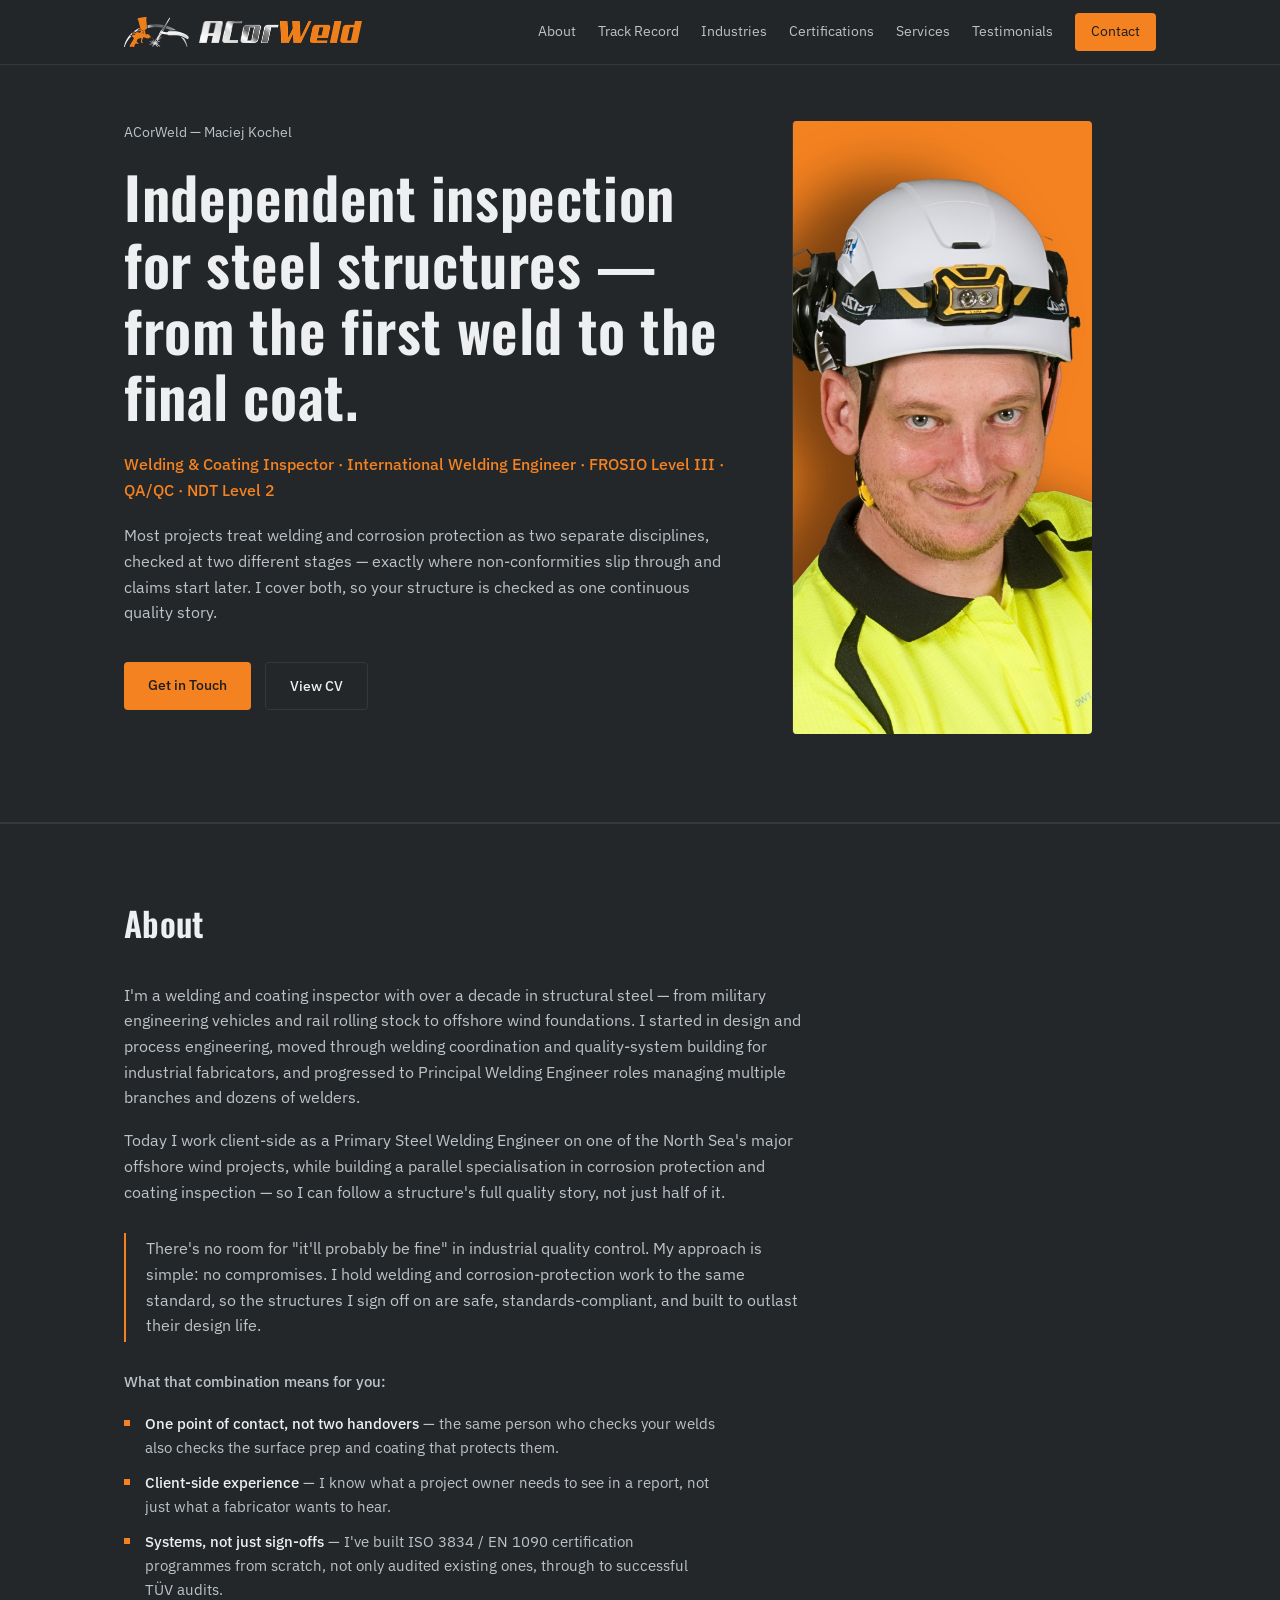
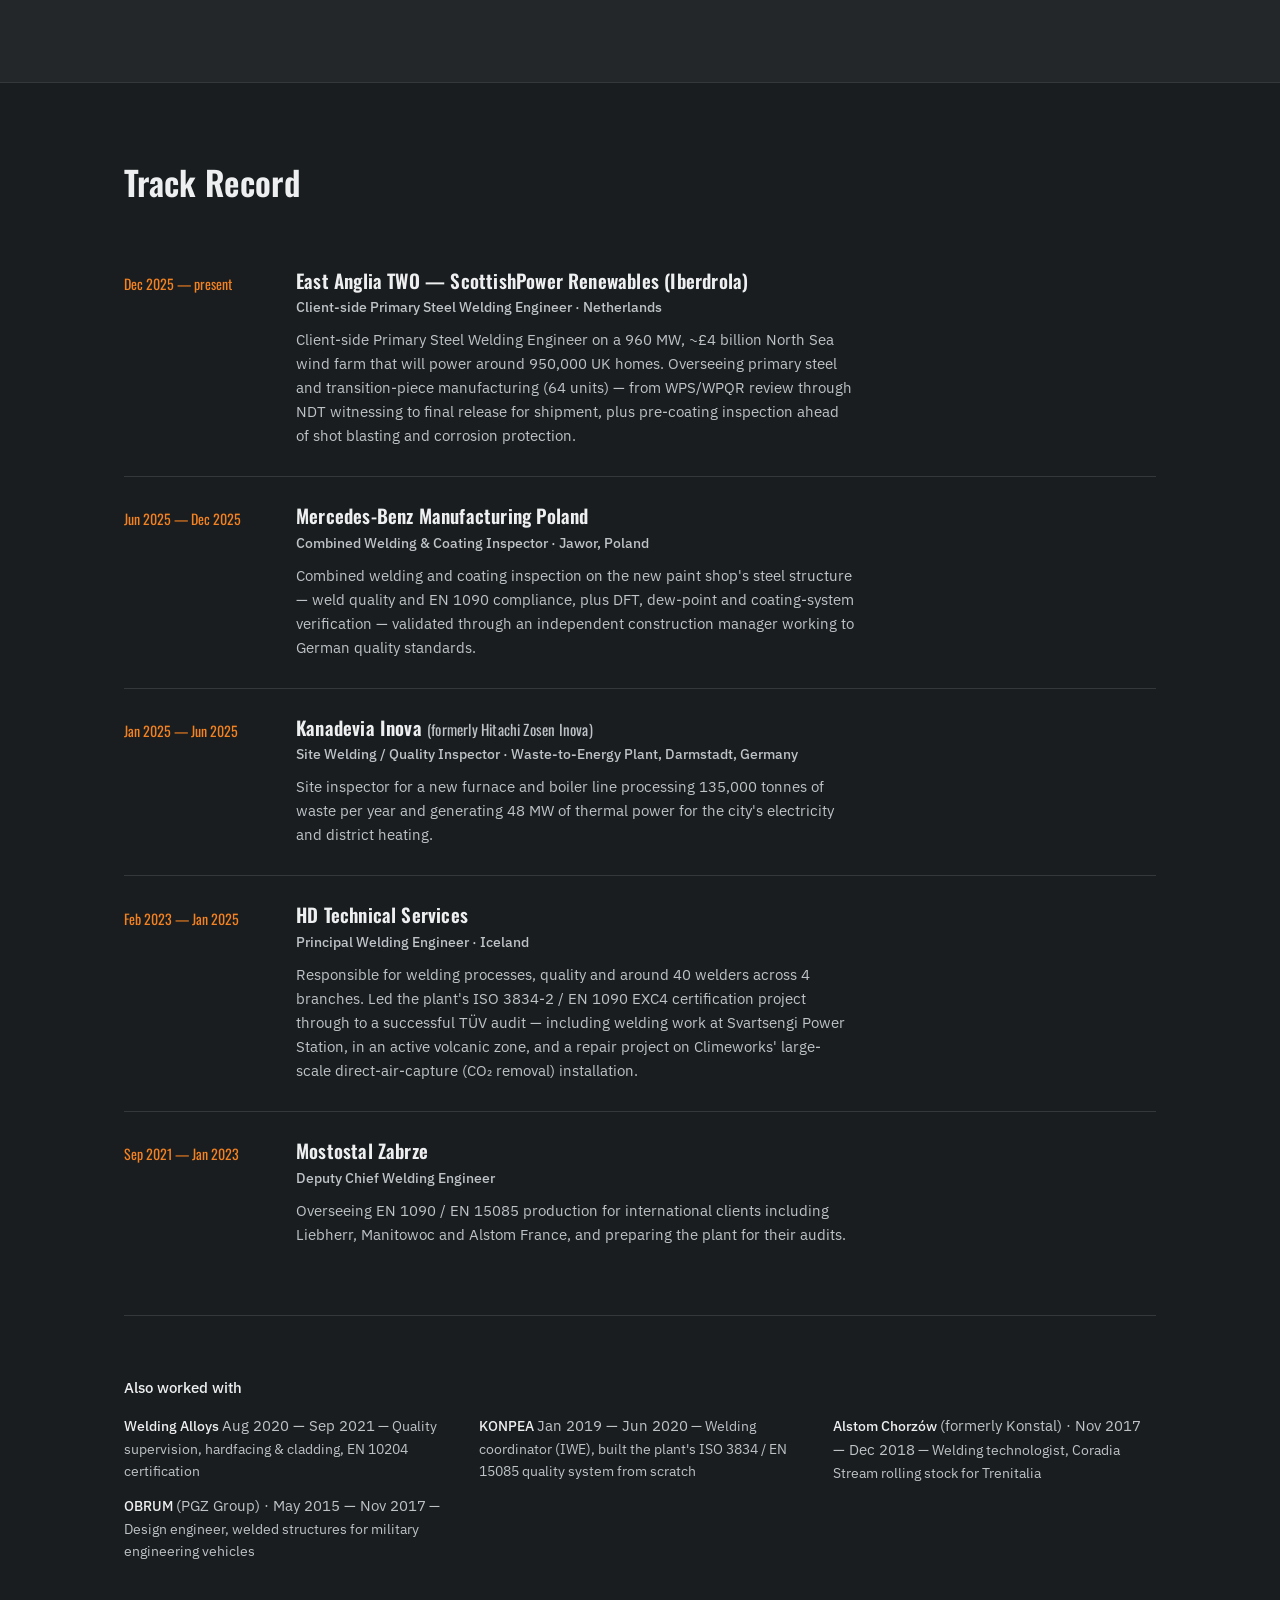
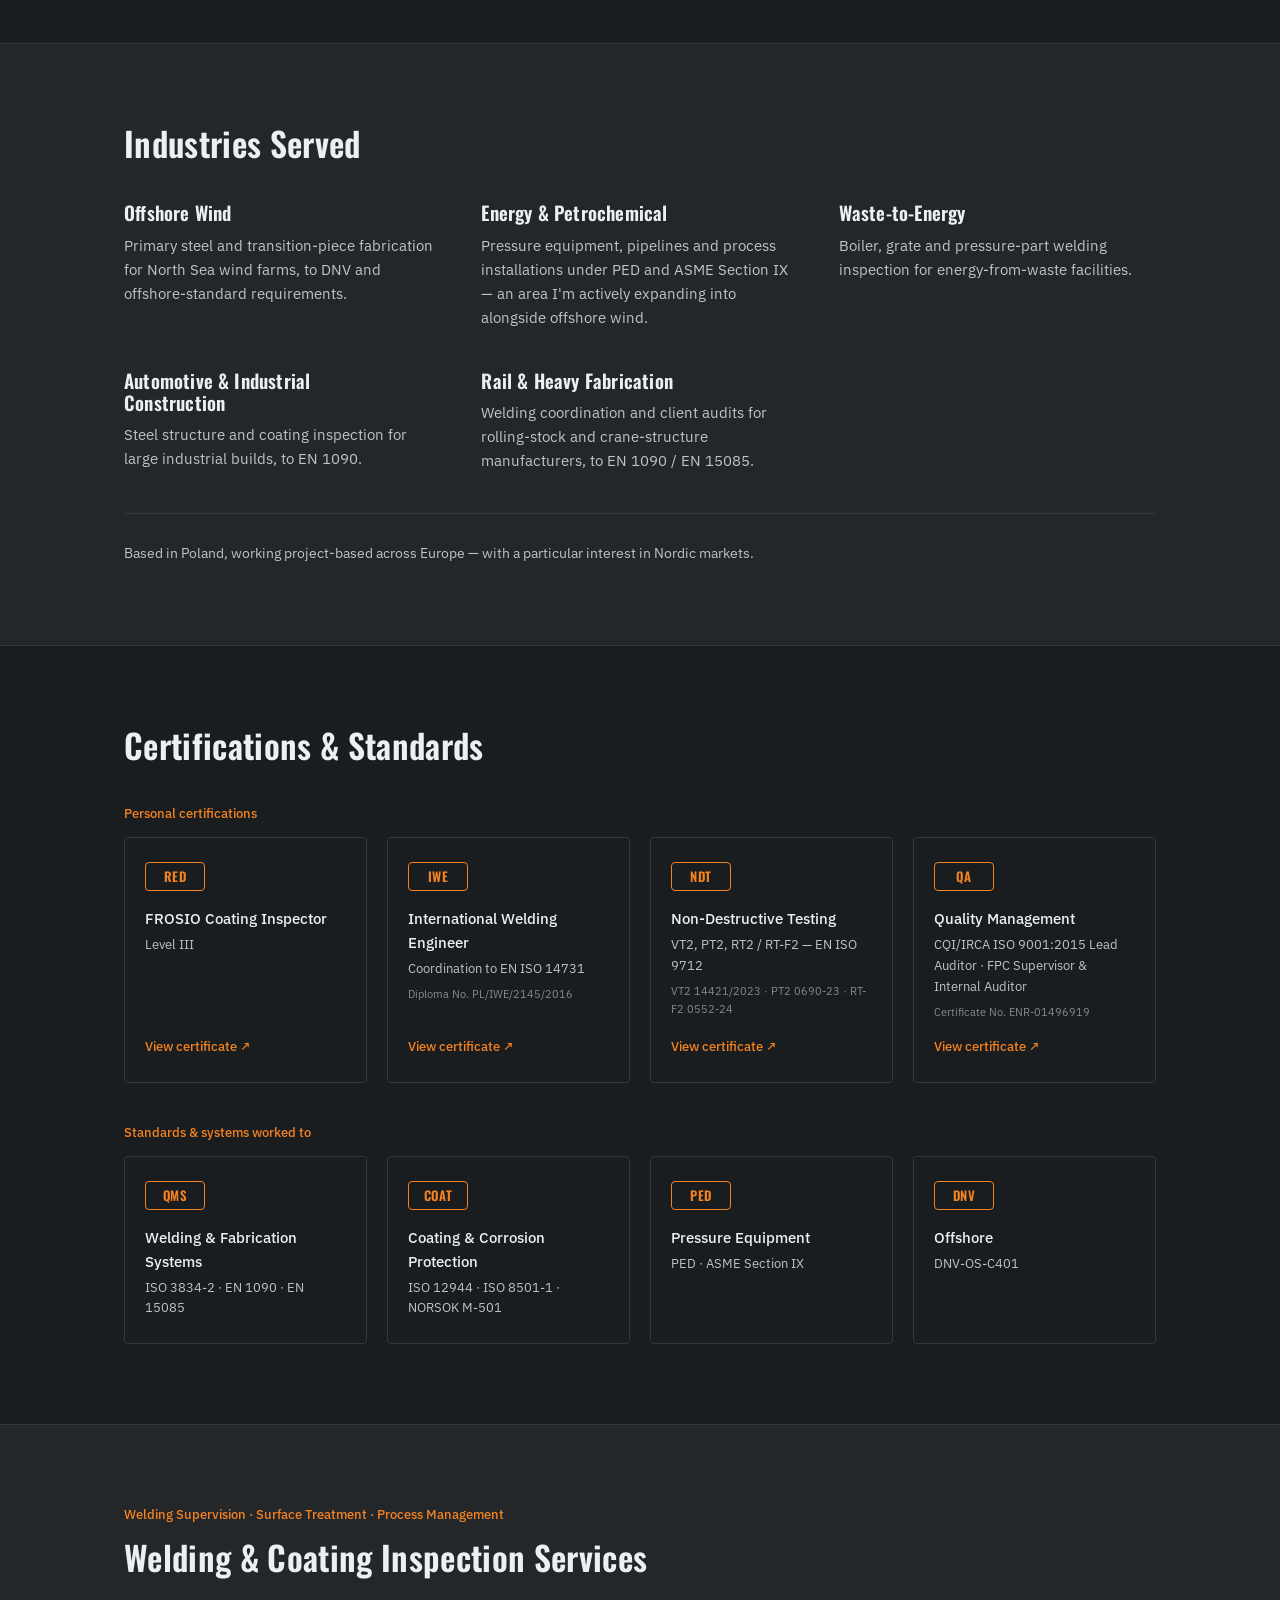
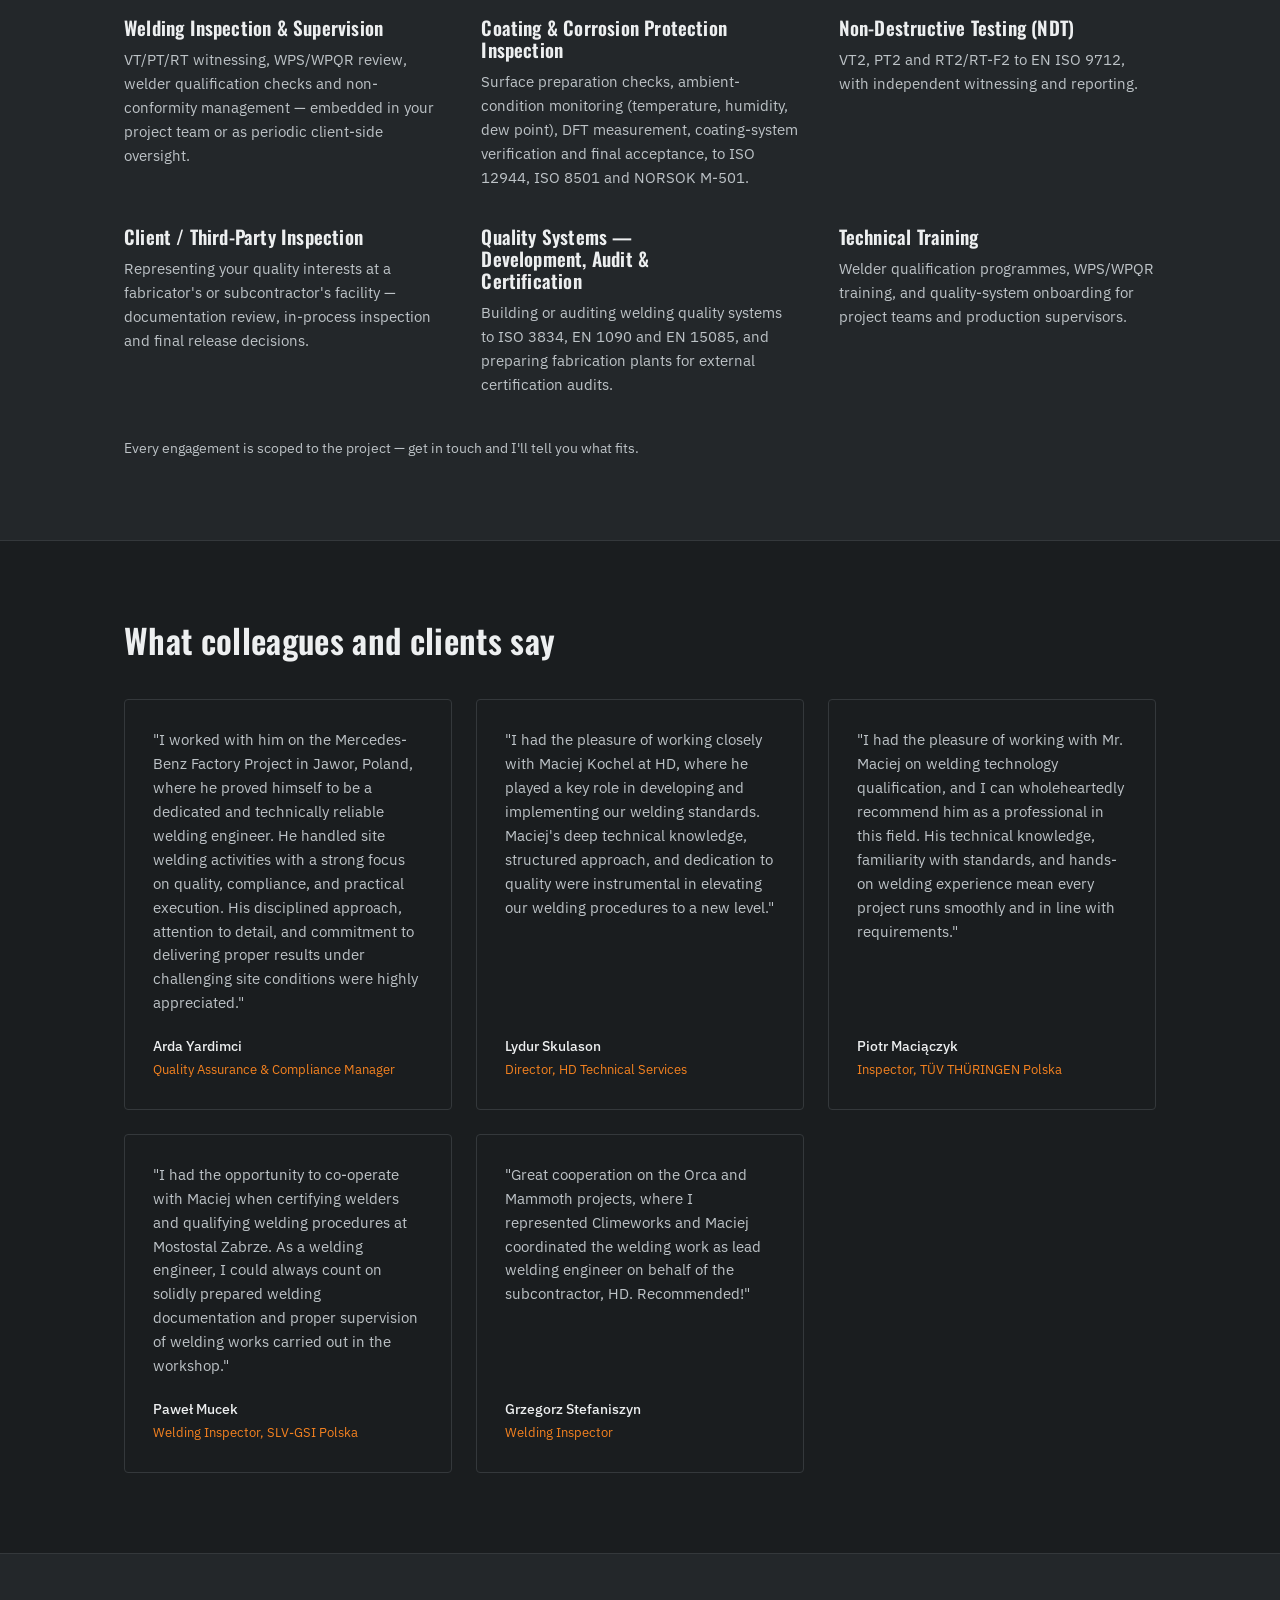
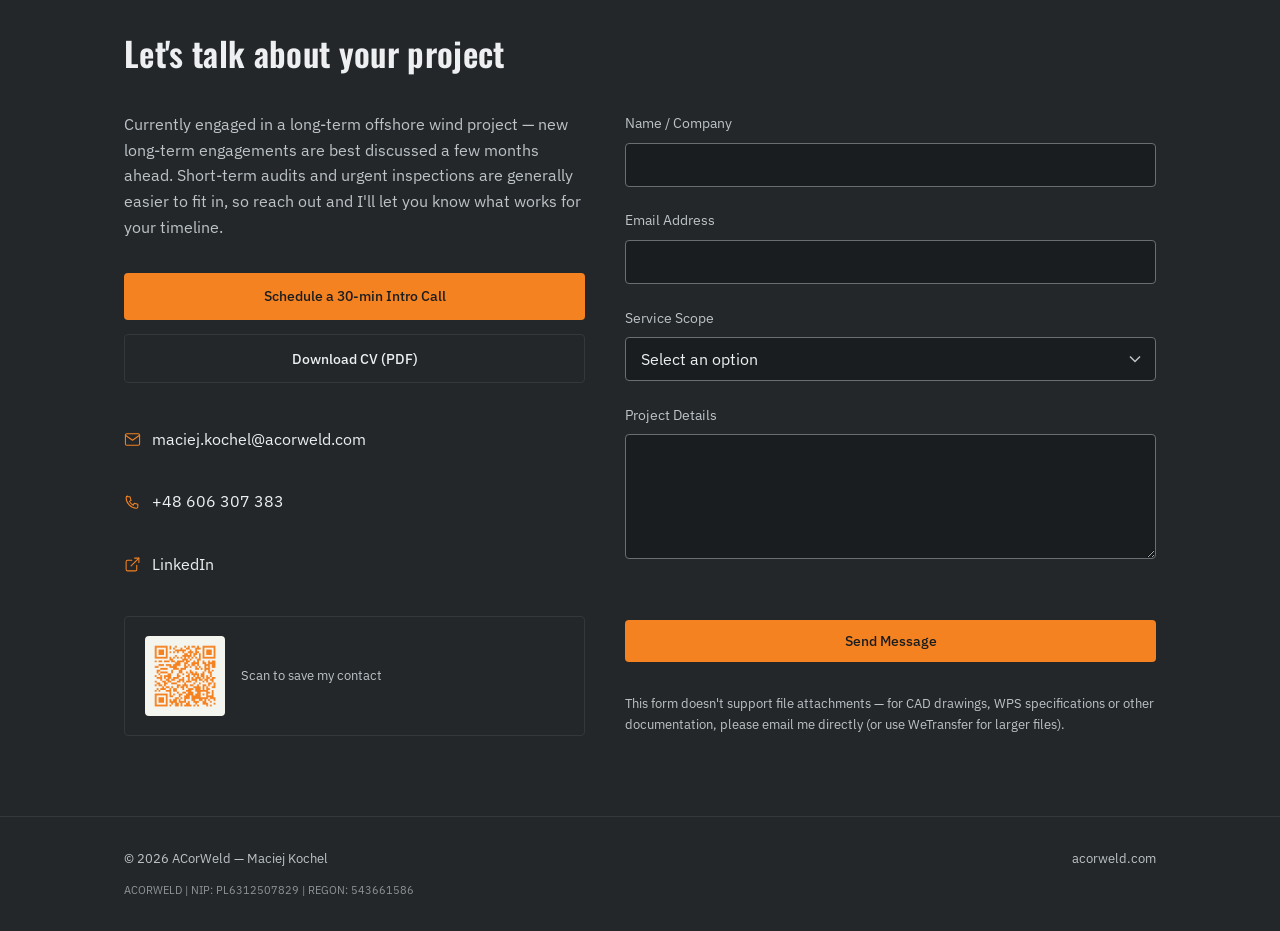
==== index.html @ bf42cb2c "Add files via upload" ====
<!DOCTYPE html>
<html lang="en">
<head>
<meta charset="UTF-8">
<meta name="viewport" content="width=device-width, initial-scale=1.0">
<title>Maciej Kochel | ACorWeld — Welding & Coating Inspector, IWE, FROSIO III</title>
<meta name="description" content="Client-side welding and coating inspector combining IWE and FROSIO Level III qualifications. Third-party inspection, NDT and quality systems for offshore wind, energy and heavy industry projects across Europe.">
<link rel="canonical" href="https://acorweld.com/">

<meta property="og:type" content="website">
<meta property="og:url" content="https://acorweld.com/">
<meta property="og:title" content="Maciej Kochel | ACorWeld — Welding & Coating Inspector">
<meta property="og:description" content="Client-side welding and coating inspector combining IWE and FROSIO Level III qualifications. Third-party inspection, NDT and quality systems for offshore wind, energy and heavy industry projects across Europe.">
<meta property="og:image" content="https://acorweld.com/assets/hero-photo.jpg">
<meta property="og:locale" content="en_US">

<meta name="twitter:card" content="summary_large_image">
<meta name="twitter:title" content="Maciej Kochel | ACorWeld — Welding & Coating Inspector">
<meta name="twitter:description" content="Client-side welding and coating inspector combining IWE and FROSIO Level III qualifications. Third-party inspection for offshore wind, energy and heavy industry.">
<meta name="twitter:image" content="https://acorweld.com/assets/hero-photo.jpg">

<link rel="preconnect" href="https://fonts.googleapis.com">
<link rel="preconnect" href="https://fonts.gstatic.com" crossorigin>
<link href="https://fonts.googleapis.com/css2?family=Oswald:wght@400;600&family=IBM+Plex+Sans:wght@400;500&display=swap" rel="stylesheet">
<link rel="stylesheet" href="style.css">
<link rel="icon" type="image/png" href="assets/favicon.png">

<script type="application/ld+json">
{
  "@context": "https://schema.org",
  "@type": "Person",
  "name": "Maciej Kochel",
  "jobTitle": "Welding & Coating Inspector",
  "url": "https://acorweld.com/",
  "image": "https://acorweld.com/assets/hero-photo.jpg",
  "email": "mailto:maciej.kochel@acorweld.com",
  "telephone": "+48606307383",
  "worksFor": { "@type": "Organization", "name": "ACorWeld", "url": "https://acorweld.com/" },
  "knowsAbout": ["Welding Inspection", "Coating Inspection", "Corrosion Protection", "Quality Assurance", "Non-Destructive Testing", "Third-Party Inspection"],
  "hasCredential": ["FROSIO Coating Inspector Level III", "International Welding Engineer (IWE)", "NDT Level 2"],
  "areaServed": ["Europe", "Nordic countries", "Poland"],
  "sameAs": ["https://www.linkedin.com/in/maciej-kochel/"]
}
</script>

<script data-goatcounter="https://acorweld.goatcounter.com/count" async src="//gc.zgo.at/count.js"></script>
</head>
<body>

<header class="nav" id="nav">
  <div class="nav-inner">
    <a href="#hero" class="nav-logo"><img src="assets/logo-mark.png" alt="" class="nav-logo-icon"><img src="assets/wordmark.png" alt="ACorWeld" class="nav-logo-wordmark"></a>
    <nav class="nav-links" id="nav-links">
      <a href="#about">About</a>
      <a href="#track-record">Track Record</a>
      <a href="#industries">Industries</a>
      <a href="#certifications">Certifications</a>
      <a href="#services">Services</a>
      <a href="#testimonials">Testimonials</a>
      <a href="#contact" class="nav-cta">Contact</a>
    </nav>
    <button class="nav-toggle" id="nav-toggle" aria-label="Open menu" aria-expanded="false" aria-controls="nav-links">
      <span></span><span></span><span></span>
    </button>
  </div>
</header>

<main>

  <section id="hero" class="hero">
    <div class="container hero-flex">
      <div class="hero-inner">
        <p class="eyebrow-plain">ACorWeld — Maciej Kochel</p>
        <h1>Independent inspection for steel structures — from the first weld to the final coat.</h1>
        <p class="hero-role">Welding &amp; Coating Inspector · International Welding Engineer · FROSIO Level III · QA/QC · NDT Level 2</p>
        <p class="hero-sub">Most projects treat welding and corrosion protection as two separate disciplines, checked at two different stages — exactly where non-conformities slip through and claims start later. I cover both, so your structure is checked as one continuous quality story.</p>
        <div class="hero-actions">
          <a href="#contact" class="btn btn-primary">Get in Touch</a>
          <a href="cv-maciej-kochel.pdf" target="_blank" rel="noopener" class="btn btn-ghost">View CV</a>
        </div>
      </div>
      <div class="hero-photo" aria-hidden="true"><img src="assets/hero-photo.jpg" alt="" width="669" height="1050"></div>
    </div>
    <div class="weld-line" aria-hidden="true"></div>
  </section>

  <section id="about" class="section">
    <div class="container">
      <div class="section-grid">
        <h2>About</h2>
        <div class="section-body">
          <p>I'm a welding and coating inspector with over a decade in structural steel — from military engineering vehicles and rail rolling stock to offshore wind foundations. I started in design and process engineering, moved through welding coordination and quality-system building for industrial fabricators, and progressed to Principal Welding Engineer roles managing multiple branches and dozens of welders.</p>
          <p>Today I work client-side as a Primary Steel Welding Engineer on one of the North Sea's major offshore wind projects, while building a parallel specialisation in corrosion protection and coating inspection — so I can follow a structure's full quality story, not just half of it.</p>
          <p class="pull-quote">There's no room for "it'll probably be fine" in industrial quality control. My approach is simple: no compromises. I hold welding and corrosion-protection work to the same standard, so the structures I sign off on are safe, standards-compliant, and built to outlast their design life.</p>
          <p class="section-lead">What that combination means for you:</p>
          <ul class="check-list">
            <li><strong>One point of contact, not two handovers</strong> — the same person who checks your welds also checks the surface prep and coating that protects them.</li>
            <li><strong>Client-side experience</strong> — I know what a project owner needs to see in a report, not just what a fabricator wants to hear.</li>
            <li><strong>Systems, not just sign-offs</strong> — I've built ISO 3834 / EN 1090 certification programmes from scratch, not only audited existing ones, through to successful TÜV audits.</li>
          </ul>
        </div>
      </div>
    </div>
  </section>

  <section id="track-record" class="section section-alt">
    <div class="container">
      <h2>Track Record</h2>

      <ol class="record-list">
        <li class="record-row">
          <div class="record-date">Dec 2025 — present</div>
          <div class="record-body">
            <h3>East Anglia TWO — ScottishPower Renewables (Iberdrola)</h3>
            <p class="record-role">Client-side Primary Steel Welding Engineer · Netherlands</p>
            <p>Client-side Primary Steel Welding Engineer on a 960 MW, ~£4 billion North Sea wind farm that will power around 950,000 UK homes. Overseeing primary steel and transition-piece manufacturing (64 units) — from WPS/WPQR review through NDT witnessing to final release for shipment, plus pre-coating inspection ahead of shot blasting and corrosion protection.</p>
          </div>
        </li>
        <li class="record-row">
          <div class="record-date">Jun 2025 — Dec 2025</div>
          <div class="record-body">
            <h3>Mercedes-Benz Manufacturing Poland</h3>
            <p class="record-role">Combined Welding &amp; Coating Inspector · Jawor, Poland</p>
            <p>Combined welding and coating inspection on the new paint shop's steel structure — weld quality and EN 1090 compliance, plus DFT, dew-point and coating-system verification — validated through an independent construction manager working to German quality standards.</p>
          </div>
        </li>
        <li class="record-row">
          <div class="record-date">Jan 2025 — Jun 2025</div>
          <div class="record-body">
            <h3>Kanadevia Inova <span class="muted-inline">(formerly Hitachi Zosen Inova)</span></h3>
            <p class="record-role">Site Welding / Quality Inspector · Waste-to-Energy Plant, Darmstadt, Germany</p>
            <p>Site inspector for a new furnace and boiler line processing 135,000 tonnes of waste per year and generating 48 MW of thermal power for the city's electricity and district heating.</p>
          </div>
        </li>
        <li class="record-row">
          <div class="record-date">Feb 2023 — Jan 2025</div>
          <div class="record-body">
            <h3>HD Technical Services</h3>
            <p class="record-role">Principal Welding Engineer · Iceland</p>
            <p>Responsible for welding processes, quality and around 40 welders across 4 branches. Led the plant's ISO 3834-2 / EN 1090 EXC4 certification project through to a successful TÜV audit — including welding work at Svartsengi Power Station, in an active volcanic zone, and a repair project on Climeworks' large-scale direct-air-capture (CO₂ removal) installation.</p>
          </div>
        </li>
        <li class="record-row">
          <div class="record-date">Sep 2021 — Jan 2023</div>
          <div class="record-body">
            <h3>Mostostal Zabrze</h3>
            <p class="record-role">Deputy Chief Welding Engineer</p>
            <p>Overseeing EN 1090 / EN 15085 production for international clients including Liebherr, Manitowoc and Alstom France, and preparing the plant for their audits.</p>
          </div>
        </li>
      </ol>

      <div class="also-worked">
        <p class="section-lead">Also worked with</p>
        <ul class="condensed-list">
          <li><strong>Welding Alloys</strong> <span class="muted-inline">Aug 2020 — Sep 2021</span> — Quality supervision, hardfacing &amp; cladding, EN 10204 certification</li>
          <li><strong>KONPEA</strong> <span class="muted-inline">Jan 2019 — Jun 2020</span> — Welding coordinator (IWE), built the plant's ISO 3834 / EN 15085 quality system from scratch</li>
          <li><strong>Alstom Chorzów</strong> <span class="muted-inline">(formerly Konstal) · Nov 2017 — Dec 2018</span> — Welding technologist, Coradia Stream rolling stock for Trenitalia</li>
          <li><strong>OBRUM</strong> <span class="muted-inline">(PGZ Group) · May 2015 — Nov 2017</span> — Design engineer, welded structures for military engineering vehicles</li>
        </ul>
      </div>
    </div>
  </section>

  <section id="industries" class="section">
    <div class="container">
      <h2>Industries Served</h2>
      <div class="services">
        <div class="service">
          <h3>Offshore Wind</h3>
          <p>Primary steel and transition-piece fabrication for North Sea wind farms, to DNV and offshore-standard requirements.</p>
        </div>
        <div class="service">
          <h3>Energy &amp; Petrochemical</h3>
          <p>Pressure equipment, pipelines and process installations under PED and ASME Section IX — an area I'm actively expanding into alongside offshore wind.</p>
        </div>
        <div class="service">
          <h3>Waste-to-Energy</h3>
          <p>Boiler, grate and pressure-part welding inspection for energy-from-waste facilities.</p>
        </div>
        <div class="service">
          <h3>Automotive &amp; Industrial Construction</h3>
          <p>Steel structure and coating inspection for large industrial builds, to EN 1090.</p>
        </div>
        <div class="service">
          <h3>Rail &amp; Heavy Fabrication</h3>
          <p>Welding coordination and client audits for rolling-stock and crane-structure manufacturers, to EN 1090 / EN 15085.</p>
        </div>
      </div>
      <p class="industries-note">Based in Poland, working project-based across Europe — with a particular interest in Nordic markets.</p>
    </div>
  </section>

  <section id="certifications" class="section section-alt">
    <div class="container">
      <h2>Certifications &amp; Standards</h2>

      <p class="section-kicker">Personal certifications</p>
      <div class="stamps">
        <div class="stamp">
          <span class="stamp-mark">RED</span>
          <p class="stamp-title">FROSIO Coating Inspector</p>
          <p class="stamp-sub">Level III</p>
          <a href="assets/frosio-certificate.pdf" target="_blank" rel="noopener" class="stamp-link">View certificate ↗</a>
        </div>
        <div class="stamp">
          <span class="stamp-mark">IWE</span>
          <p class="stamp-title">International Welding Engineer</p>
          <p class="stamp-sub">Coordination to EN ISO 14731</p>
          <p class="stamp-cert-no">Diploma No. PL/IWE/2145/2016</p>
          <a href="assets/iwe-certificate.pdf" target="_blank" rel="noopener" class="stamp-link">View certificate ↗</a>
        </div>
        <div class="stamp">
          <span class="stamp-mark">NDT</span>
          <p class="stamp-title">Non-Destructive Testing</p>
          <p class="stamp-sub">VT2, PT2, RT2 / RT-F2 — EN ISO 9712</p>
          <p class="stamp-cert-no">VT2 14421/2023 · PT2 0690-23 · RT-F2 0552-24</p>
          <a href="assets/ndt-certificate.pdf" target="_blank" rel="noopener" class="stamp-link">View certificate ↗</a>
        </div>
        <div class="stamp">
          <span class="stamp-mark">QA</span>
          <p class="stamp-title">Quality Management</p>
          <p class="stamp-sub">CQI/IRCA ISO 9001:2015 Lead Auditor · FPC Supervisor &amp; Internal Auditor</p>
          <p class="stamp-cert-no">Certificate No. ENR-01496919</p>
          <a href="assets/qa-certificate.pdf" target="_blank" rel="noopener" class="stamp-link">View certificate ↗</a>
        </div>
      </div>

      <p class="section-kicker stamps-group-spacer">Standards &amp; systems worked to</p>
      <div class="stamps">
        <div class="stamp">
          <span class="stamp-mark">QMS</span>
          <p class="stamp-title">Welding &amp; Fabrication Systems</p>
          <p class="stamp-sub">ISO 3834-2 · EN 1090 · EN 15085</p>
        </div>
        <div class="stamp">
          <span class="stamp-mark">COAT</span>
          <p class="stamp-title">Coating &amp; Corrosion Protection</p>
          <p class="stamp-sub">ISO 12944 · ISO 8501-1 · NORSOK M-501</p>
        </div>
        <div class="stamp">
          <span class="stamp-mark">PED</span>
          <p class="stamp-title">Pressure Equipment</p>
          <p class="stamp-sub">PED · ASME Section IX</p>
        </div>
        <div class="stamp">
          <span class="stamp-mark">DNV</span>
          <p class="stamp-title">Offshore</p>
          <p class="stamp-sub">DNV-OS-C401</p>
        </div>
      </div>
    </div>
  </section>

  <section id="services" class="section">
    <div class="container">
      <p class="section-kicker">Welding Supervision · Surface Treatment · Process Management</p>
      <h2>Welding &amp; Coating Inspection Services</h2>
      <div class="services services-6">
        <div class="service">
          <h3>Welding Inspection &amp; Supervision</h3>
          <p>VT/PT/RT witnessing, WPS/WPQR review, welder qualification checks and non-conformity management — embedded in your project team or as periodic client-side oversight.</p>
        </div>
        <div class="service">
          <h3>Coating &amp; Corrosion Protection Inspection</h3>
          <p>Surface preparation checks, ambient-condition monitoring (temperature, humidity, dew point), DFT measurement, coating-system verification and final acceptance, to ISO 12944, ISO 8501 and NORSOK M-501.</p>
        </div>
        <div class="service">
          <h3>Non-Destructive Testing (NDT)</h3>
          <p>VT2, PT2 and RT2/RT-F2 to EN ISO 9712, with independent witnessing and reporting.</p>
        </div>
        <div class="service">
          <h3>Client / Third-Party Inspection</h3>
          <p>Representing your quality interests at a fabricator's or subcontractor's facility — documentation review, in-process inspection and final release decisions.</p>
        </div>
        <div class="service">
          <h3>Quality Systems — Development, Audit &amp; Certification</h3>
          <p>Building or auditing welding quality systems to ISO 3834, EN 1090 and EN 15085, and preparing fabrication plants for external certification audits.</p>
        </div>
        <div class="service">
          <h3>Technical Training</h3>
          <p>Welder qualification programmes, WPS/WPQR training, and quality-system onboarding for project teams and production supervisors.</p>
        </div>
      </div>
      <p class="services-footnote">Every engagement is scoped to the project — get in touch and I'll tell you what fits.</p>
    </div>
  </section>

  <section id="testimonials" class="section section-alt">
    <div class="container">
      <h2>What colleagues and clients say</h2>
      <div class="testimonial-grid">
        <blockquote class="testimonial-card">
          <p>"I worked with him on the Mercedes-Benz Factory Project in Jawor, Poland, where he proved himself to be a dedicated and technically reliable welding engineer. He handled site welding activities with a strong focus on quality, compliance, and practical execution. His disciplined approach, attention to detail, and commitment to delivering proper results under challenging site conditions were highly appreciated."</p>
          <footer><strong>Arda Yardimci</strong><span>Quality Assurance &amp; Compliance Manager</span></footer>
        </blockquote>
        <blockquote class="testimonial-card">
          <p>"I had the pleasure of working closely with Maciej Kochel at HD, where he played a key role in developing and implementing our welding standards. Maciej's deep technical knowledge, structured approach, and dedication to quality were instrumental in elevating our welding procedures to a new level."</p>
          <footer><strong>Lydur Skulason</strong><span>Director, HD Technical Services</span></footer>
        </blockquote>
        <blockquote class="testimonial-card">
          <p>"I had the pleasure of working with Mr. Maciej on welding technology qualification, and I can wholeheartedly recommend him as a professional in this field. His technical knowledge, familiarity with standards, and hands-on welding experience mean every project runs smoothly and in line with requirements."</p>
          <footer><strong>Piotr Maciączyk</strong><span>Inspector, TÜV THÜRINGEN Polska</span></footer>
        </blockquote>
        <blockquote class="testimonial-card">
          <p>"I had the opportunity to co-operate with Maciej when certifying welders and qualifying welding procedures at Mostostal Zabrze. As a welding engineer, I could always count on solidly prepared welding documentation and proper supervision of welding works carried out in the workshop."</p>
          <footer><strong>Paweł Mucek</strong><span>Welding Inspector, SLV-GSI Polska</span></footer>
        </blockquote>
        <blockquote class="testimonial-card">
          <p>"Great cooperation on the Orca and Mammoth projects, where I represented Climeworks and Maciej coordinated the welding work as lead welding engineer on behalf of the subcontractor, HD. Recommended!"</p>
          <footer><strong>Grzegorz Stefaniszyn</strong><span>Welding Inspector</span></footer>
        </blockquote>
      </div>
    </div>
  </section>

  <section id="contact" class="section">
    <div class="container">
      <h2>Let's talk about your project</h2>
      <div class="contact-grid">
        <div class="contact-info">
          <p class="hero-sub">Currently engaged in a long-term offshore wind project — new long-term engagements are best discussed a few months ahead. Short-term audits and urgent inspections are generally easier to fit in, so reach out and I'll let you know what works for your timeline.</p>
          <div class="hero-actions contact-actions">
            <a href="https://calendly.com/acorweld/30min" target="_blank" rel="noopener" class="btn btn-primary">Schedule a 30-min Intro Call</a>
            <a href="cv-maciej-kochel.pdf" target="_blank" rel="noopener" class="btn btn-ghost">Download CV (PDF)</a>
          </div>
          <div class="contact-links">
            <a href="mailto:maciej.kochel@acorweld.com"><svg viewBox="0 0 24 24" fill="none" stroke="currentColor" stroke-width="1.5" stroke-linecap="round" stroke-linejoin="round" aria-hidden="true"><rect x="2" y="4" width="20" height="16" rx="2"/><path d="M2 6l10 7 10-7"/></svg>maciej.kochel@acorweld.com</a>
            <a href="tel:+48606307383"><svg viewBox="0 0 24 24" fill="none" stroke="currentColor" stroke-width="1.5" stroke-linecap="round" stroke-linejoin="round" aria-hidden="true"><path d="M5 4h3.5l1.5 5-2.3 1.4a11.5 11.5 0 0 0 5.4 5.4L14.5 13l5 1.5V18a2 2 0 0 1-2 2A15 15 0 0 1 3 5a2 2 0 0 1 2-2z"/></svg>+48 606 307 383</a>
            <a href="https://www.linkedin.com/in/maciej-kochel/" target="_blank" rel="noopener"><svg viewBox="0 0 24 24" fill="none" stroke="currentColor" stroke-width="1.5" stroke-linecap="round" stroke-linejoin="round" aria-hidden="true"><path d="M18 13v6a2 2 0 0 1-2 2H5a2 2 0 0 1-2-2V8a2 2 0 0 1 2-2h6"/><path d="M15 3h6v6"/><path d="M10 14L21 3"/></svg>LinkedIn</a>
          </div>
        </div>

        <form id="contact-form" action="https://formspree.io/f/mljenazq" method="POST" class="contact-form">
          <input type="text" name="_gotcha" class="hp-field" tabindex="-1" autocomplete="off" aria-hidden="true">

          <div class="form-group">
            <label for="cf-name">Name / Company</label>
            <input type="text" id="cf-name" name="name" required>
          </div>

          <div class="form-group">
            <label for="cf-email">Email Address</label>
            <input type="email" id="cf-email" name="email" required>
          </div>

          <div class="form-group">
            <label for="cf-scope">Service Scope</label>
            <select id="cf-scope" name="service_scope">
              <option value="">Select an option</option>
              <option>Welding Inspection</option>
              <option>Coating Inspection (FROSIO)</option>
              <option>Non-Destructive Testing (NDT)</option>
              <option>Client / Third-Party Inspection</option>
              <option>Quality Systems Audit (ISO 3834 / EN 1090)</option>
              <option>Other</option>
            </select>
          </div>

          <div class="form-group">
            <label for="cf-details">Project Details</label>
            <textarea id="cf-details" name="message" rows="5" required></textarea>
          </div>
        </form>

        <a href="https://s.blinq.me/pIFzY1gbarcE?bs=db&amp;ida_v=treatment" target="_blank" rel="noopener" class="contact-qr">
          <img src="assets/qr-blinq.png" alt="QR code linking to Maciej Kochel's digital business card">
          <span>Scan to save my contact</span>
        </a>

        <div class="contact-form-footer">
          <button type="submit" form="contact-form" class="btn btn-primary form-submit">Send Message</button>
          <p class="contact-note">This form doesn't support file attachments — for CAD drawings, WPS specifications or other documentation, please email me directly (or use WeTransfer for larger files).</p>
        </div>
      </div>
    </div>
  </section>

</main>

<footer class="footer">
  <div class="container">
    <div class="footer-inner">
      <span>© <span id="year"></span> ACorWeld — Maciej Kochel</span>
      <span>acorweld.com</span>
    </div>
    <p class="footer-legal">ACORWELD | NIP: PL6312507829 | REGON: 543661586</p>
  </div>
</footer>

<script src="script.js"></script>
</body>
</html>
---- style.css ----
:root {
  --bg: #23272A;
  --bg-deep: #1A1D1F;
  --accent: #F58220;
  --silver: #BDC3C7;
  --text: #EDEFF0;
  --border: #34383B;
  --font-head: 'Oswald', sans-serif;
  --font-body: 'IBM Plex Sans', sans-serif;
}

* { margin: 0; padding: 0; box-sizing: border-box; }

html { scroll-behavior: smooth; }

body {
  background: var(--bg);
  color: var(--text);
  font-family: var(--font-body);
  font-size: 16px;
  line-height: 1.6;
  -webkit-font-smoothing: antialiased;
}

h1, h2, h3 {
  font-family: var(--font-head);
  font-weight: 600;
  letter-spacing: 0.01em;
  line-height: 1.15;
}

a { color: inherit; text-decoration: none; }

a:focus-visible,
button:focus-visible {
  outline: 2px solid var(--accent);
  outline-offset: 2px;
}

.container {
  max-width: 1080px;
  margin: 0 auto;
  padding: 0 1.5rem;
}

/* Nav */
.nav {
  position: sticky;
  top: 0;
  z-index: 50;
  background: rgba(35, 39, 42, 0.92);
  -webkit-backdrop-filter: blur(6px);
  backdrop-filter: blur(6px);
  border-bottom: 0.5px solid var(--border);
}

.nav-inner {
  max-width: 1080px;
  margin: 0 auto;
  padding: 0 1.5rem;
  height: 64px;
  display: flex;
  align-items: center;
  justify-content: space-between;
}

.nav-logo {
  display: flex;
  align-items: center;
  gap: 10px;
}

.nav-logo-icon {
  height: 30px;
  width: auto;
  object-fit: contain;
  display: block;
}

.nav-logo-wordmark {
  height: 22px;
  width: auto;
  object-fit: contain;
  display: block;
}

.nav-links {
  display: flex;
  align-items: center;
  gap: 22px;
}

.nav-links a {
  font-size: 13.5px;
  color: var(--silver);
  transition: color 0.15s ease;
  white-space: nowrap;
}

.nav-links a:hover { color: var(--text); }

.nav-links a.nav-cta {
  background: var(--accent);
  padding: 8px 16px;
  border-radius: 4px;
  color: #1A1D1F;
}

.nav-links a.nav-cta:hover { opacity: 0.88; color: #1A1D1F; }

.nav-toggle {
  display: none;
  flex-direction: column;
  gap: 5px;
  background: none;
  border: none;
  cursor: pointer;
  padding: 8px;
}

.nav-toggle span {
  width: 22px;
  height: 2px;
  background: var(--text);
}

/* Hero */
.hero {
  position: relative;
  overflow: hidden;
}

.hero-flex {
  display: flex;
  align-items: stretch;
  gap: 3rem;
}

.hero-inner {
  max-width: 620px;
  padding: 3.5rem 0 3rem;
  flex: 1 1 auto;
}

.hero-photo {
  flex: 0 0 300px;
  margin: 3.5rem 0 1.5rem;
  border-left: 0.5px solid var(--border);
  border-radius: 4px;
  overflow: hidden;
}

.hero-photo img {
  width: 100%;
  height: 100%;
  object-fit: cover;
  object-position: center 15%;
  display: block;
}

.eyebrow-plain {
  font-size: 14px;
  color: var(--silver);
  margin-bottom: 1.25rem;
}

.hero h1 {
  font-size: clamp(2.2rem, 5.5vw, 3.6rem);
  margin-bottom: 1.5rem;
}

.hero-role {
  font-size: 16px;
  color: var(--accent);
  font-weight: 500;
  margin-bottom: 1.25rem;
}

.hero-sub {
  font-size: 16px;
  color: var(--silver);
  max-width: 60ch;
  margin-bottom: 2.25rem;
}

.hero-actions {
  display: flex;
  gap: 14px;
  flex-wrap: wrap;
}

.btn {
  display: inline-block;
  padding: 12px 24px;
  border-radius: 4px;
  font-size: 14px;
  font-weight: 500;
  transition: opacity 0.15s ease, border-color 0.15s ease;
}

.btn-primary {
  background: var(--accent);
  color: #1A1D1F;
}

.btn-primary:hover { opacity: 0.88; }

.btn-ghost {
  border: 0.5px solid var(--border);
  color: var(--text);
}

.btn-ghost:hover { border-color: var(--silver); }

.weld-line {
  height: 1px;
  width: 100%;
  background: var(--border);
  position: relative;
  margin-top: 4rem;
  overflow: hidden;
}

.weld-line::after {
  content: '';
  position: absolute;
  left: -30%;
  top: 0;
  height: 100%;
  width: 30%;
  background: var(--accent);
  animation: weld-sweep 1.6s ease-out forwards;
}

@keyframes weld-sweep {
  to { left: 100%; }
}

@media (prefers-reduced-motion: reduce) {
  .weld-line::after { animation: none; display: none; }
}

/* Sections */
.section { padding: 5rem 0; border-top: 0.5px solid var(--border); }
.section-alt { background: var(--bg-deep); }

.section h2 {
  font-size: clamp(1.6rem, 3vw, 2.1rem);
  margin-bottom: 2.5rem;
}

.section-grid { max-width: 780px; }

.section-body p {
  color: var(--silver);
  margin-bottom: 1.1rem;
  max-width: 68ch;
}

.section-body p:last-child { margin-bottom: 0; }

.pull-quote {
  border-left: 2px solid var(--accent);
  padding: 0.2rem 0 0.2rem 1.25rem;
  margin: 1.75rem 0;
  color: var(--text);
  font-size: 16px;
  font-style: normal;
  max-width: 62ch;
}

.section-lead {
  color: var(--text);
  font-weight: 500;
  font-size: 15px;
  margin: 1.75rem 0 0.9rem;
}

.check-list {
  list-style: none;
  display: flex;
  flex-direction: column;
  gap: 0.7rem;
}

.check-list li {
  color: var(--silver);
  font-size: 15px;
  max-width: 66ch;
  padding-left: 1.3rem;
  position: relative;
}

.check-list li::before {
  content: '';
  position: absolute;
  left: 0;
  top: 0.55em;
  width: 6px;
  height: 6px;
  background: var(--accent);
}

.check-list strong { color: var(--text); font-weight: 500; }

.section-kicker {
  color: var(--accent);
  font-size: 13px;
  font-weight: 500;
  margin-bottom: 0.75rem;
}

/* Track Record */
.record-list { list-style: none; }

.record-row {
  display: grid;
  grid-template-columns: 140px 1fr;
  gap: 2rem;
  padding: 1.75rem 0;
  border-top: 0.5px solid var(--border);
}

.record-row:first-child { border-top: none; }

.record-date {
  font-family: var(--font-head);
  font-size: 14px;
  color: var(--accent);
  padding-top: 0.2rem;
}

.record-body h3 {
  font-size: 19px;
  margin-bottom: 0.3rem;
}

.record-body p:not(.record-role) {
  color: var(--silver);
  font-size: 15px;
  max-width: 62ch;
}

.muted-inline {
  color: var(--silver);
  font-weight: 400;
  font-size: 15px;
}

.record-role {
  color: var(--silver);
  font-size: 14px;
  font-weight: 500;
  margin-bottom: 0.6rem;
}

.also-worked {
  margin-top: 2.5rem;
  padding-top: 2rem;
  border-top: 0.5px solid var(--border);
}

.condensed-list {
  list-style: none;
  display: grid;
  grid-template-columns: repeat(auto-fit, minmax(260px, 1fr));
  gap: 0.6rem 2rem;
}

.condensed-list li {
  color: var(--silver);
  font-size: 14px;
}

.condensed-list strong { color: var(--text); font-weight: 500; }

/* Stamps (certifications) */
.stamps {
  display: grid;
  grid-template-columns: repeat(auto-fit, minmax(180px, 1fr));
  align-items: stretch;
  gap: 1.25rem;
}

.stamps-group-spacer { margin-top: 2.5rem; }

.stamp {
  border: 1px solid var(--border);
  border-radius: 4px;
  padding: 1.5rem 1.25rem;
  position: relative;
  display: flex;
  flex-direction: column;
}

.stamp-link {
  display: inline-block;
  color: var(--accent);
  font-size: 13px;
  font-weight: 500;
  margin-top: auto;
  padding-top: 1rem;
}

.stamp-link:hover { color: var(--text); }

.stamp-mark {
  display: inline-block;
  align-self: flex-start;
  width: 60px;
  text-align: center;
  font-family: var(--font-head);
  font-size: 13px;
  font-weight: 600;
  letter-spacing: 0.05em;
  color: var(--accent);
  border: 1.5px solid var(--accent);
  border-radius: 4px;
  padding: 3px 0;
  margin-bottom: 1rem;
}

.stamp-title {
  font-size: 15px;
  font-weight: 500;
  margin-bottom: 0.25rem;
}

.stamp-sub {
  font-size: 13px;
  color: var(--silver);
}

.stamp-cert-no {
  font-size: 11px;
  color: var(--silver);
  opacity: 0.65;
  margin-top: 0.4rem;
}

/* Services */
.services {
  display: grid;
  grid-template-columns: repeat(auto-fit, minmax(240px, 1fr));
  gap: 2.5rem;
}

.services-6 { gap: 2.25rem 2.5rem; }

.service h3 {
  font-size: 19px;
  margin-bottom: 0.6rem;
  max-width: 26ch;
}

.service p {
  color: var(--silver);
  font-size: 15px;
}

.industries-note,
.services-footnote {
  color: var(--silver);
  font-size: 14px;
  margin-top: 2.5rem;
}

.industries-note {
  padding-top: 1.75rem;
  border-top: 0.5px solid var(--border);
}

/* Testimonials */
.testimonial-grid {
  display: grid;
  grid-template-columns: repeat(auto-fit, minmax(300px, 1fr));
  gap: 1.5rem;
}

.testimonial-card {
  border: 1px solid var(--border);
  border-radius: 4px;
  padding: 1.75rem;
  margin: 0;
  display: flex;
  flex-direction: column;
}

.testimonial-card p {
  color: var(--silver);
  font-size: 14.5px;
  line-height: 1.65;
  margin-bottom: 1.25rem;
}

.testimonial-card footer {
  display: flex;
  flex-direction: column;
  gap: 0.15rem;
  margin-top: auto;
}

.testimonial-card footer strong {
  color: var(--text);
  font-size: 14px;
  font-weight: 500;
}

.testimonial-card footer span {
  color: var(--accent);
  font-size: 13px;
}

/* Contact */
.contact-grid {
  display: grid;
  grid-template-columns: 1fr 1.15fr;
  grid-template-areas:
    "info   form"
    "qr     footer";
  column-gap: 2.5rem;
  row-gap: 1.75rem;
  align-items: start;
}

.contact-info {
  grid-area: info;
  min-width: 0;
  display: flex;
  flex-direction: column;
  justify-content: space-between;
  align-self: stretch;
  height: 100%;
}
.contact-form { grid-area: form; }
.contact-form-footer { grid-area: footer; display: flex; flex-direction: column; }

.contact-info .hero-sub { margin-bottom: 0; }

.contact-actions {
  margin: 0;
  flex-direction: column;
  align-items: stretch;
}

.contact-actions .btn { text-align: center; padding-top: 12.5px; padding-bottom: 12.5px; }

.contact-links {
  display: flex;
  flex-direction: column;
  gap: 0.9rem;
}

.contact-links a {
  display: flex;
  align-items: center;
  gap: 0.7rem;
  font-size: 16px;
  padding: 0.7rem 0;
}

.contact-links a:hover { color: var(--accent); }

.contact-links a svg {
  width: 17px;
  height: 17px;
  flex-shrink: 0;
  color: var(--accent);
}

.contact-note {
  color: var(--silver);
  font-size: 13px;
  margin-top: 2rem;
}

.contact-qr {
  grid-area: qr;
  align-self: stretch;
  display: flex;
  align-items: center;
  gap: 1rem;
  padding: 1rem 1.25rem;
  border: 1px solid var(--border);
  border-radius: 4px;
}

.contact-qr img {
  width: 80px;
  height: 80px;
  background: #F5F5F0;
  padding: 6px;
  border-radius: 4px;
  display: block;
  flex-shrink: 0;
}

.contact-qr span {
  color: var(--silver);
  font-size: 13px;
  transition: color 0.15s ease;
}

.contact-qr:hover span { color: var(--accent); }

/* Contact form */
.contact-form { width: 100%; }

.form-group { margin-bottom: 1.4rem; }

.form-group label {
  display: block;
  color: var(--silver);
  font-size: 14px;
  margin-bottom: 0.5rem;
}

.form-group input,
.form-group select,
.form-group textarea {
  width: 100%;
  background: var(--bg-deep);
  border: 1px solid #6A6E72;
  border-radius: 4px;
  padding: 0.7rem 0.9rem;
  color: var(--text);
  font-family: var(--font-body);
  font-size: 16px;
  transition: border-color 0.15s ease, box-shadow 0.15s ease;
}

.form-group textarea { resize: vertical; min-height: 110px; }

.form-group input:hover,
.form-group select:hover,
.form-group textarea:hover {
  border-color: var(--silver);
}

.form-group input:focus,
.form-group select:focus,
.form-group textarea:focus {
  outline: none;
  border-color: var(--accent);
  box-shadow: 0 0 0 3px rgba(245, 130, 32, 0.18);
}

.form-group select {
  color-scheme: dark;
  appearance: none;
  -webkit-appearance: none;
  -moz-appearance: none;
  background-image: url("data:image/svg+xml,%3Csvg xmlns='http://www.w3.org/2000/svg' width='12' height='8' viewBox='0 0 12 8'%3E%3Cpath fill='none' stroke='%23BDC3C7' stroke-width='1.5' d='M1 1.5l5 5 5-5'/%3E%3C/svg%3E");
  background-repeat: no-repeat;
  background-position: right 0.9rem center;
  padding-right: 2.5rem;
}

.hp-field {
  position: absolute;
  left: -9999px;
  width: 1px;
  height: 1px;
  opacity: 0;
}

.form-submit {
  border: none;
  cursor: pointer;
  font-family: var(--font-body);
  margin-top: 0.25rem;
}

/* Footer */
.footer { border-top: 0.5px solid var(--border); padding: 2rem 0; }

.footer-legal {
  color: var(--silver);
  font-size: 11px;
  opacity: 0.7;
  margin-top: 0.75rem;
}

.footer-inner {
  display: flex;
  justify-content: space-between;
  font-size: 13px;
  color: var(--silver);
}

/* Responsive */
@media (max-width: 900px) {
  .hero-photo { display: none; }

  .record-row { grid-template-columns: 1fr; gap: 0.4rem; }

  .nav-links {
    position: fixed;
    top: 64px;
    left: 0;
    right: 0;
    background: var(--bg);
    border-bottom: 0.5px solid var(--border);
    flex-direction: column;
    align-items: flex-start;
    padding: 1.5rem;
    gap: 1.25rem;
    display: none;
  }

  .nav-links.open { display: flex; }

  .nav-toggle { display: flex; }

  .contact-grid {
    grid-template-columns: 1fr;
    grid-template-areas:
      "info"
      "form"
      "qr"
      "footer";
  }

  .contact-info {
    height: auto;
    justify-content: flex-start;
    gap: 1.5rem;
  }

  .section { padding: 3.5rem 0; }

  .hero-inner { padding: 3rem 0 2.5rem; }
}
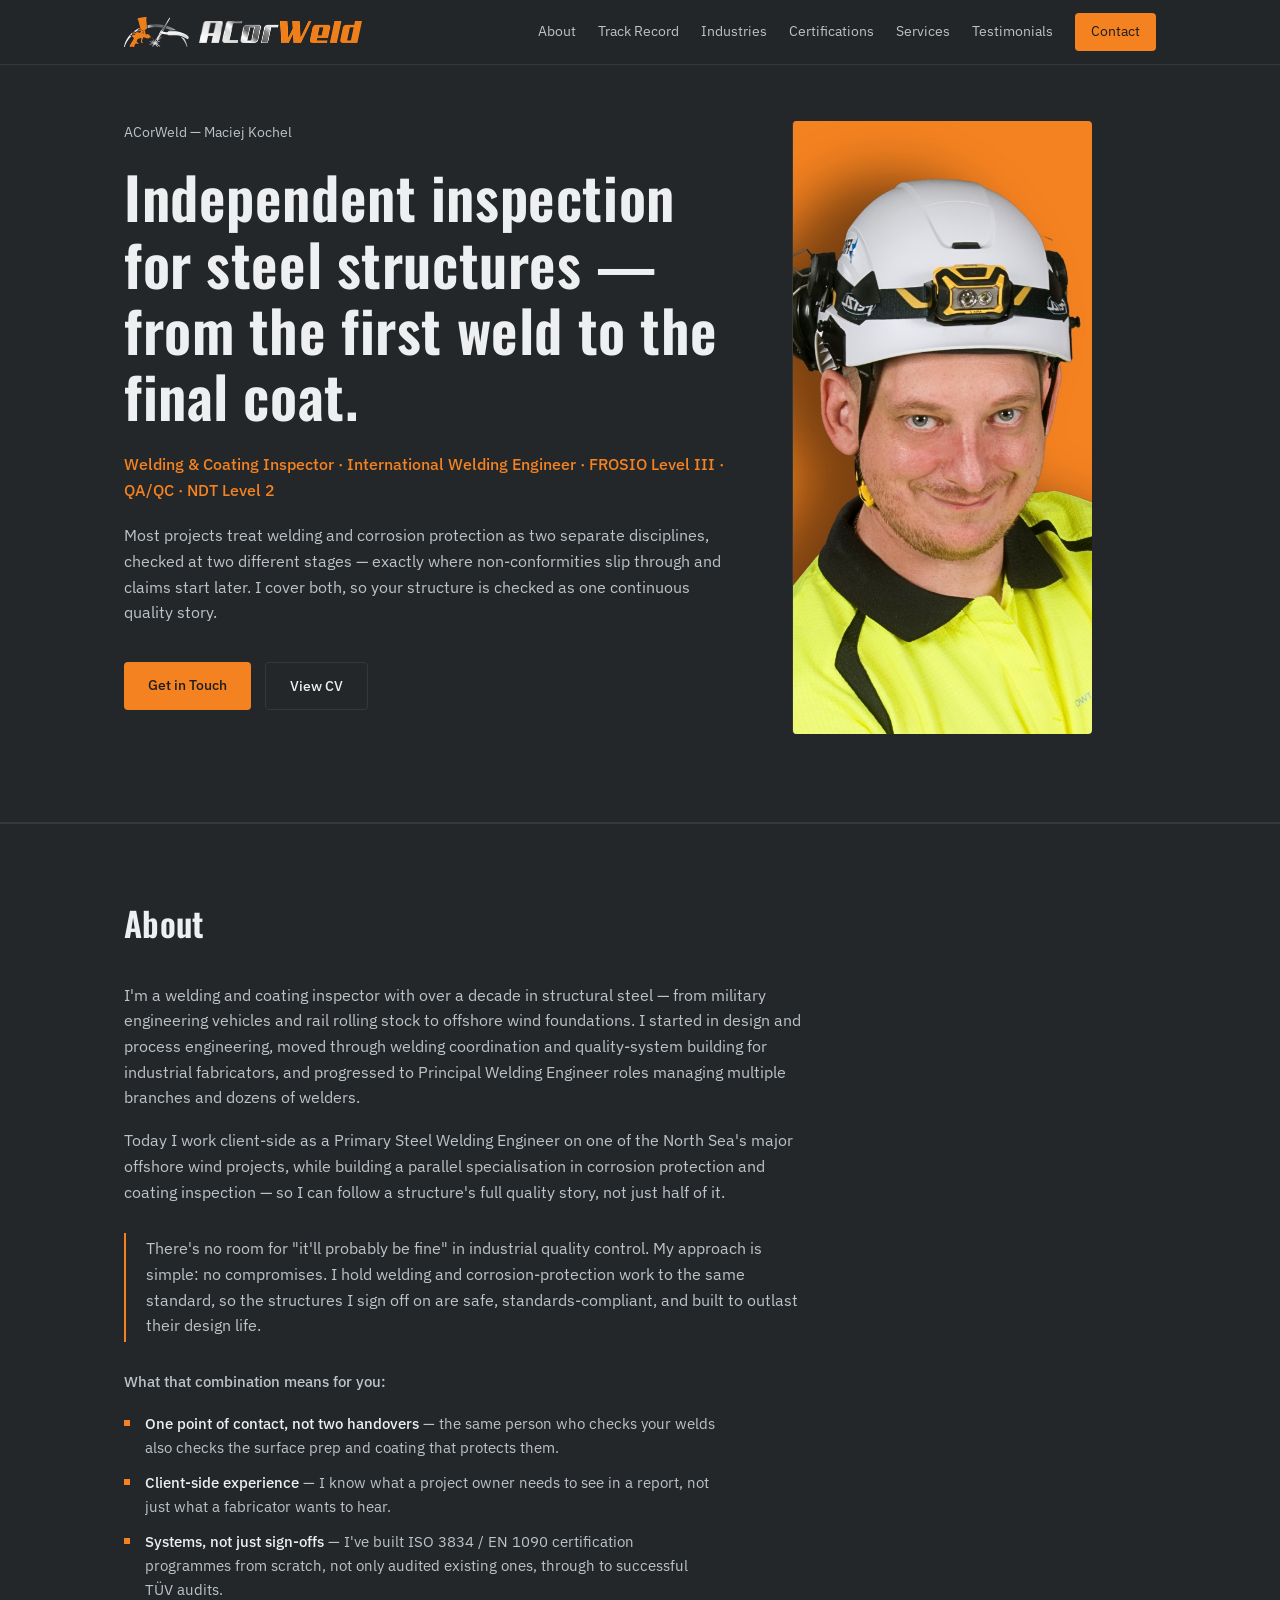
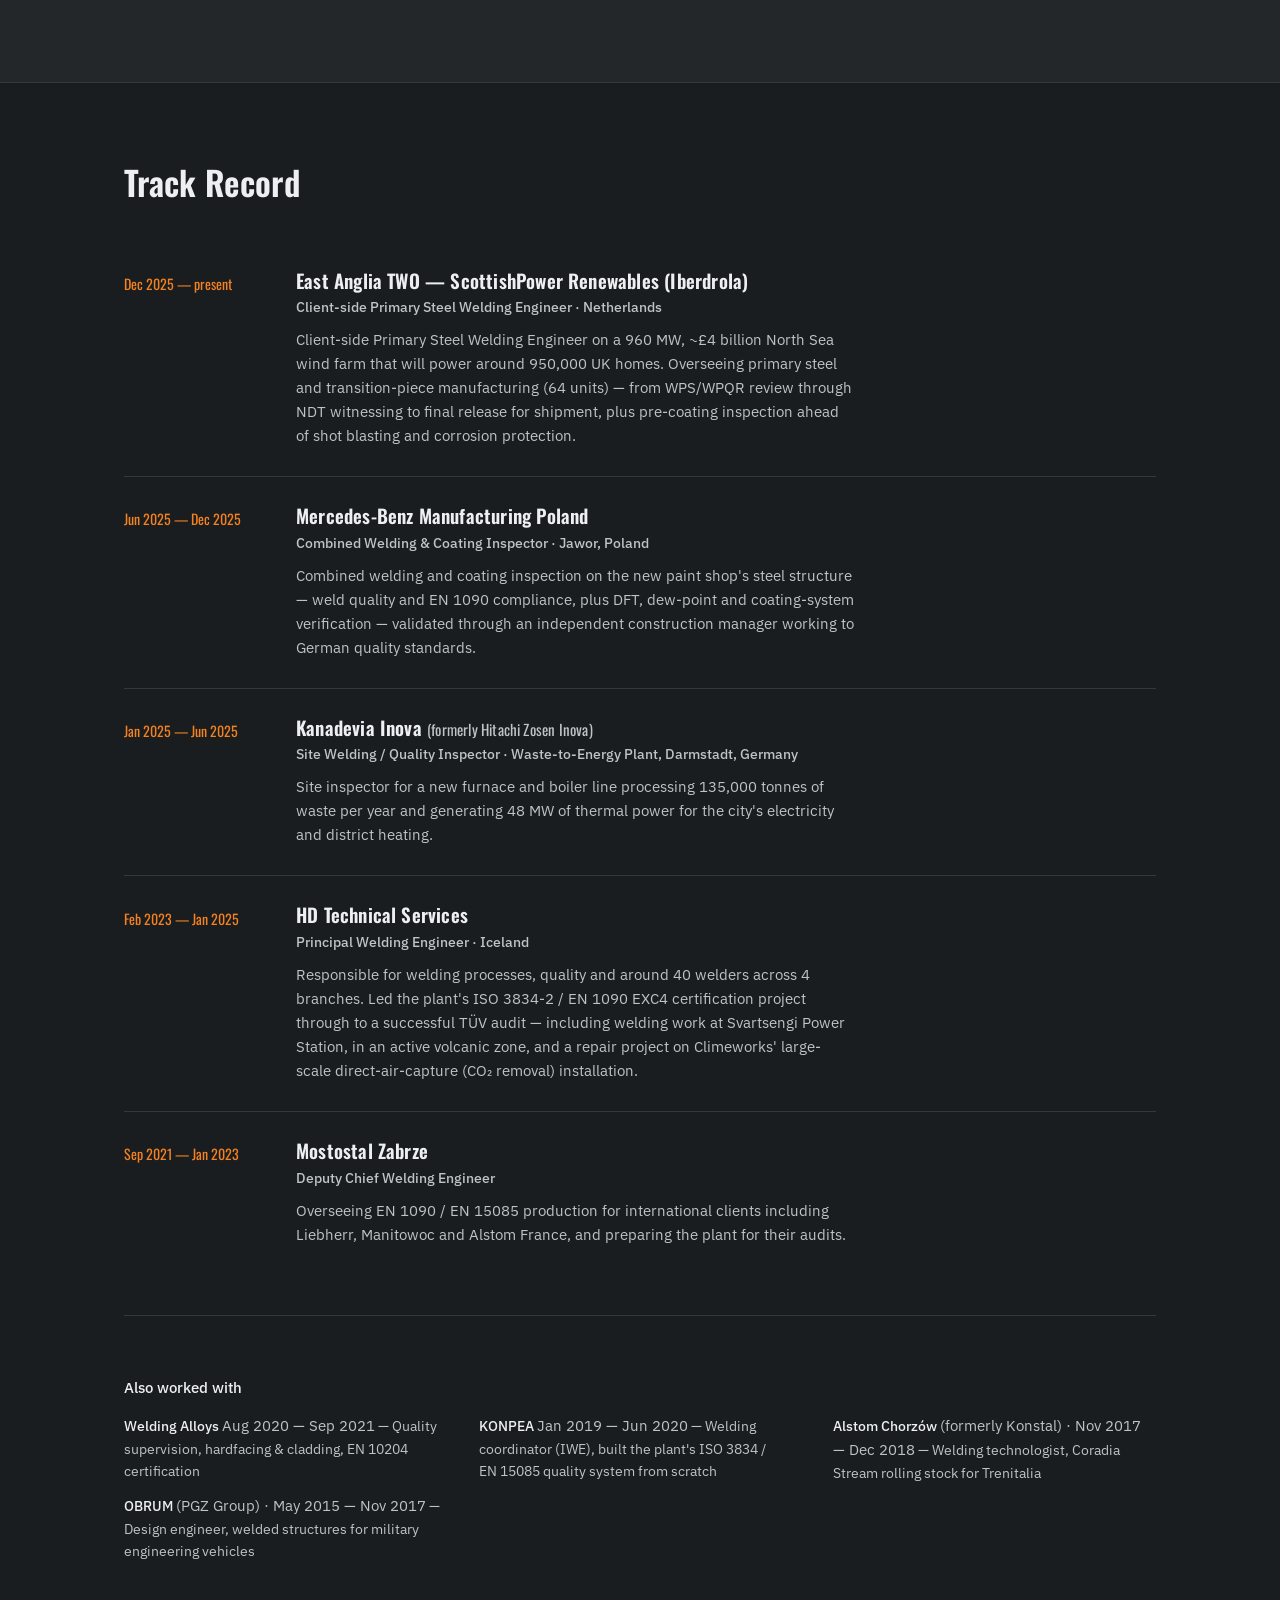
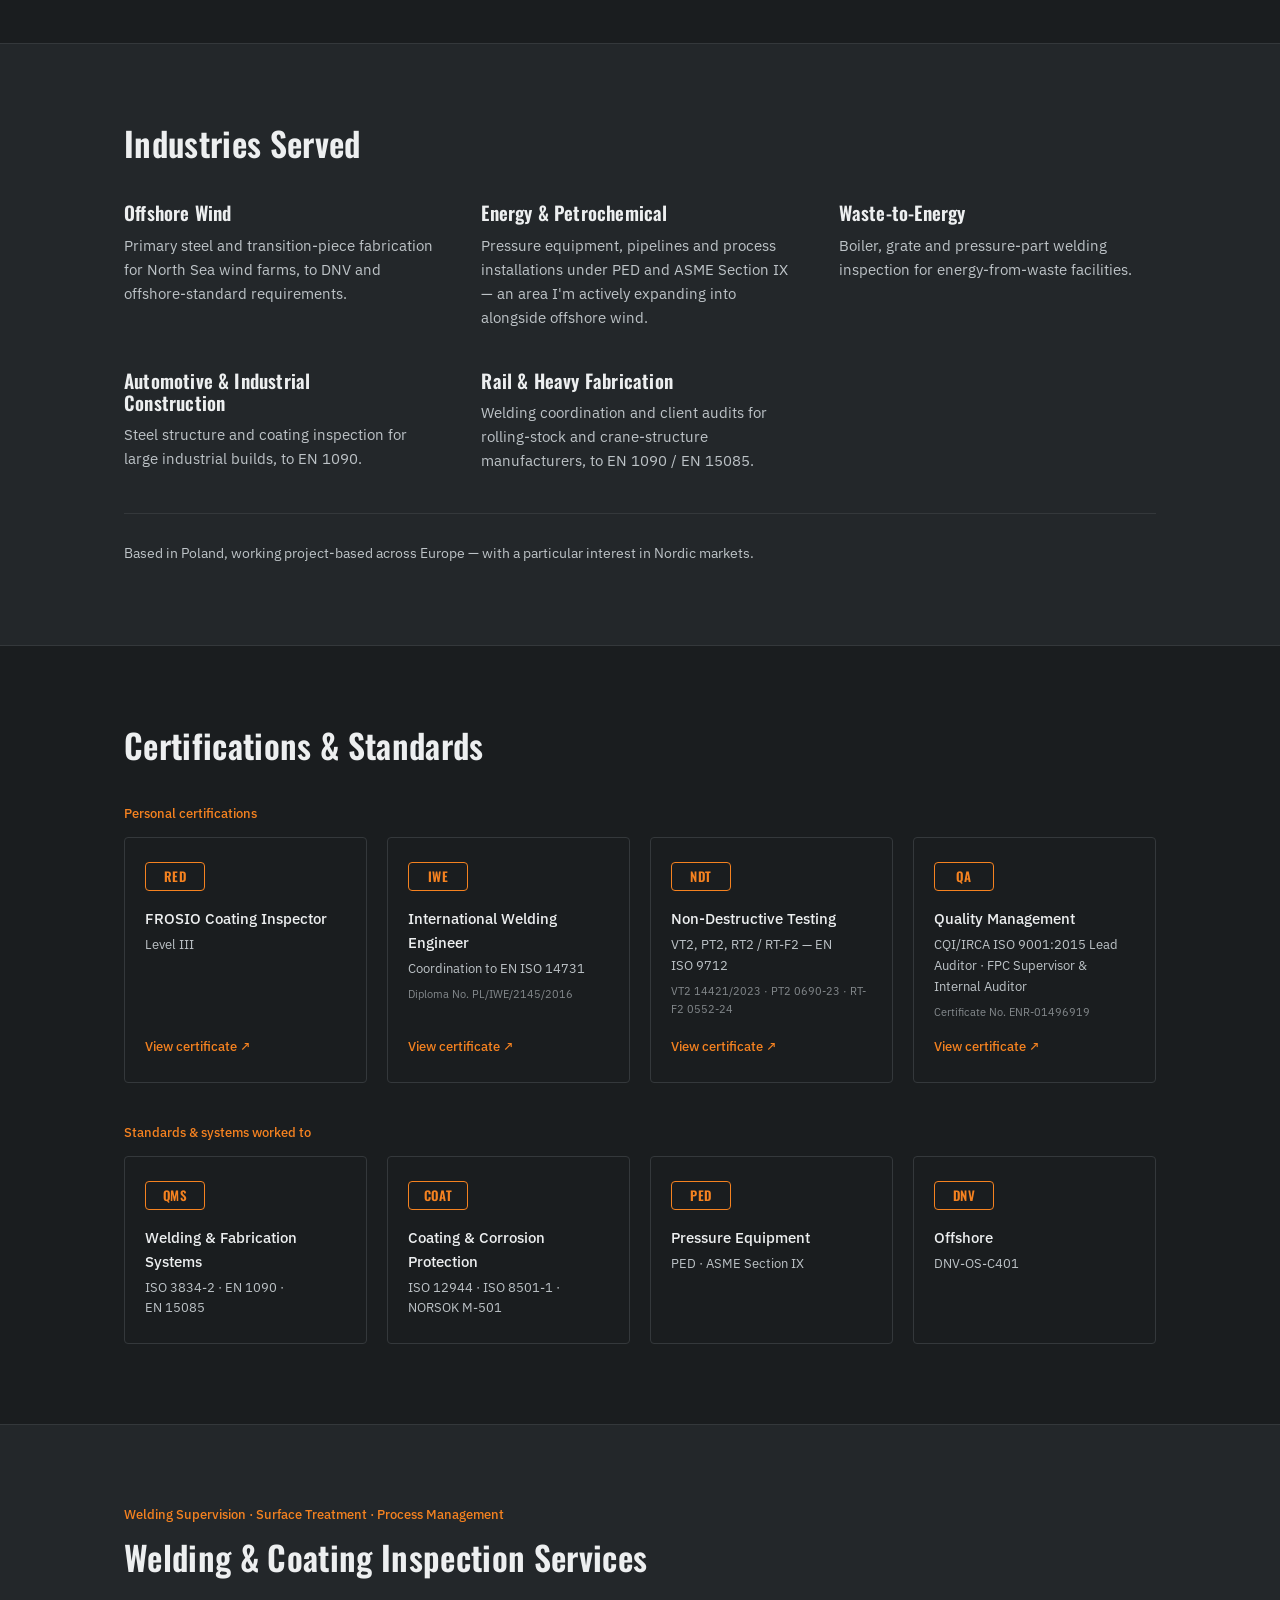
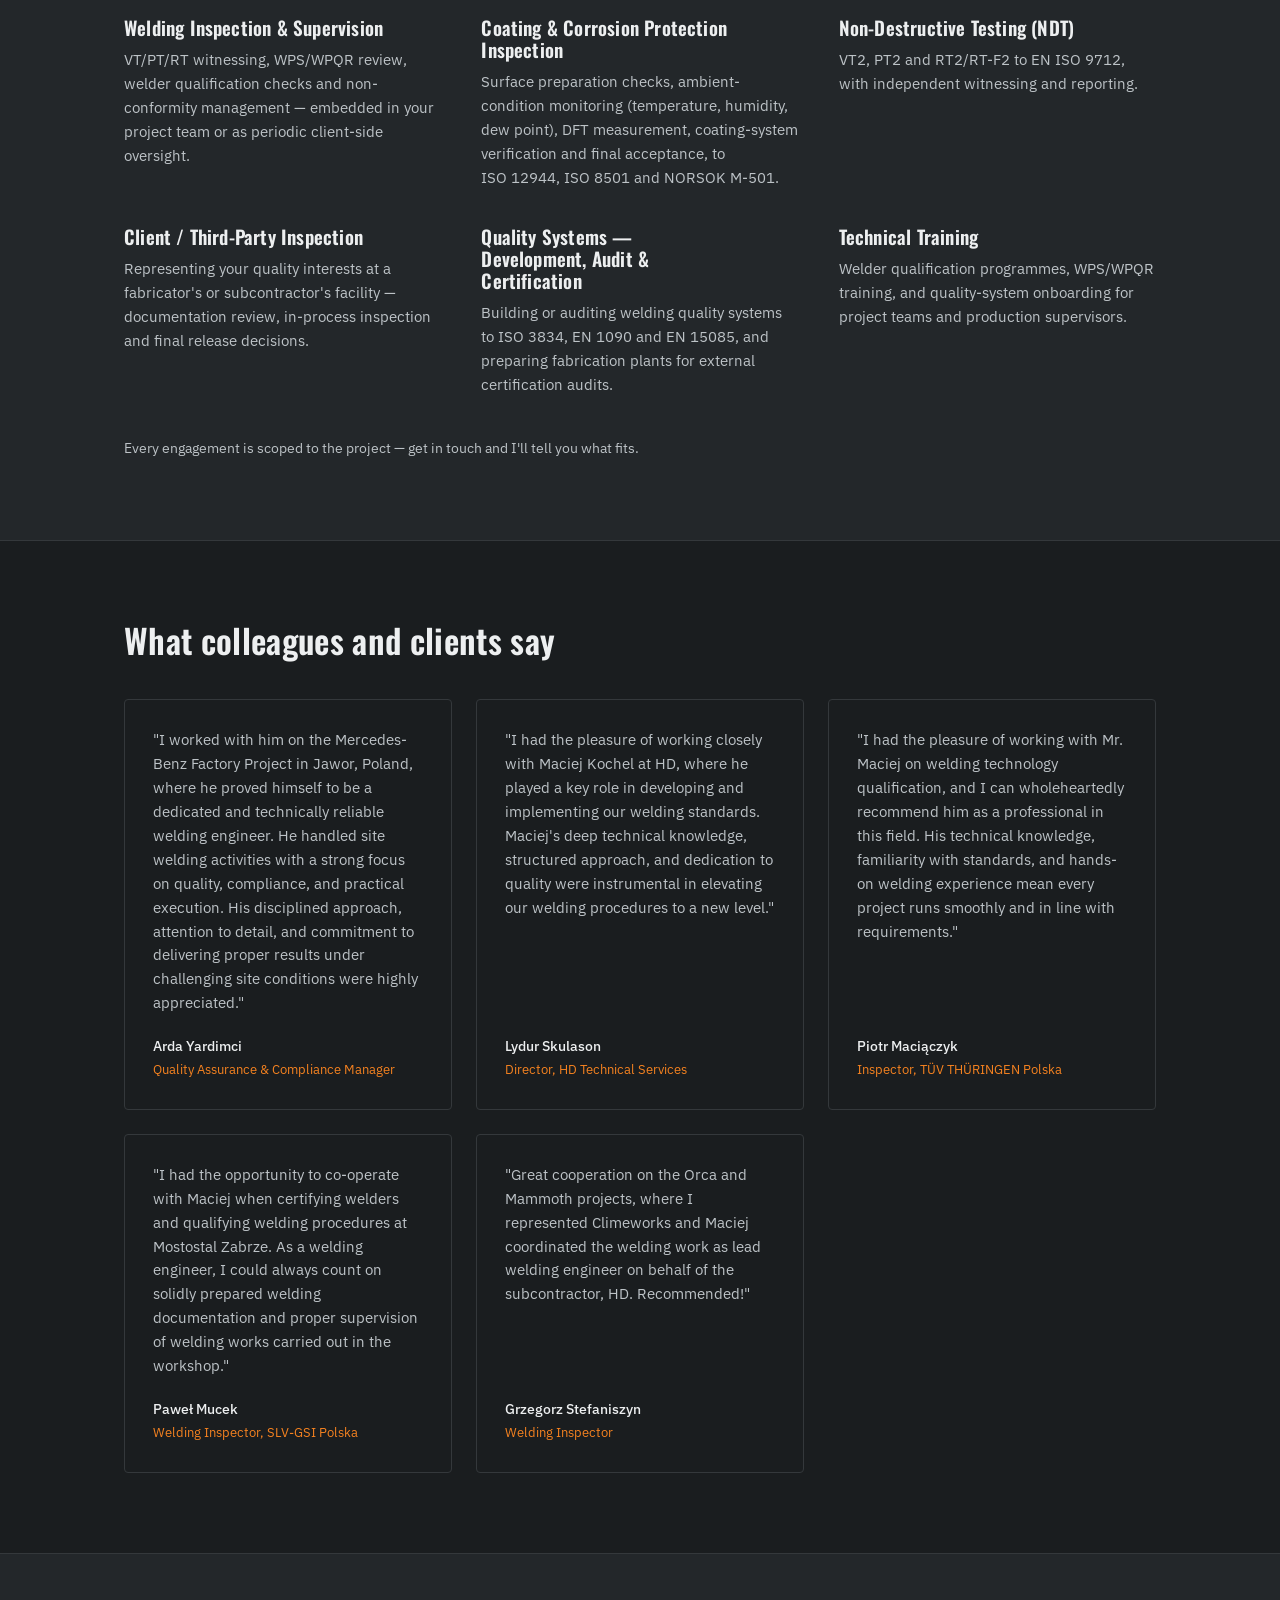
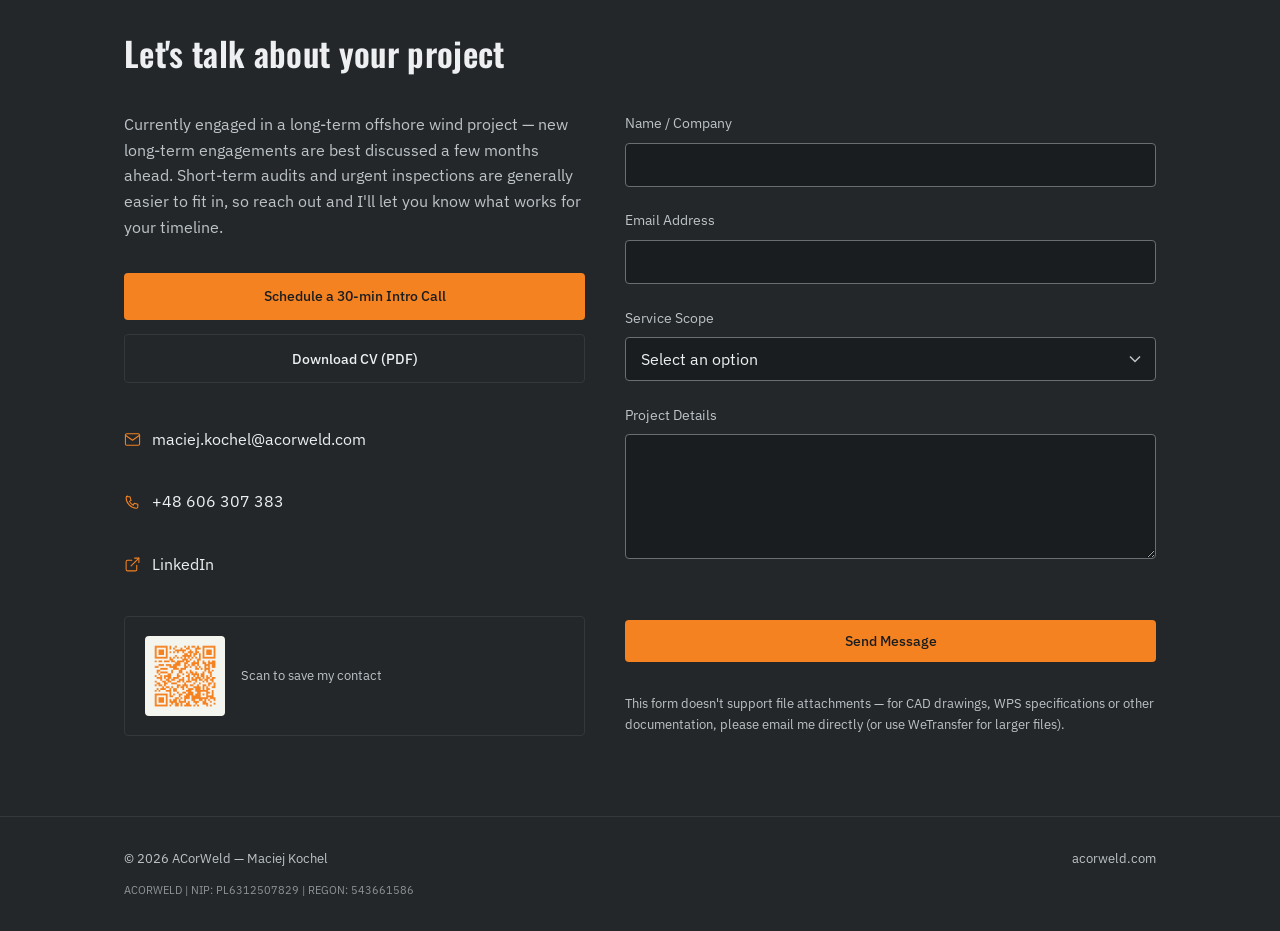
==== commit 415a1a7d: "Add files via upload" ====
--- a/index.html
+++ b/index.html
@@ -96,7 +96,7 @@
           <ul class="check-list">
             <li><strong>One point of contact, not two handovers</strong> — the same person who checks your welds also checks the surface prep and coating that protects them.</li>
             <li><strong>Client-side experience</strong> — I know what a project owner needs to see in a report, not just what a fabricator wants to hear.</li>
-            <li><strong>Systems, not just sign-offs</strong> — I've built ISO 3834 / EN 1090 certification programmes from scratch, not only audited existing ones, through to successful TÜV audits.</li>
+            <li><strong>Systems, not just sign-offs</strong> — I've built ISO&nbsp;3834 / EN&nbsp;1090 certification programmes from scratch, not only audited existing ones, through to successful TÜV audits.</li>
           </ul>
         </div>
       </div>
@@ -121,7 +121,7 @@
           <div class="record-body">
             <h3>Mercedes-Benz Manufacturing Poland</h3>
             <p class="record-role">Combined Welding &amp; Coating Inspector · Jawor, Poland</p>
-            <p>Combined welding and coating inspection on the new paint shop's steel structure — weld quality and EN 1090 compliance, plus DFT, dew-point and coating-system verification — validated through an independent construction manager working to German quality standards.</p>
+            <p>Combined welding and coating inspection on the new paint shop's steel structure — weld quality and EN&nbsp;1090&nbsp;compliance, plus DFT, dew-point and coating-system verification — validated through an independent construction manager working to German quality standards.</p>
           </div>
         </li>
         <li class="record-row">
@@ -137,7 +137,7 @@
           <div class="record-body">
             <h3>HD Technical Services</h3>
             <p class="record-role">Principal Welding Engineer · Iceland</p>
-            <p>Responsible for welding processes, quality and around 40 welders across 4 branches. Led the plant's ISO 3834-2 / EN 1090 EXC4 certification project through to a successful TÜV audit — including welding work at Svartsengi Power Station, in an active volcanic zone, and a repair project on Climeworks' large-scale direct-air-capture (CO₂ removal) installation.</p>
+            <p>Responsible for welding processes, quality and around 40 welders across 4 branches. Led the plant's ISO&nbsp;3834-2 / EN&nbsp;1090&nbsp;EXC4 certification project through to a successful TÜV audit — including welding work at Svartsengi Power Station, in an active volcanic zone, and a repair project on Climeworks' large-scale direct-air-capture (CO₂ removal) installation.</p>
           </div>
         </li>
         <li class="record-row">
@@ -145,7 +145,7 @@
           <div class="record-body">
             <h3>Mostostal Zabrze</h3>
             <p class="record-role">Deputy Chief Welding Engineer</p>
-            <p>Overseeing EN 1090 / EN 15085 production for international clients including Liebherr, Manitowoc and Alstom France, and preparing the plant for their audits.</p>
+            <p>Overseeing EN&nbsp;1090 / EN&nbsp;15085 production for international clients including Liebherr, Manitowoc and Alstom France, and preparing the plant for their audits.</p>
           </div>
         </li>
       </ol>
@@ -153,8 +153,8 @@
       <div class="also-worked">
         <p class="section-lead">Also worked with</p>
         <ul class="condensed-list">
-          <li><strong>Welding Alloys</strong> <span class="muted-inline">Aug 2020 — Sep 2021</span> — Quality supervision, hardfacing &amp; cladding, EN 10204 certification</li>
-          <li><strong>KONPEA</strong> <span class="muted-inline">Jan 2019 — Jun 2020</span> — Welding coordinator (IWE), built the plant's ISO 3834 / EN 15085 quality system from scratch</li>
+          <li><strong>Welding Alloys</strong> <span class="muted-inline">Aug 2020 — Sep 2021</span> — Quality supervision, hardfacing &amp; cladding, EN&nbsp;10204 certification</li>
+          <li><strong>KONPEA</strong> <span class="muted-inline">Jan 2019 — Jun 2020</span> — Welding coordinator (IWE), built the plant's ISO&nbsp;3834 / EN&nbsp;15085 quality system from scratch</li>
           <li><strong>Alstom Chorzów</strong> <span class="muted-inline">(formerly Konstal) · Nov 2017 — Dec 2018</span> — Welding technologist, Coradia Stream rolling stock for Trenitalia</li>
           <li><strong>OBRUM</strong> <span class="muted-inline">(PGZ Group) · May 2015 — Nov 2017</span> — Design engineer, welded structures for military engineering vehicles</li>
         </ul>
@@ -172,7 +172,7 @@
         </div>
         <div class="service">
           <h3>Energy &amp; Petrochemical</h3>
-          <p>Pressure equipment, pipelines and process installations under PED and ASME Section IX — an area I'm actively expanding into alongside offshore wind.</p>
+          <p>Pressure equipment, pipelines and process installations under PED and ASME&nbsp;Section&nbsp;IX — an area I'm actively expanding into alongside offshore wind.</p>
         </div>
         <div class="service">
           <h3>Waste-to-Energy</h3>
@@ -180,11 +180,11 @@
         </div>
         <div class="service">
           <h3>Automotive &amp; Industrial Construction</h3>
-          <p>Steel structure and coating inspection for large industrial builds, to EN 1090.</p>
+          <p>Steel structure and coating inspection for large industrial builds, to EN&nbsp;1090.</p>
         </div>
         <div class="service">
           <h3>Rail &amp; Heavy Fabrication</h3>
-          <p>Welding coordination and client audits for rolling-stock and crane-structure manufacturers, to EN 1090 / EN 15085.</p>
+          <p>Welding coordination and client audits for rolling-stock and crane-structure manufacturers, to EN&nbsp;1090 / EN&nbsp;15085.</p>
         </div>
       </div>
       <p class="industries-note">Based in Poland, working project-based across Europe — with a particular interest in Nordic markets.</p>
@@ -206,21 +206,21 @@
         <div class="stamp">
           <span class="stamp-mark">IWE</span>
           <p class="stamp-title">International Welding Engineer</p>
-          <p class="stamp-sub">Coordination to EN ISO 14731</p>
+          <p class="stamp-sub">Coordination to EN ISO&nbsp;14731</p>
           <p class="stamp-cert-no">Diploma No. PL/IWE/2145/2016</p>
           <a href="assets/iwe-certificate.pdf" target="_blank" rel="noopener" class="stamp-link">View certificate ↗</a>
         </div>
         <div class="stamp">
           <span class="stamp-mark">NDT</span>
           <p class="stamp-title">Non-Destructive Testing</p>
-          <p class="stamp-sub">VT2, PT2, RT2 / RT-F2 — EN ISO 9712</p>
+          <p class="stamp-sub">VT2, PT2, RT2 / RT-F2 — EN ISO&nbsp;9712</p>
           <p class="stamp-cert-no">VT2 14421/2023 · PT2 0690-23 · RT-F2 0552-24</p>
           <a href="assets/ndt-certificate.pdf" target="_blank" rel="noopener" class="stamp-link">View certificate ↗</a>
         </div>
         <div class="stamp">
           <span class="stamp-mark">QA</span>
           <p class="stamp-title">Quality Management</p>
-          <p class="stamp-sub">CQI/IRCA ISO 9001:2015 Lead Auditor · FPC Supervisor &amp; Internal Auditor</p>
+          <p class="stamp-sub">CQI/IRCA ISO&nbsp;9001:2015 Lead Auditor · FPC Supervisor &amp; Internal Auditor</p>
           <p class="stamp-cert-no">Certificate No. ENR-01496919</p>
           <a href="assets/qa-certificate.pdf" target="_blank" rel="noopener" class="stamp-link">View certificate ↗</a>
         </div>
@@ -231,17 +231,17 @@
         <div class="stamp">
           <span class="stamp-mark">QMS</span>
           <p class="stamp-title">Welding &amp; Fabrication Systems</p>
-          <p class="stamp-sub">ISO 3834-2 · EN 1090 · EN 15085</p>
+          <p class="stamp-sub">ISO&nbsp;3834-2 · EN&nbsp;1090 · EN&nbsp;15085</p>
         </div>
         <div class="stamp">
           <span class="stamp-mark">COAT</span>
           <p class="stamp-title">Coating &amp; Corrosion Protection</p>
-          <p class="stamp-sub">ISO 12944 · ISO 8501-1 · NORSOK M-501</p>
+          <p class="stamp-sub">ISO&nbsp;12944 · ISO&nbsp;8501-1 · NORSOK&nbsp;M-501</p>
         </div>
         <div class="stamp">
           <span class="stamp-mark">PED</span>
           <p class="stamp-title">Pressure Equipment</p>
-          <p class="stamp-sub">PED · ASME Section IX</p>
+          <p class="stamp-sub">PED · ASME&nbsp;Section&nbsp;IX</p>
         </div>
         <div class="stamp">
           <span class="stamp-mark">DNV</span>
@@ -263,11 +263,11 @@
         </div>
         <div class="service">
           <h3>Coating &amp; Corrosion Protection Inspection</h3>
-          <p>Surface preparation checks, ambient-condition monitoring (temperature, humidity, dew point), DFT measurement, coating-system verification and final acceptance, to ISO 12944, ISO 8501 and NORSOK M-501.</p>
+          <p>Surface preparation checks, ambient-condition monitoring (temperature, humidity, dew point), DFT measurement, coating-system verification and final acceptance, to ISO&nbsp;12944, ISO&nbsp;8501 and NORSOK&nbsp;M-501.</p>
         </div>
         <div class="service">
           <h3>Non-Destructive Testing (NDT)</h3>
-          <p>VT2, PT2 and RT2/RT-F2 to EN ISO 9712, with independent witnessing and reporting.</p>
+          <p>VT2, PT2 and RT2/RT-F2 to EN ISO&nbsp;9712, with independent witnessing and reporting.</p>
         </div>
         <div class="service">
           <h3>Client / Third-Party Inspection</h3>
@@ -275,7 +275,7 @@
         </div>
         <div class="service">
           <h3>Quality Systems — Development, Audit &amp; Certification</h3>
-          <p>Building or auditing welding quality systems to ISO 3834, EN 1090 and EN 15085, and preparing fabrication plants for external certification audits.</p>
+          <p>Building or auditing welding quality systems to ISO&nbsp;3834, EN&nbsp;1090 and EN&nbsp;15085, and preparing fabrication plants for external certification audits.</p>
         </div>
         <div class="service">
           <h3>Technical Training</h3>
@@ -332,6 +332,7 @@
         </div>
 
         <form id="contact-form" action="https://formspree.io/f/mljenazq" method="POST" class="contact-form">
+          <input type="hidden" name="_next" value="https://acorweld.com/thanks.html">
           <input type="text" name="_gotcha" class="hp-field" tabindex="-1" autocomplete="off" aria-hidden="true">
 
           <div class="form-group">
@@ -352,7 +353,7 @@
               <option>Coating Inspection (FROSIO)</option>
               <option>Non-Destructive Testing (NDT)</option>
               <option>Client / Third-Party Inspection</option>
-              <option>Quality Systems Audit (ISO 3834 / EN 1090)</option>
+              <option>Quality Systems Audit (ISO&nbsp;3834 / EN&nbsp;1090)</option>
               <option>Other</option>
             </select>
           </div>
--- a/style.css
+++ b/style.css
@@ -686,6 +686,33 @@
   justify-content: space-between;
   font-size: 13px;
   color: var(--silver);
+}
+
+/* 404 Page */
+.error-section {
+  min-height: 70vh;
+  display: flex;
+  align-items: center;
+  padding: 4rem 0;
+}
+
+.error-code {
+  font-family: var(--font-head);
+  font-size: clamp(4rem, 12vw, 7rem);
+  font-weight: 600;
+  color: var(--accent);
+  line-height: 1;
+  margin-bottom: 1rem;
+}
+
+.error-section h1 {
+  font-size: clamp(1.8rem, 3.5vw, 2.4rem);
+  margin-bottom: 1.25rem;
+}
+
+.error-section .hero-sub {
+  max-width: 56ch;
+  margin-bottom: 2rem;
 }
 
 /* Responsive */
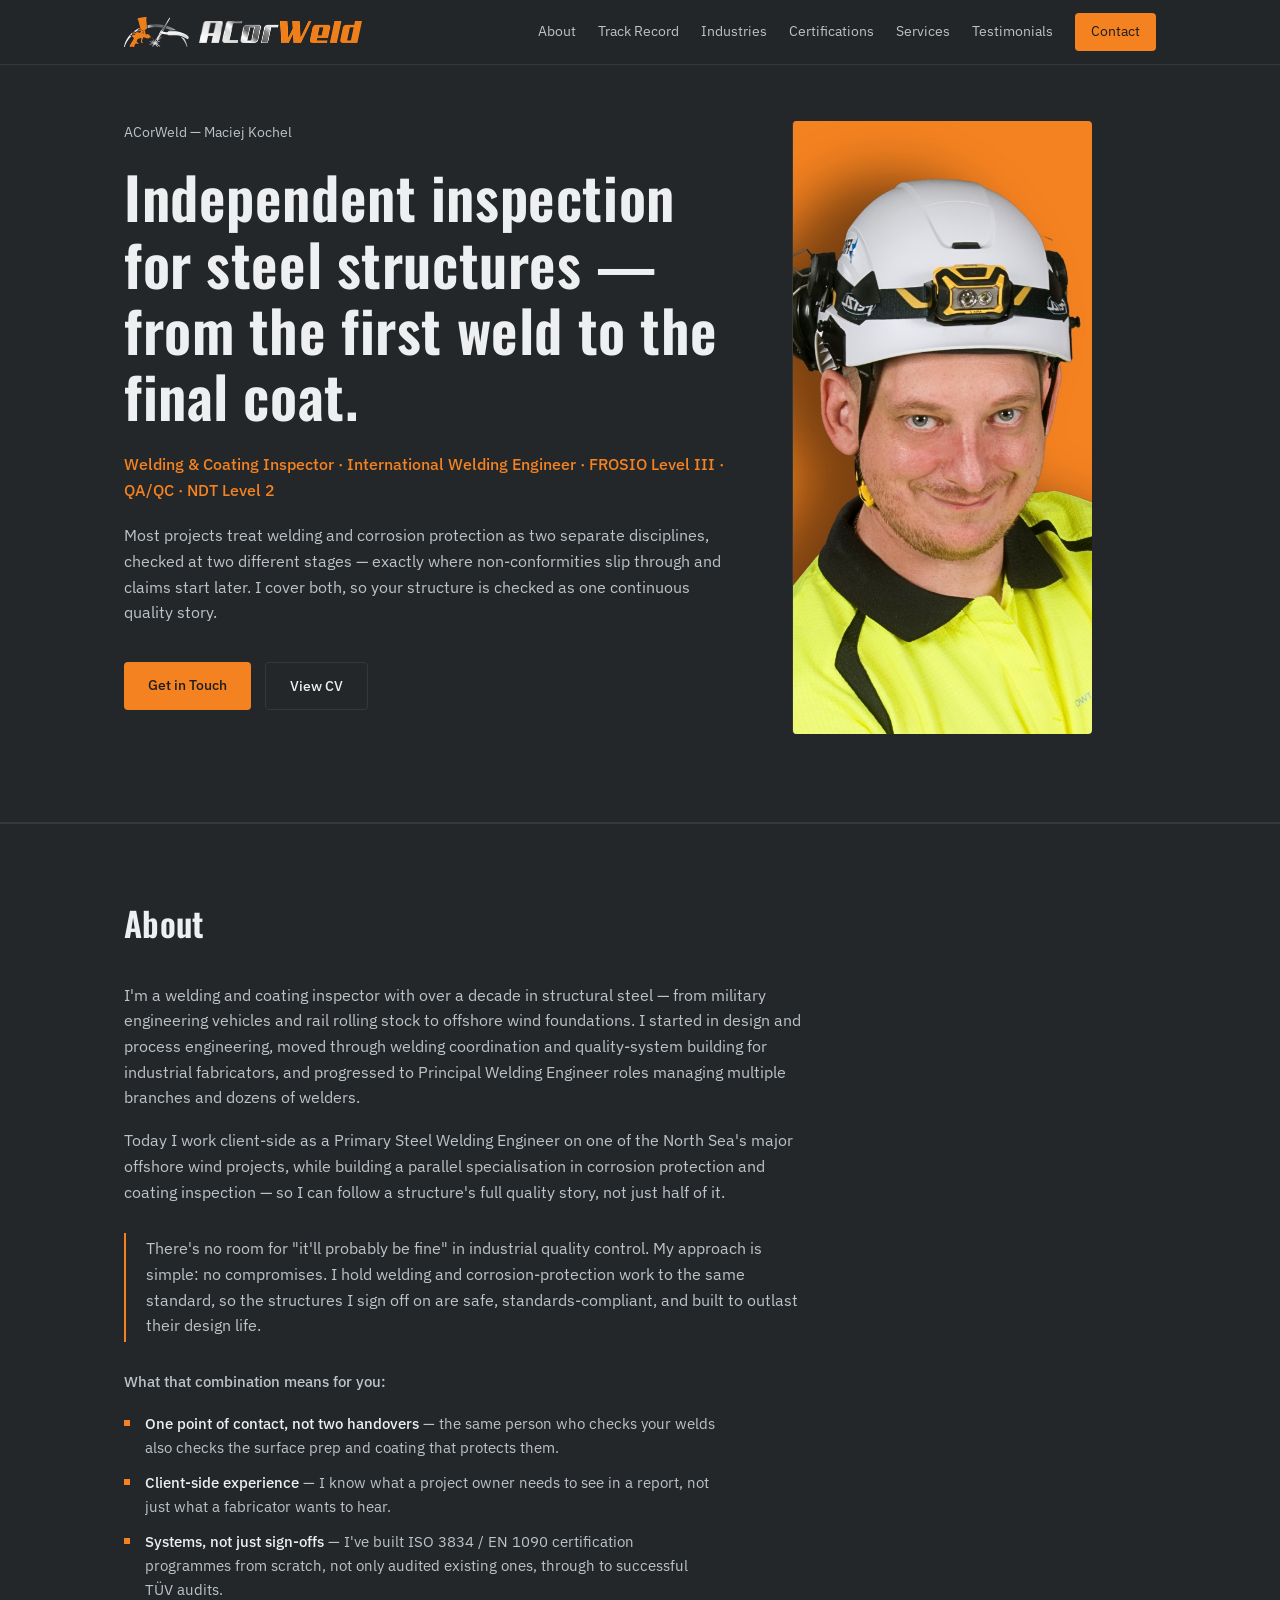
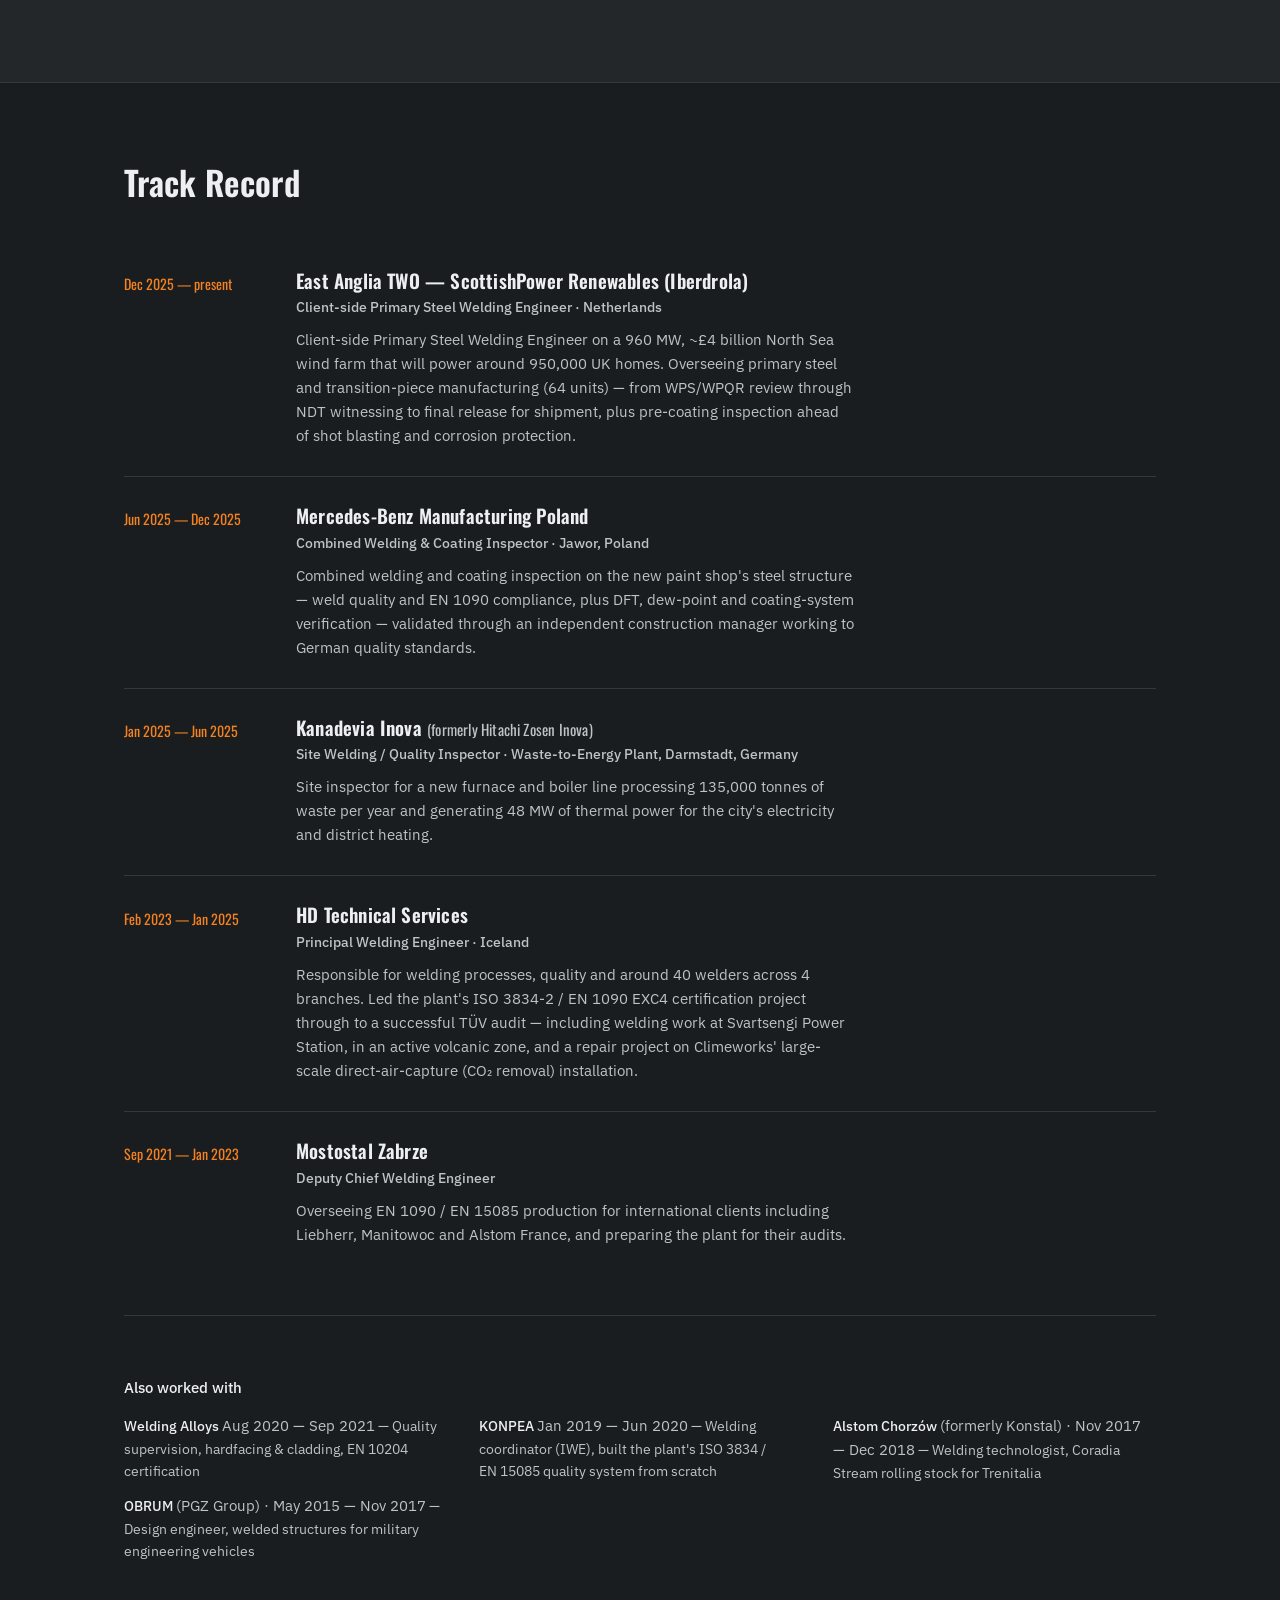
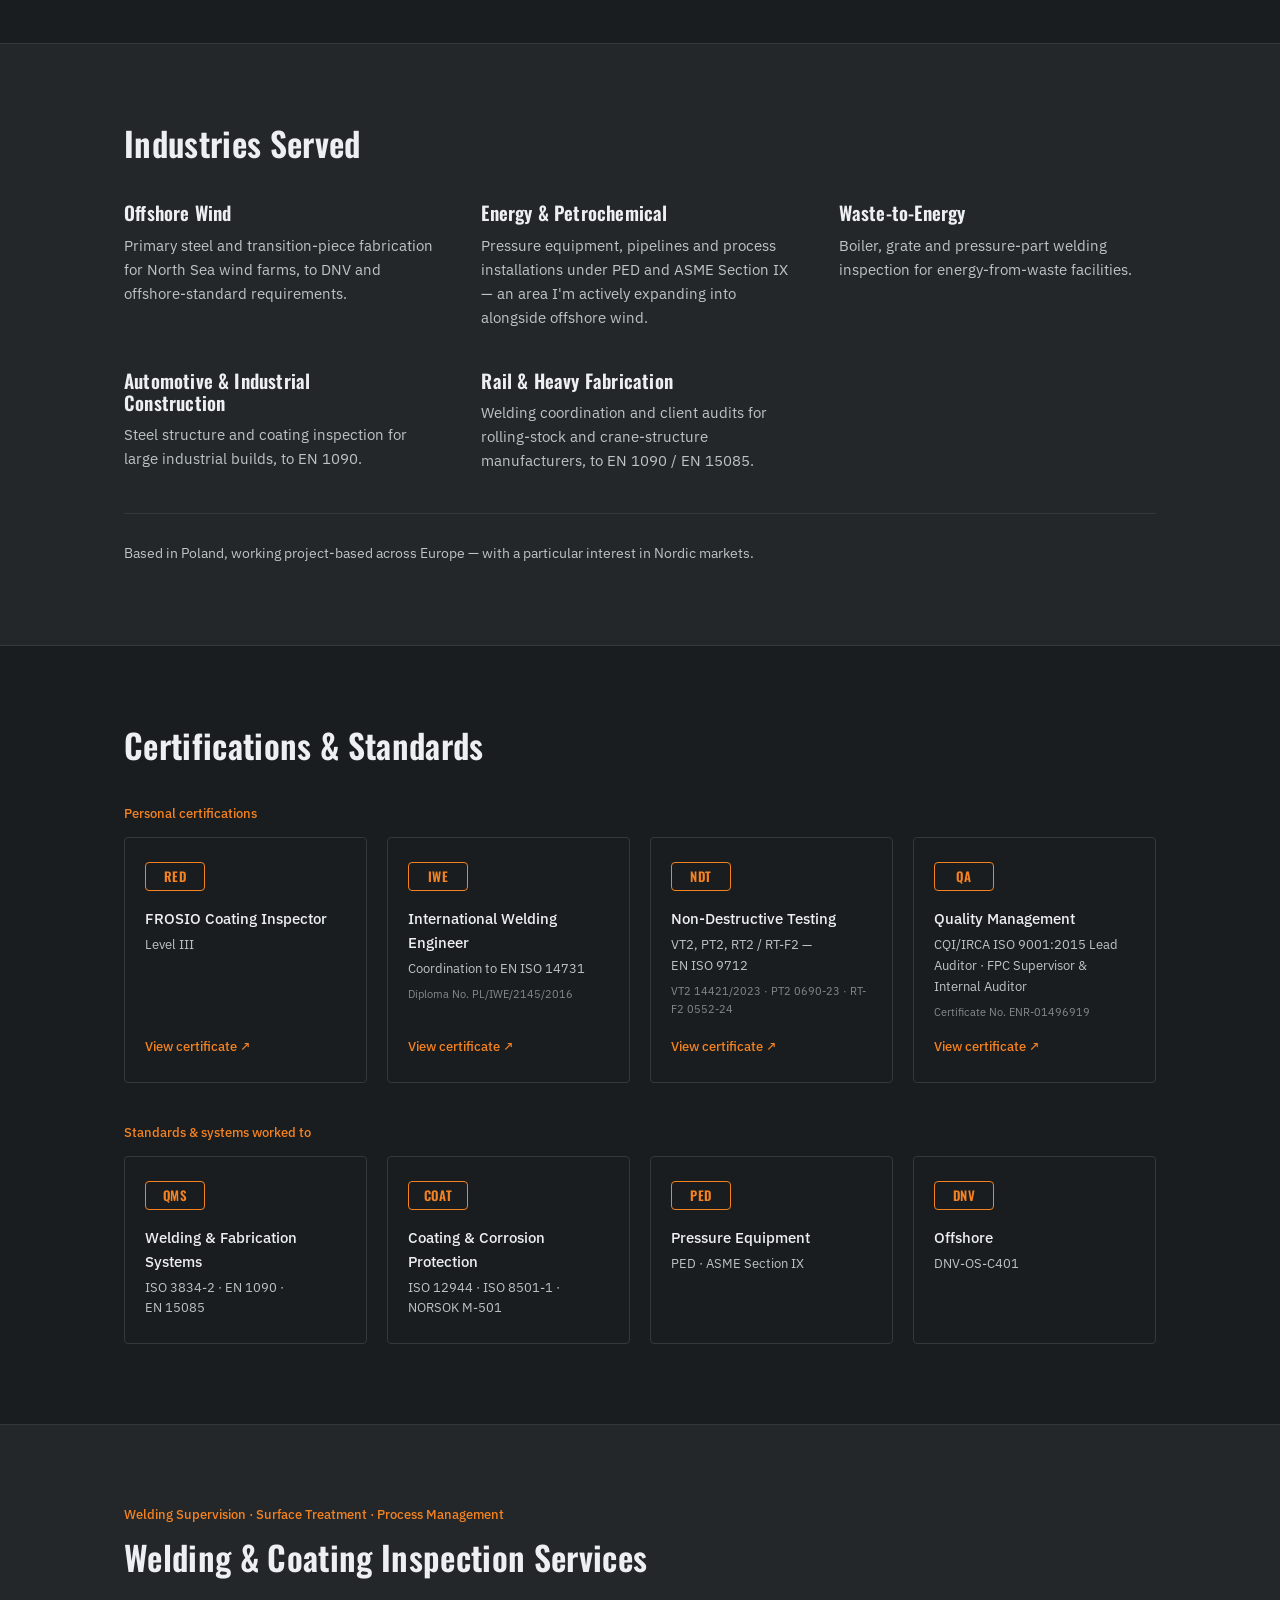
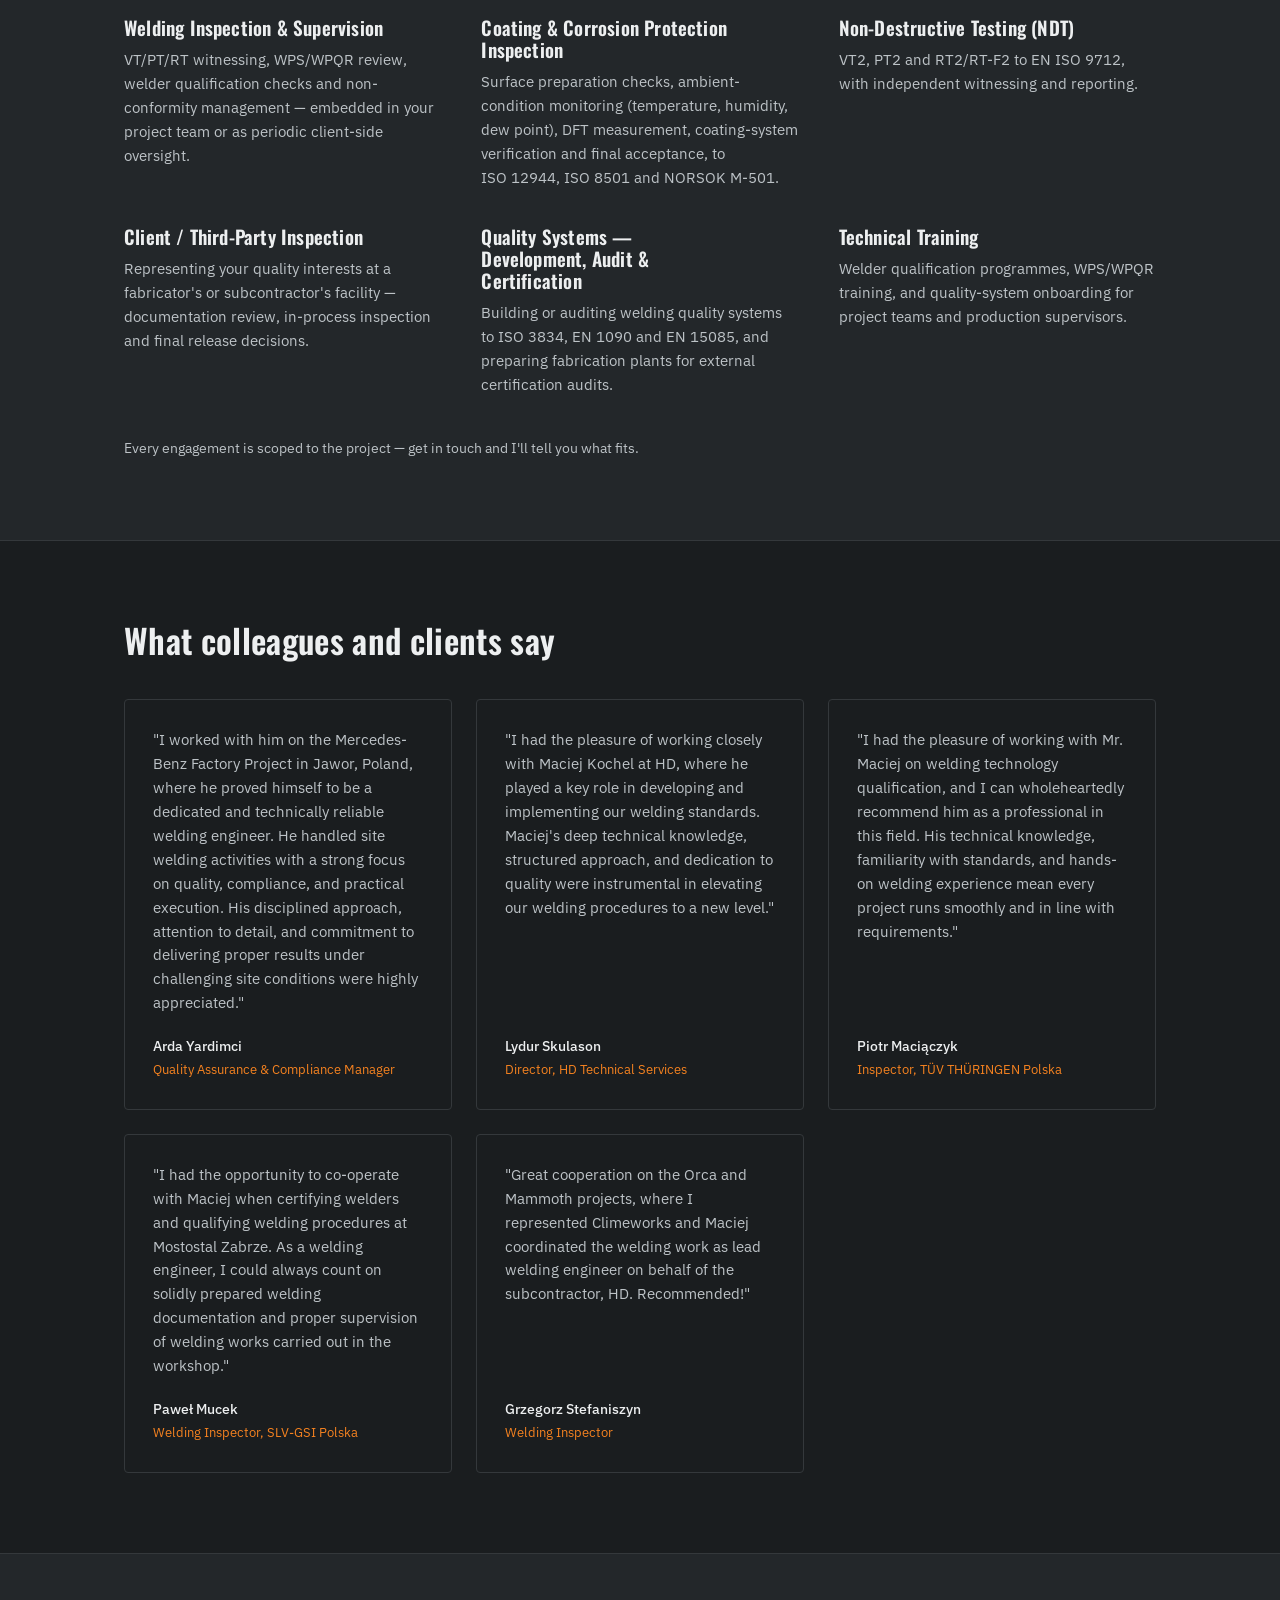
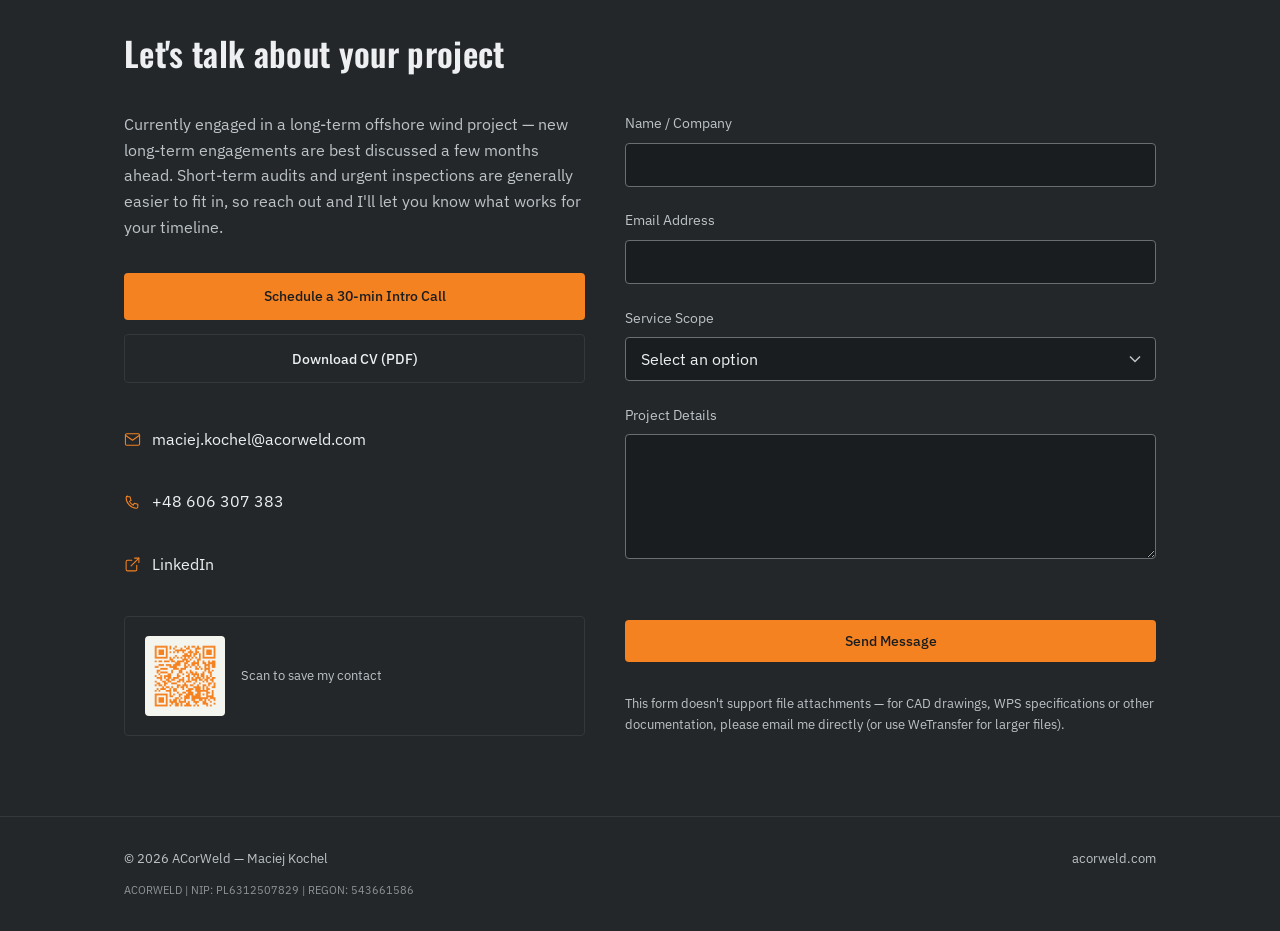
==== commit f0b1f5ef: "Add files via upload" ====
--- a/index.html
+++ b/index.html
@@ -206,14 +206,14 @@
         <div class="stamp">
           <span class="stamp-mark">IWE</span>
           <p class="stamp-title">International Welding Engineer</p>
-          <p class="stamp-sub">Coordination to EN ISO&nbsp;14731</p>
+          <p class="stamp-sub">Coordination to EN&nbsp;ISO&nbsp;14731</p>
           <p class="stamp-cert-no">Diploma No. PL/IWE/2145/2016</p>
           <a href="assets/iwe-certificate.pdf" target="_blank" rel="noopener" class="stamp-link">View certificate ↗</a>
         </div>
         <div class="stamp">
           <span class="stamp-mark">NDT</span>
           <p class="stamp-title">Non-Destructive Testing</p>
-          <p class="stamp-sub">VT2, PT2, RT2 / RT-F2 — EN ISO&nbsp;9712</p>
+          <p class="stamp-sub">VT2, PT2, RT2 / RT-F2 — EN&nbsp;ISO&nbsp;9712</p>
           <p class="stamp-cert-no">VT2 14421/2023 · PT2 0690-23 · RT-F2 0552-24</p>
           <a href="assets/ndt-certificate.pdf" target="_blank" rel="noopener" class="stamp-link">View certificate ↗</a>
         </div>
@@ -267,7 +267,7 @@
         </div>
         <div class="service">
           <h3>Non-Destructive Testing (NDT)</h3>
-          <p>VT2, PT2 and RT2/RT-F2 to EN ISO&nbsp;9712, with independent witnessing and reporting.</p>
+          <p>VT2, PT2 and RT2/RT-F2 to EN&nbsp;ISO&nbsp;9712, with independent witnessing and reporting.</p>
         </div>
         <div class="service">
           <h3>Client / Third-Party Inspection</h3>
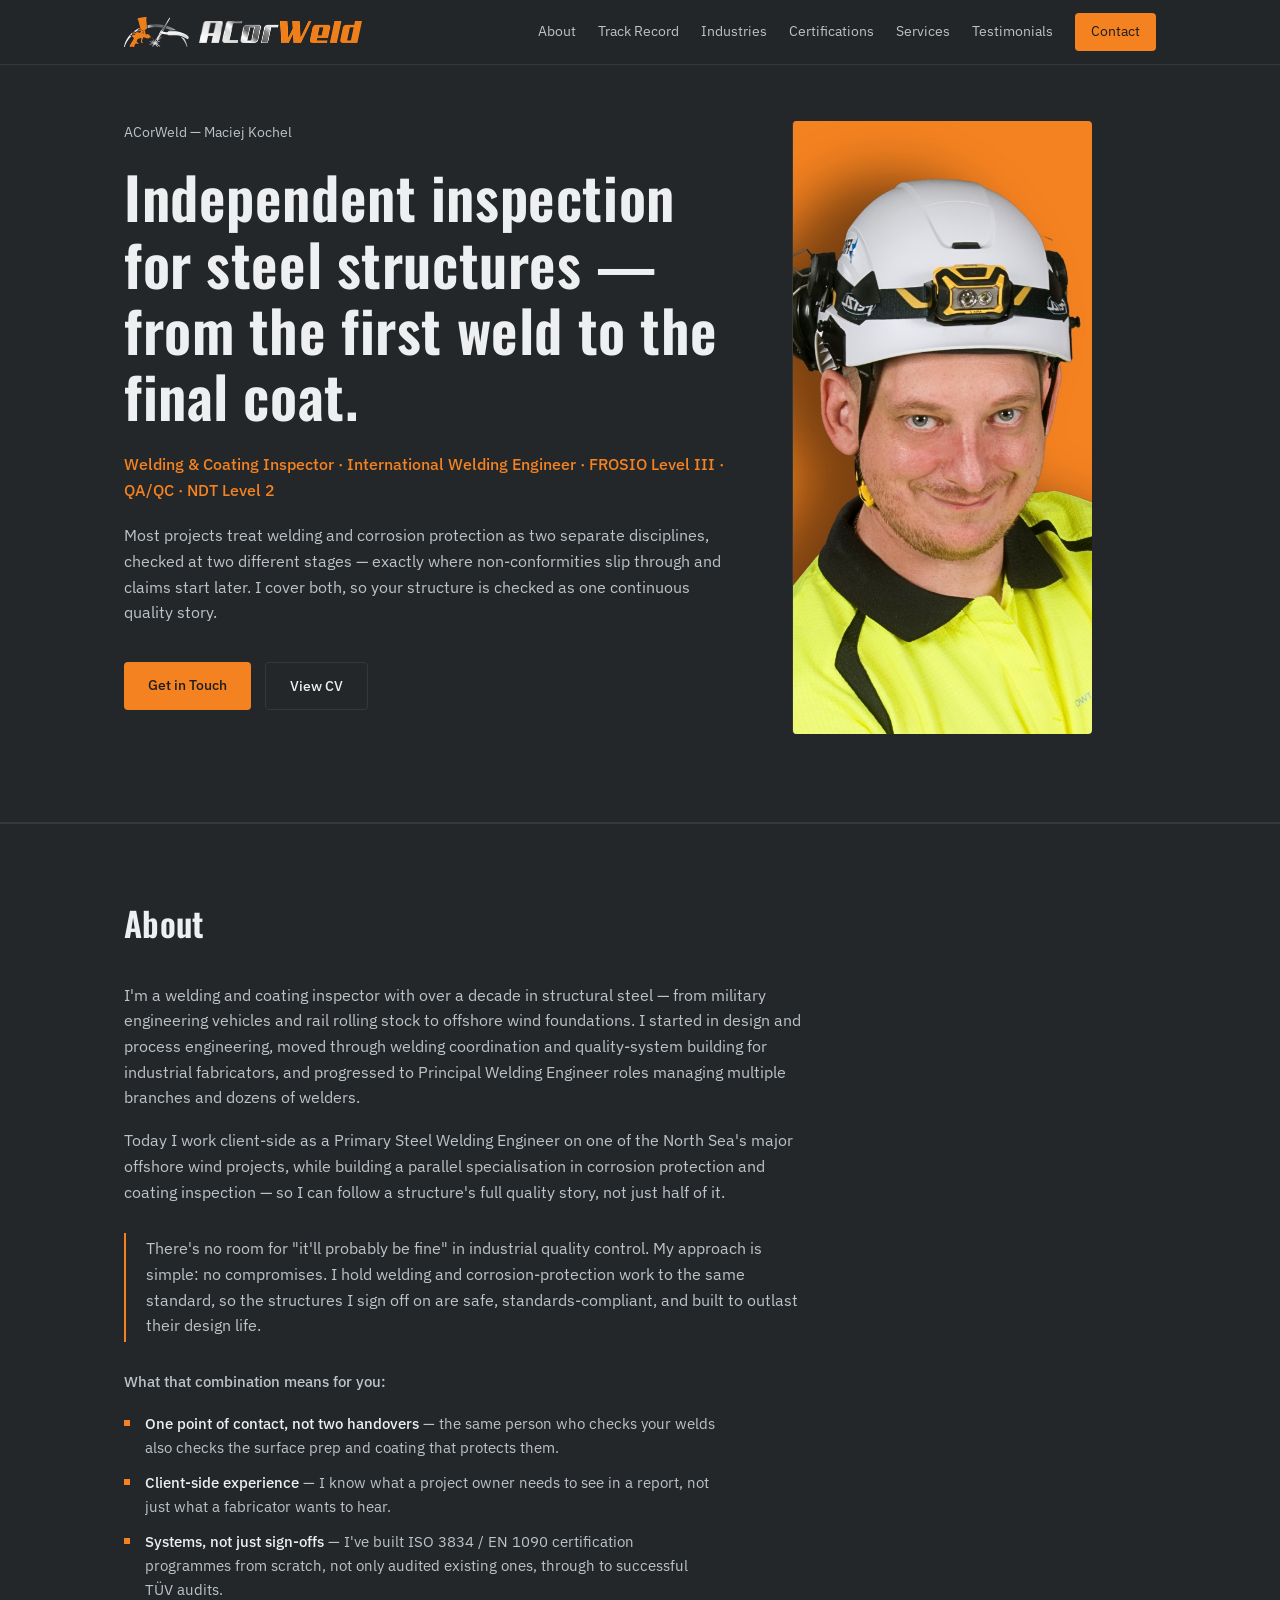
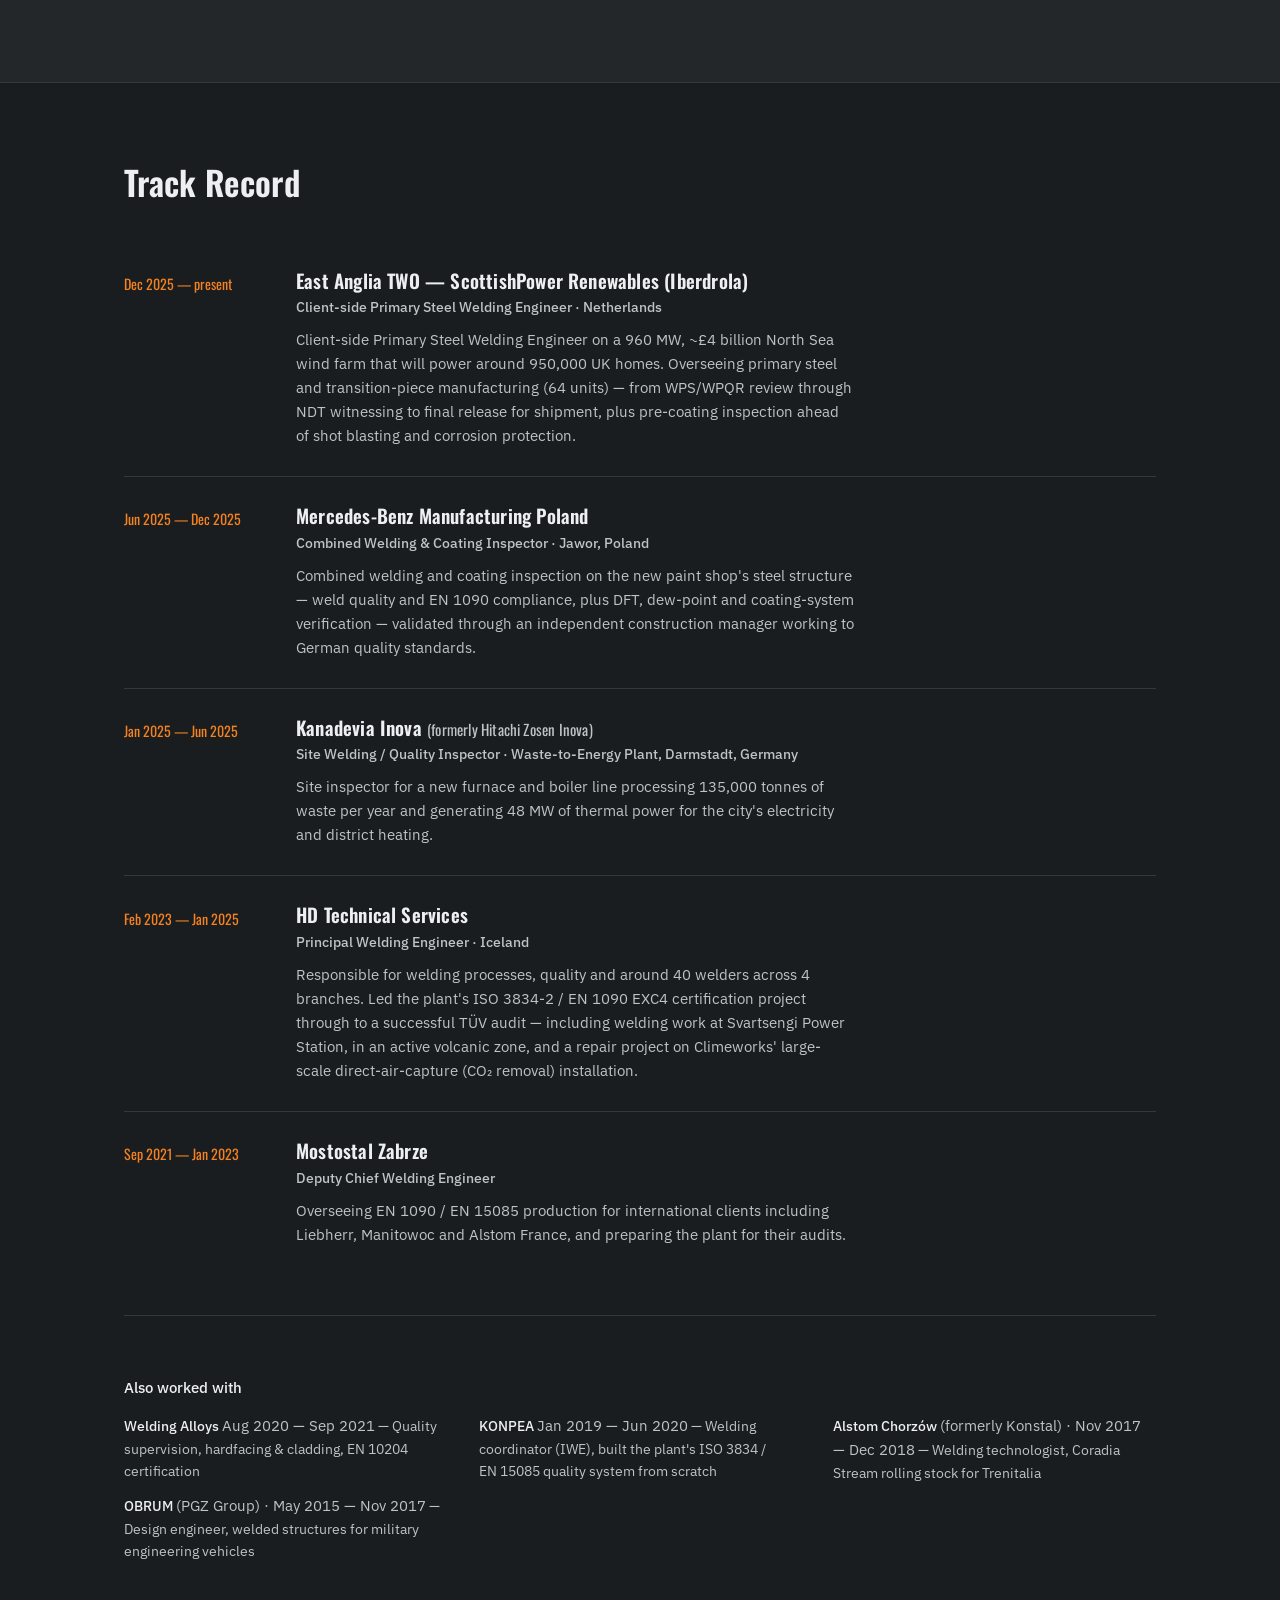
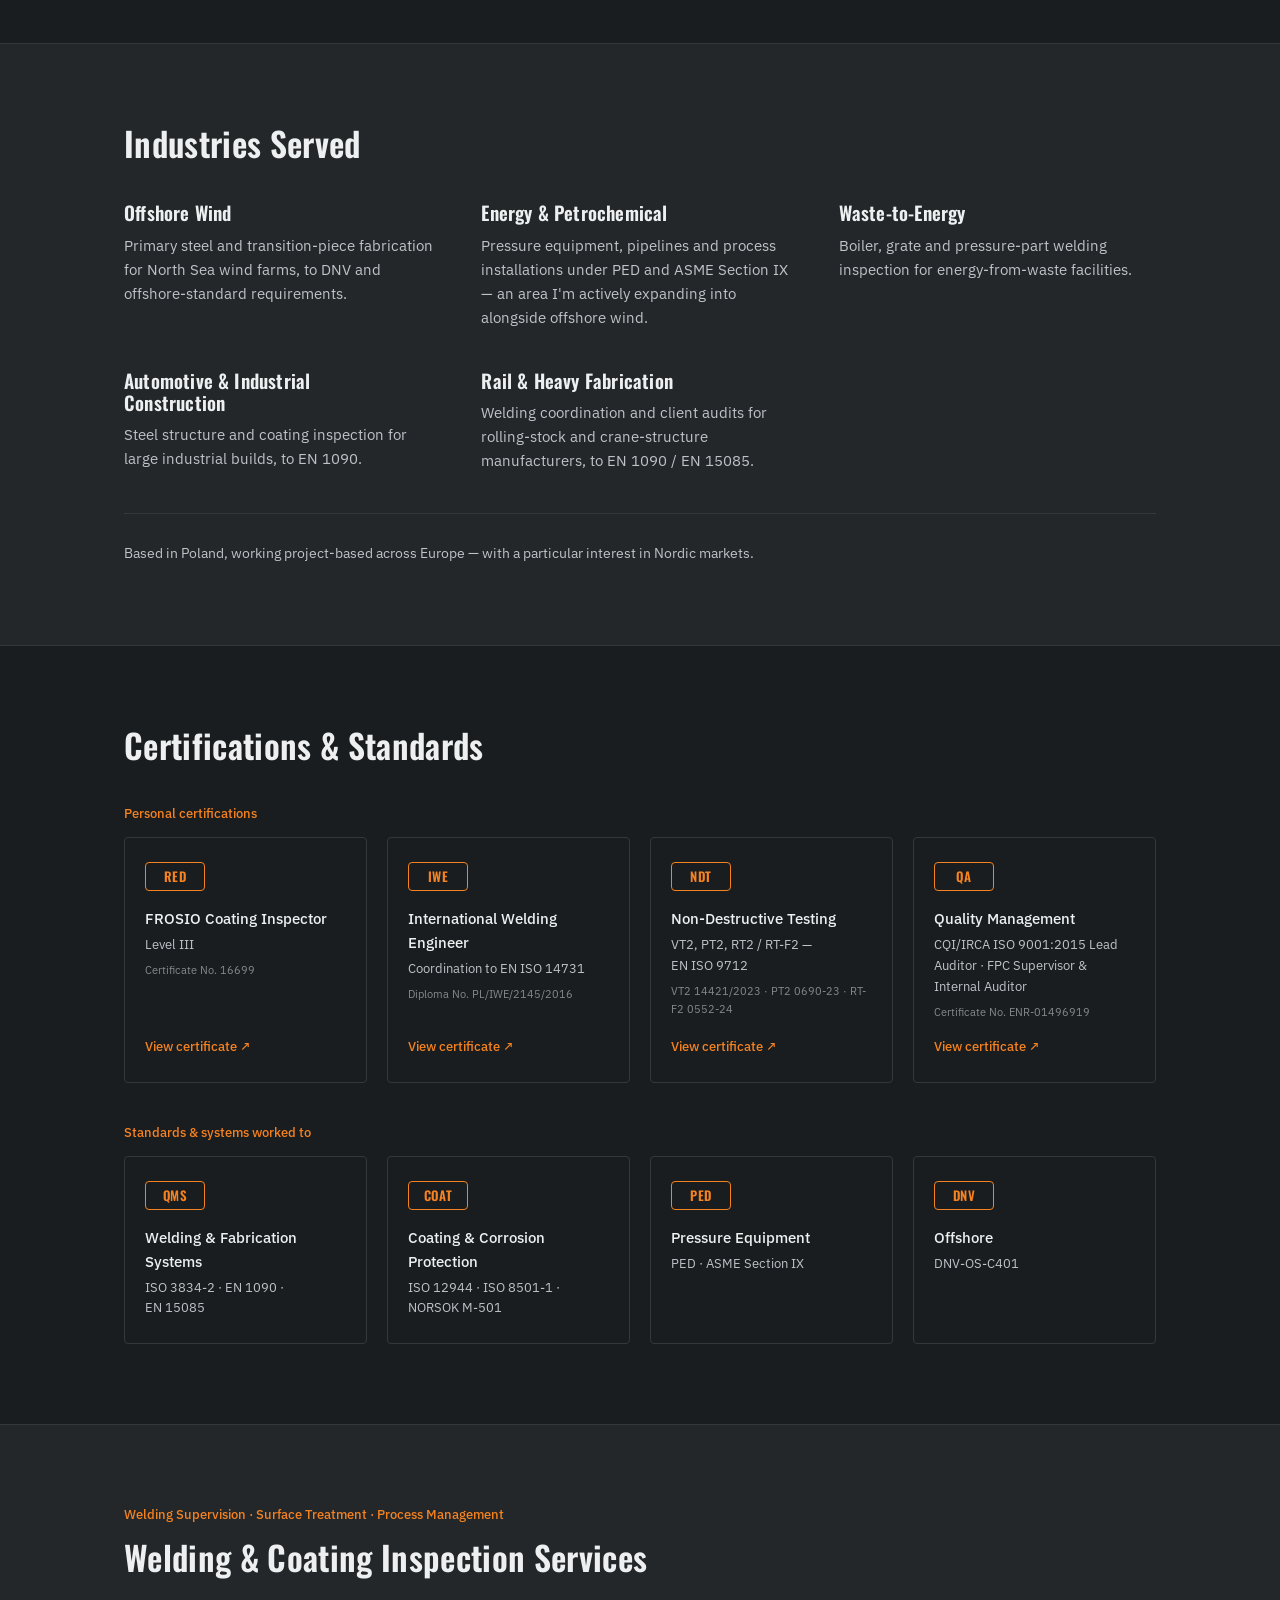
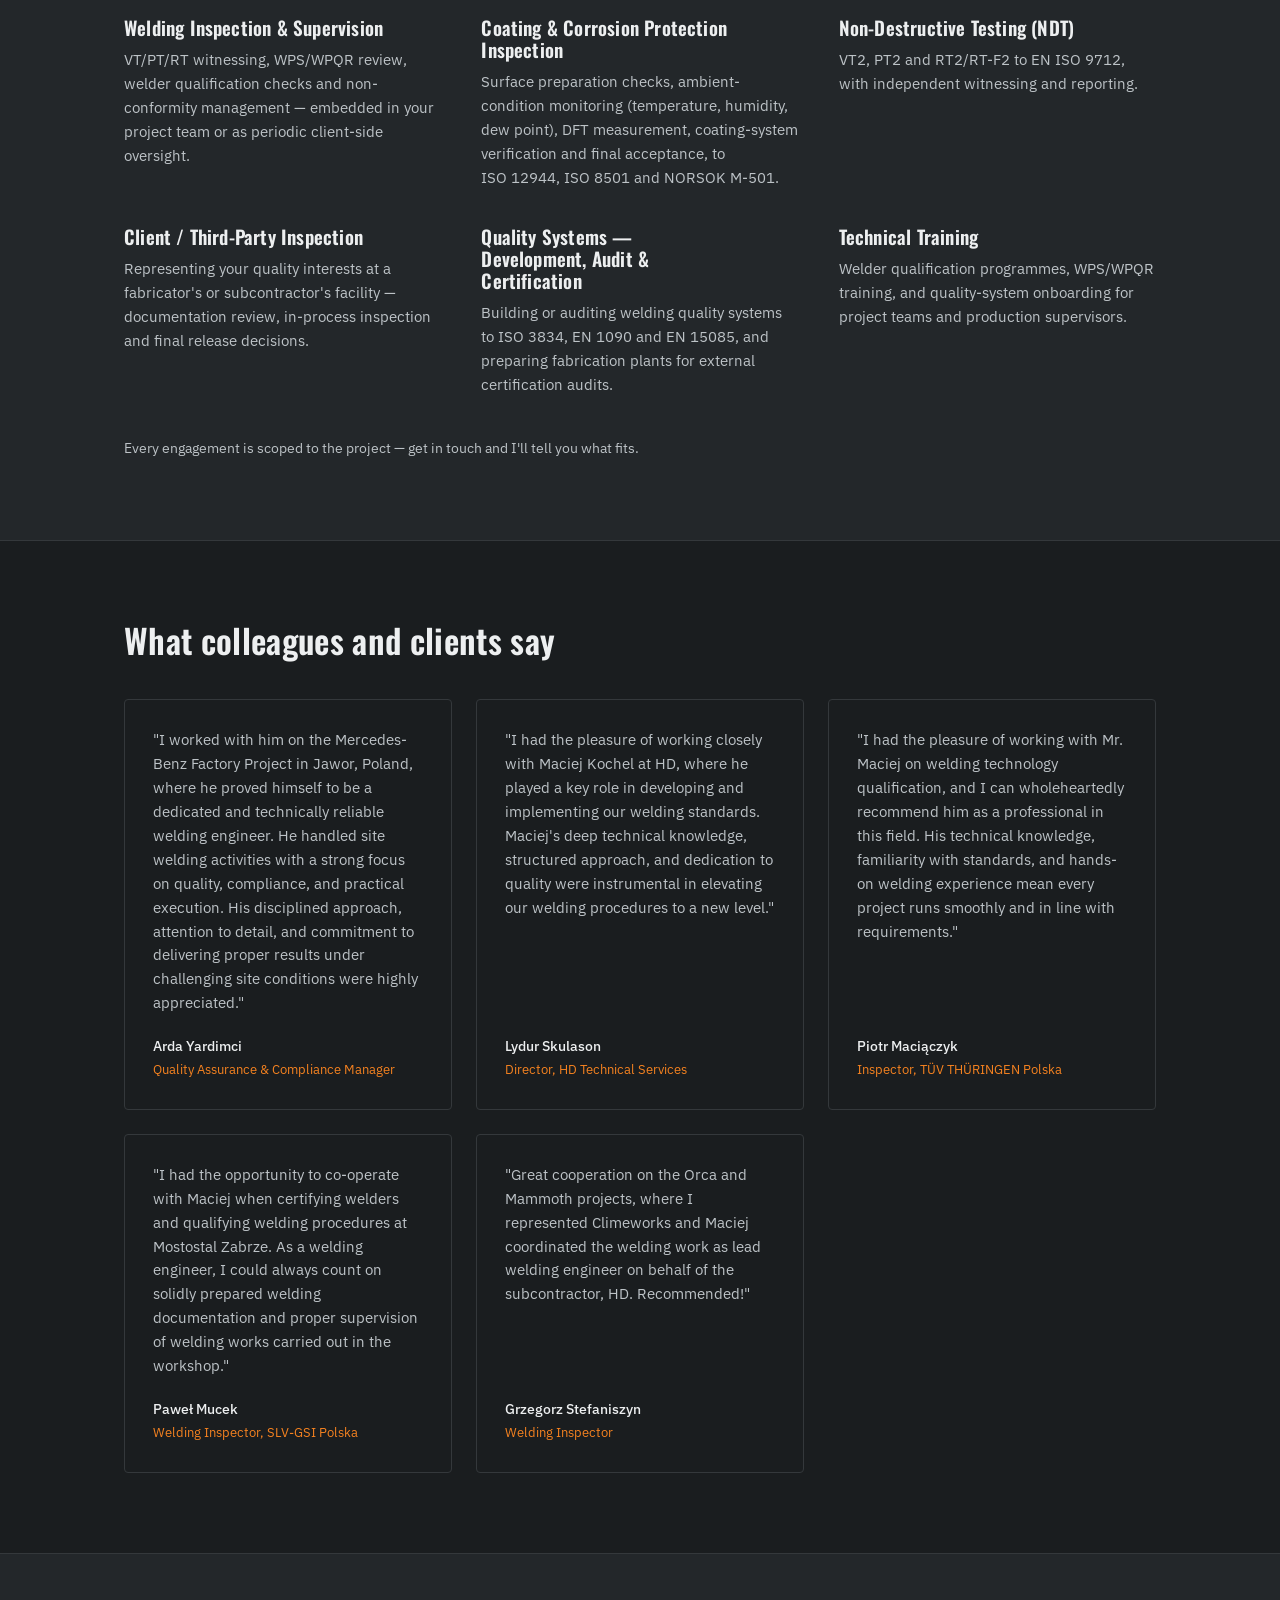
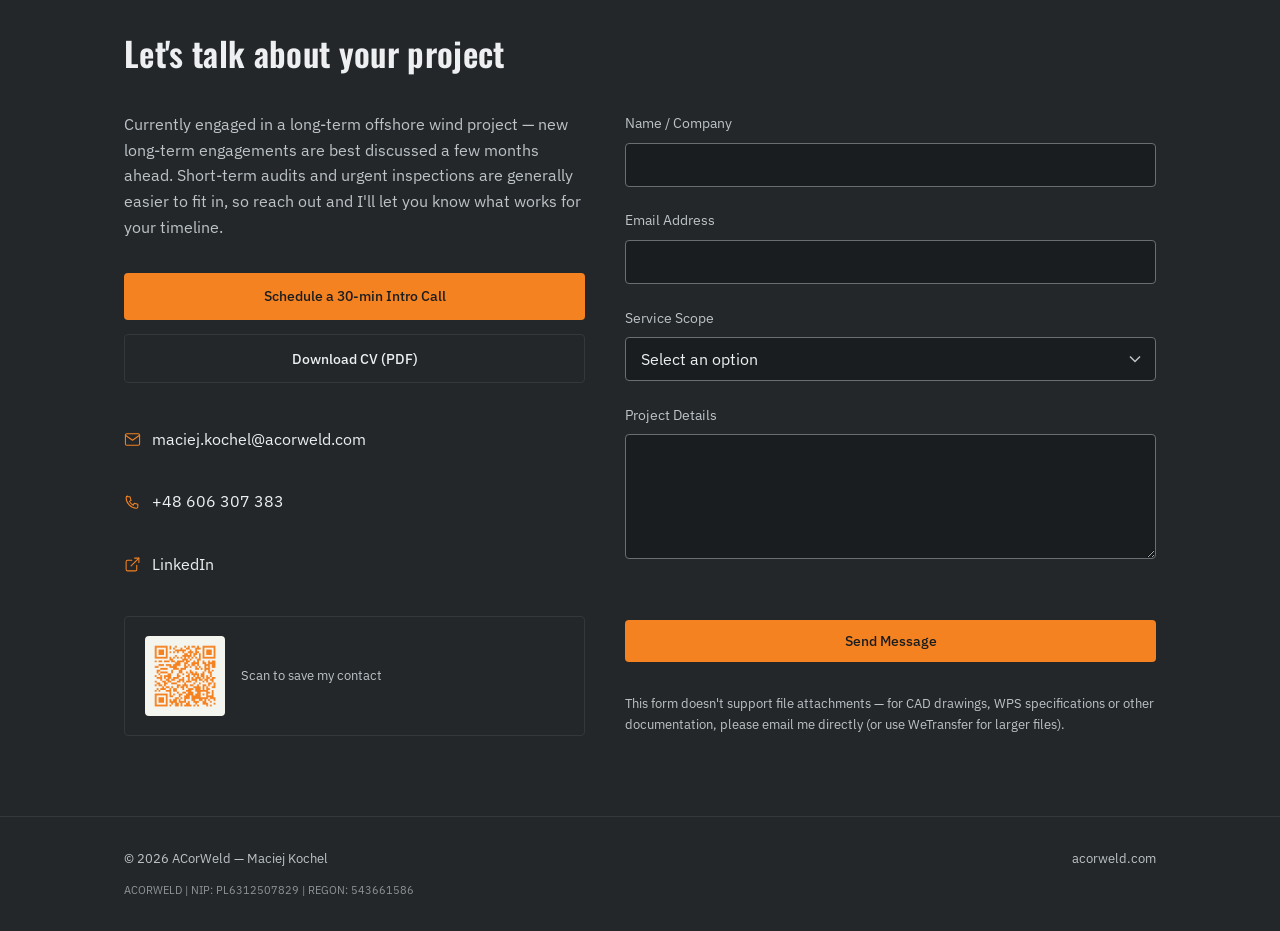
==== commit dbcfebfa: "Add files via upload" ====
--- a/index.html
+++ b/index.html
@@ -79,7 +79,7 @@
           <a href="cv-maciej-kochel.pdf" target="_blank" rel="noopener" class="btn btn-ghost">View CV</a>
         </div>
       </div>
-      <div class="hero-photo" aria-hidden="true"><img src="assets/hero-photo.jpg" alt="" width="669" height="1050"></div>
+      <div class="hero-photo" aria-hidden="true"><img src="assets/hero-photo.jpg" alt="" width="712" height="1050"></div>
     </div>
     <div class="weld-line" aria-hidden="true"></div>
   </section>
@@ -201,6 +201,7 @@
           <span class="stamp-mark">RED</span>
           <p class="stamp-title">FROSIO Coating Inspector</p>
           <p class="stamp-sub">Level III</p>
+          <p class="stamp-cert-no">Certificate No. 16699</p>
           <a href="assets/frosio-certificate.pdf" target="_blank" rel="noopener" class="stamp-link">View certificate ↗</a>
         </div>
         <div class="stamp">
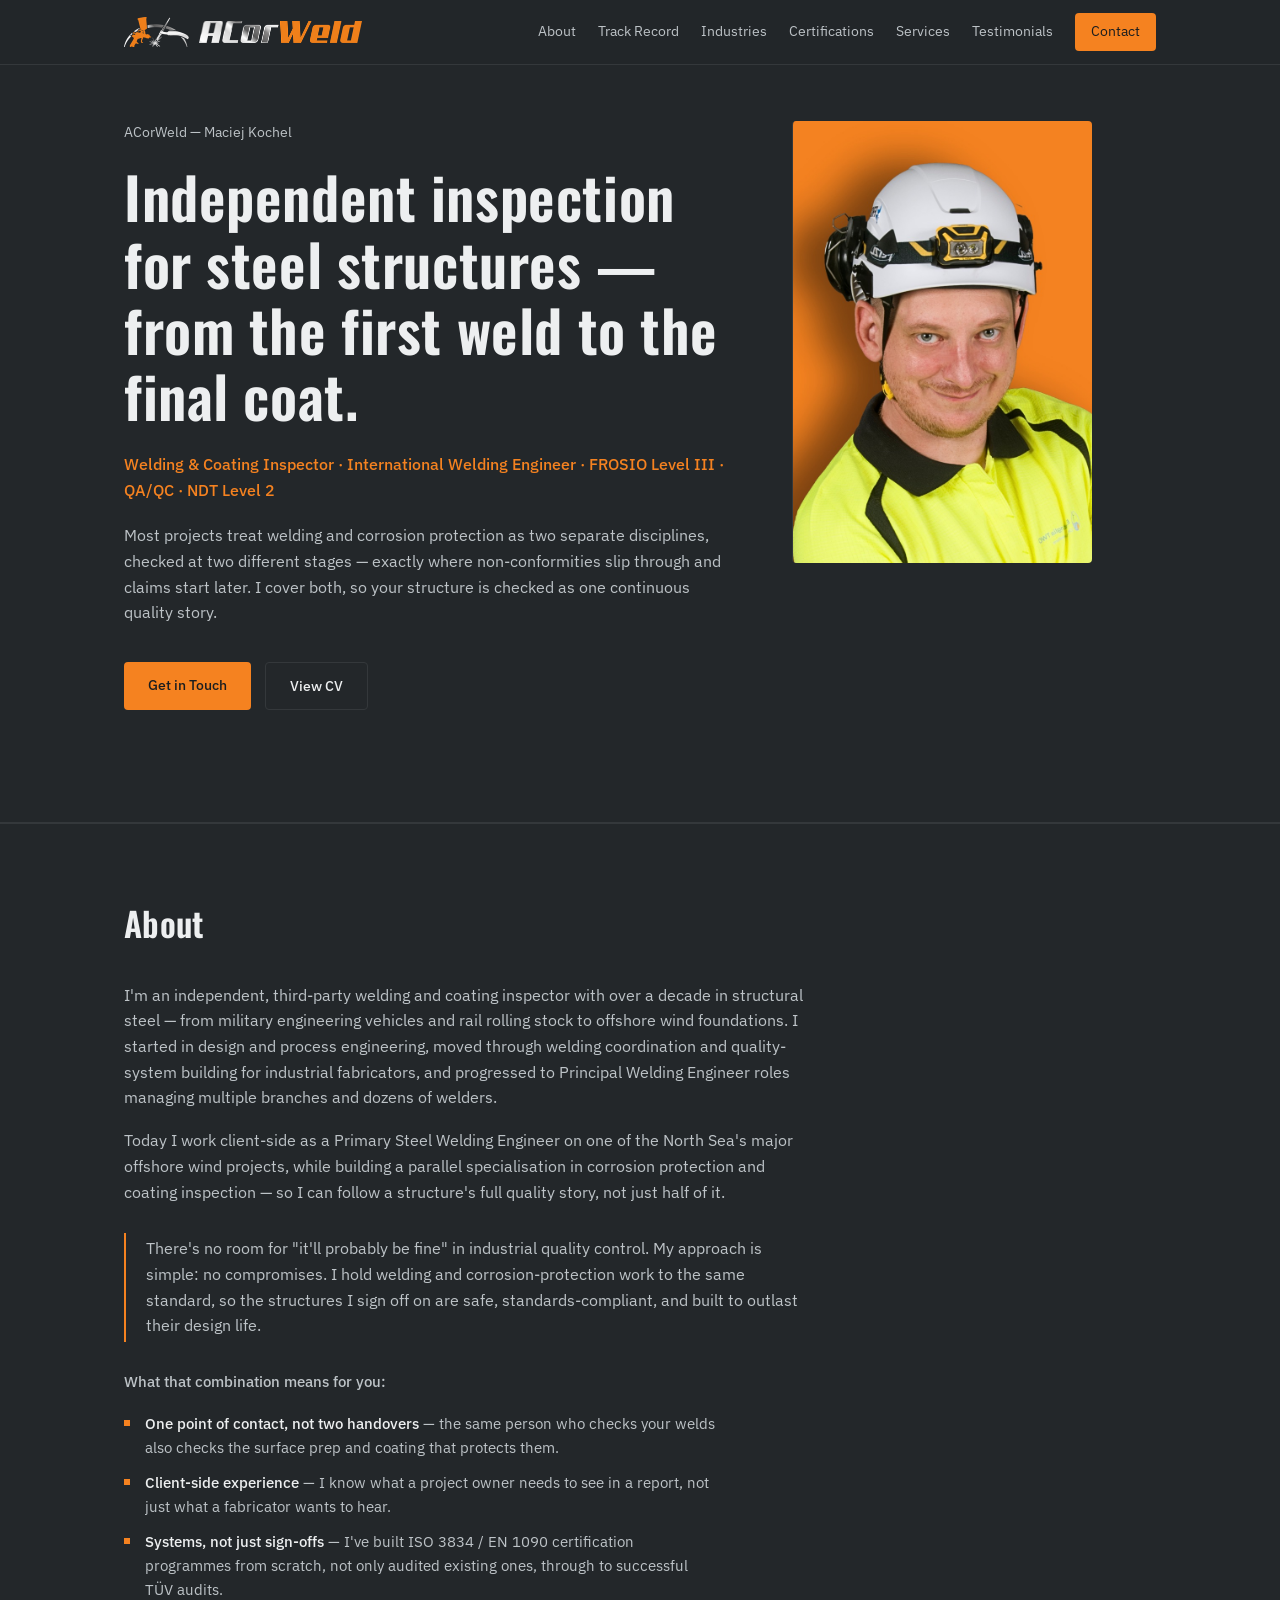
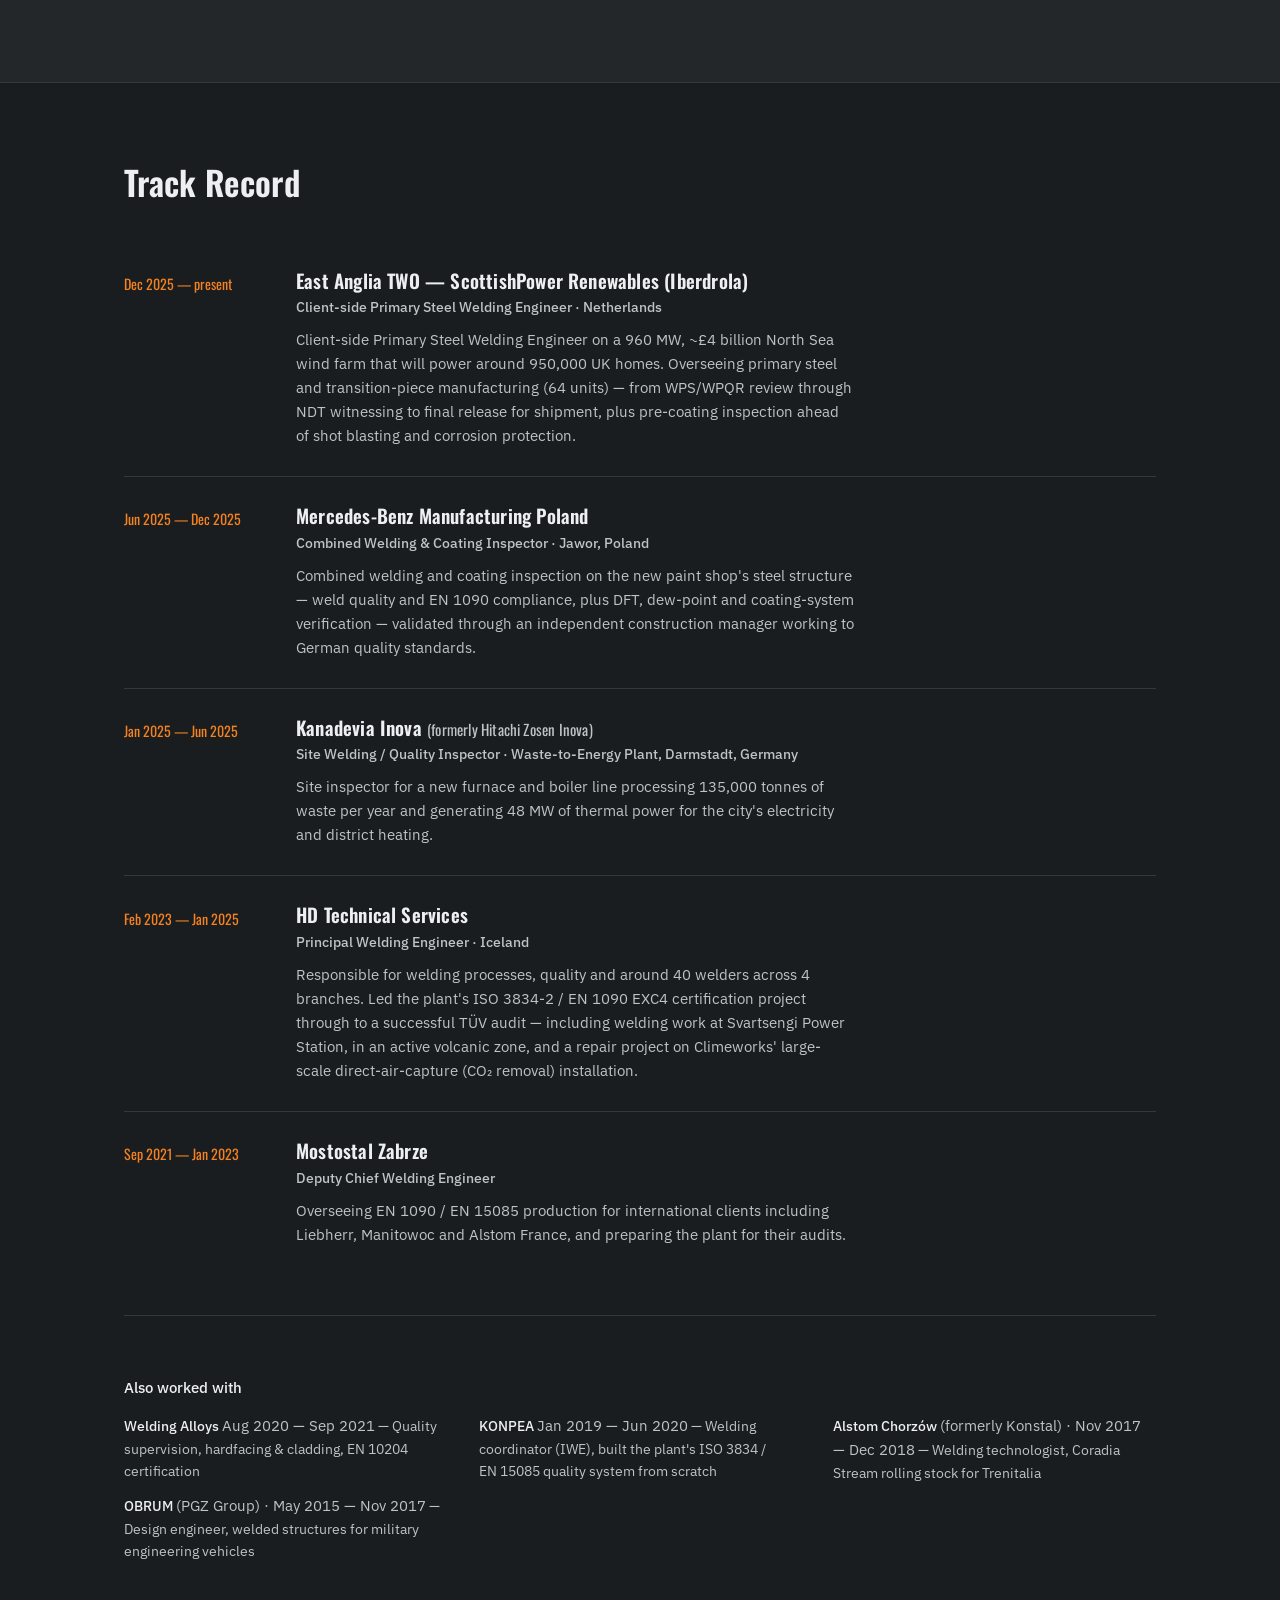
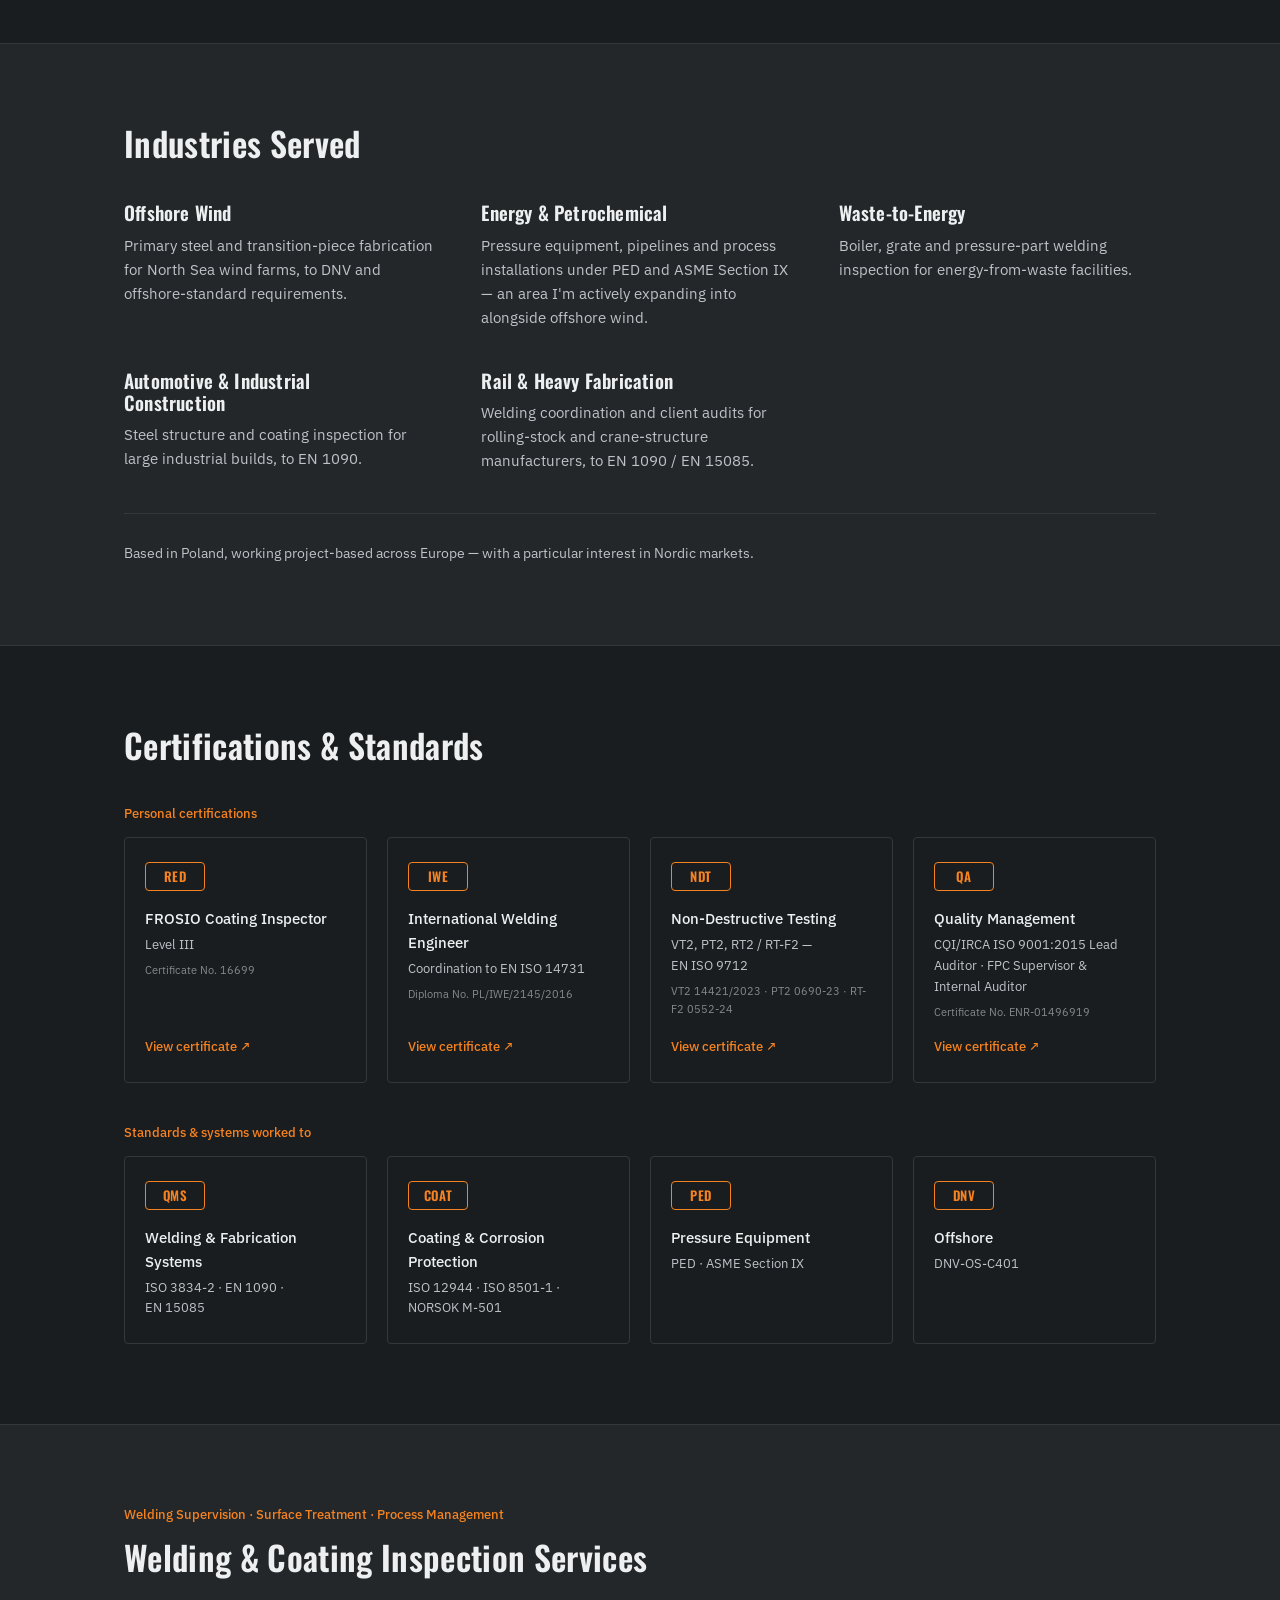
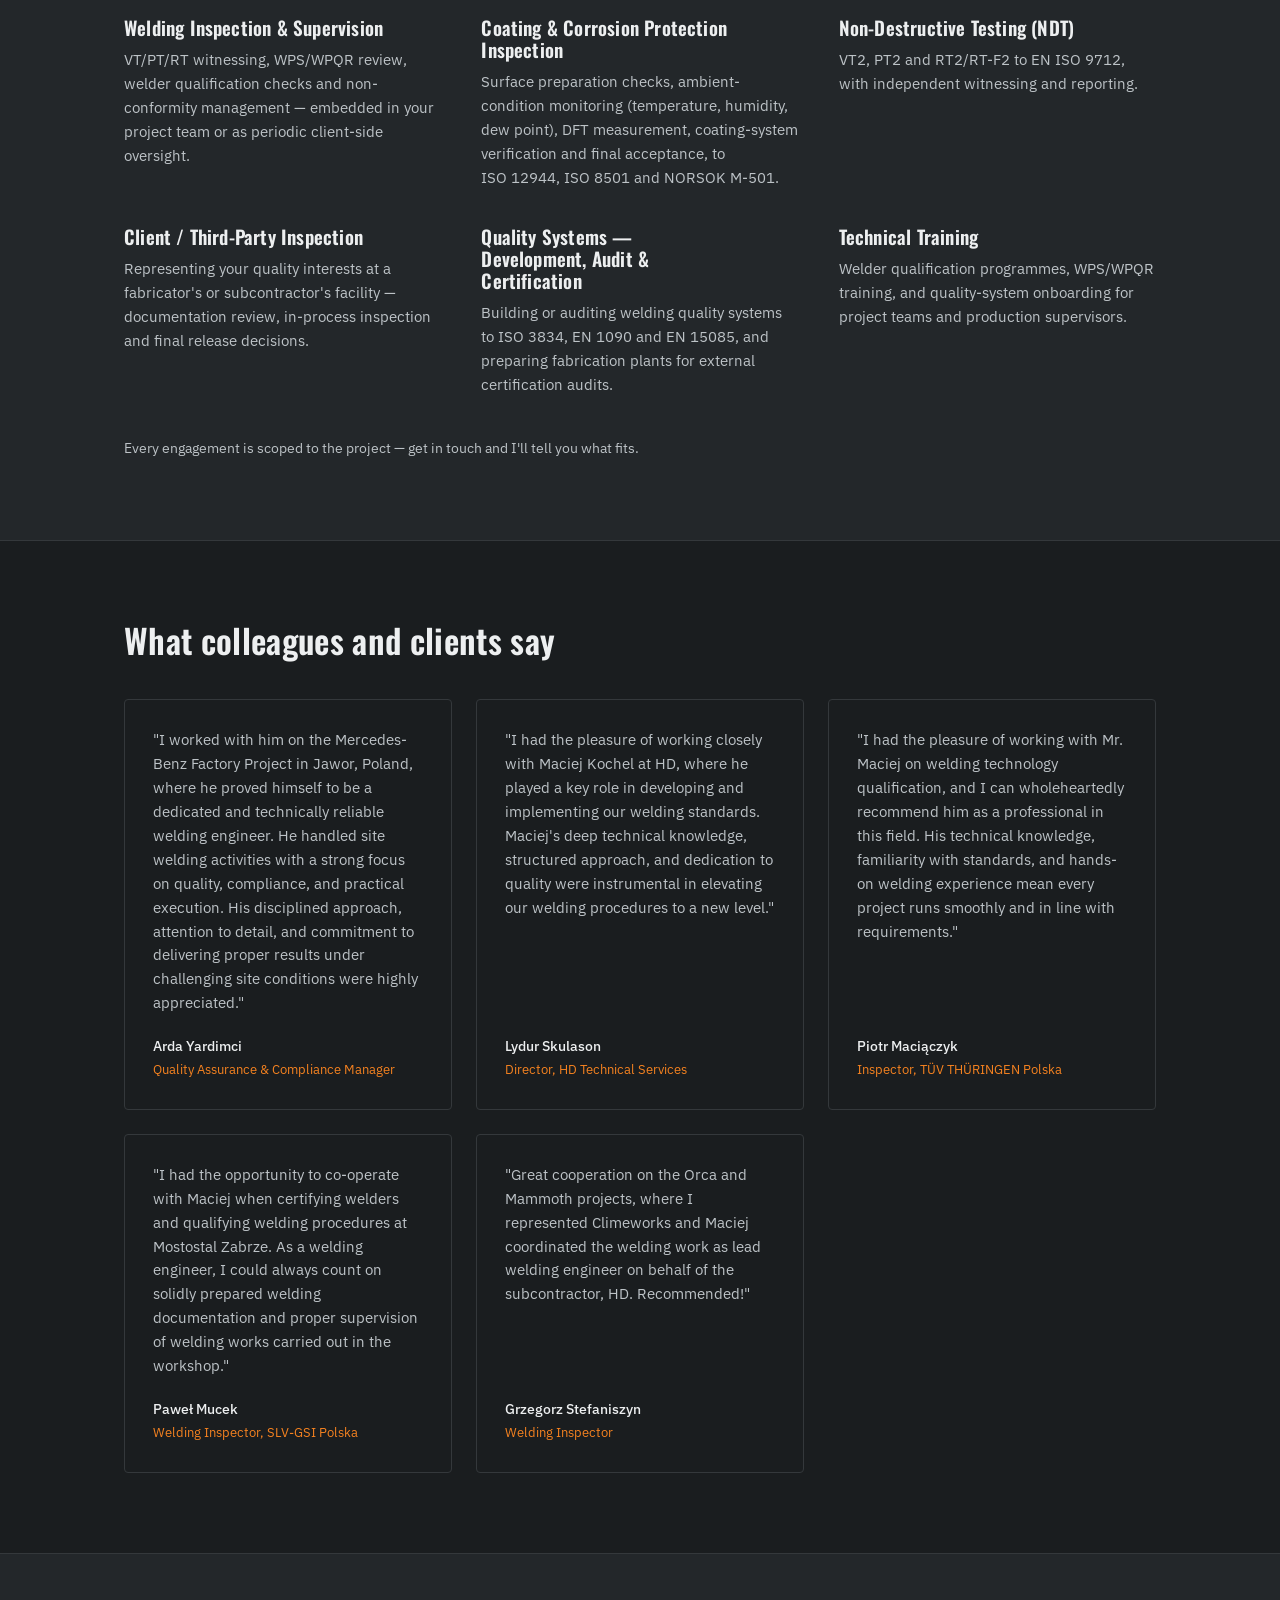
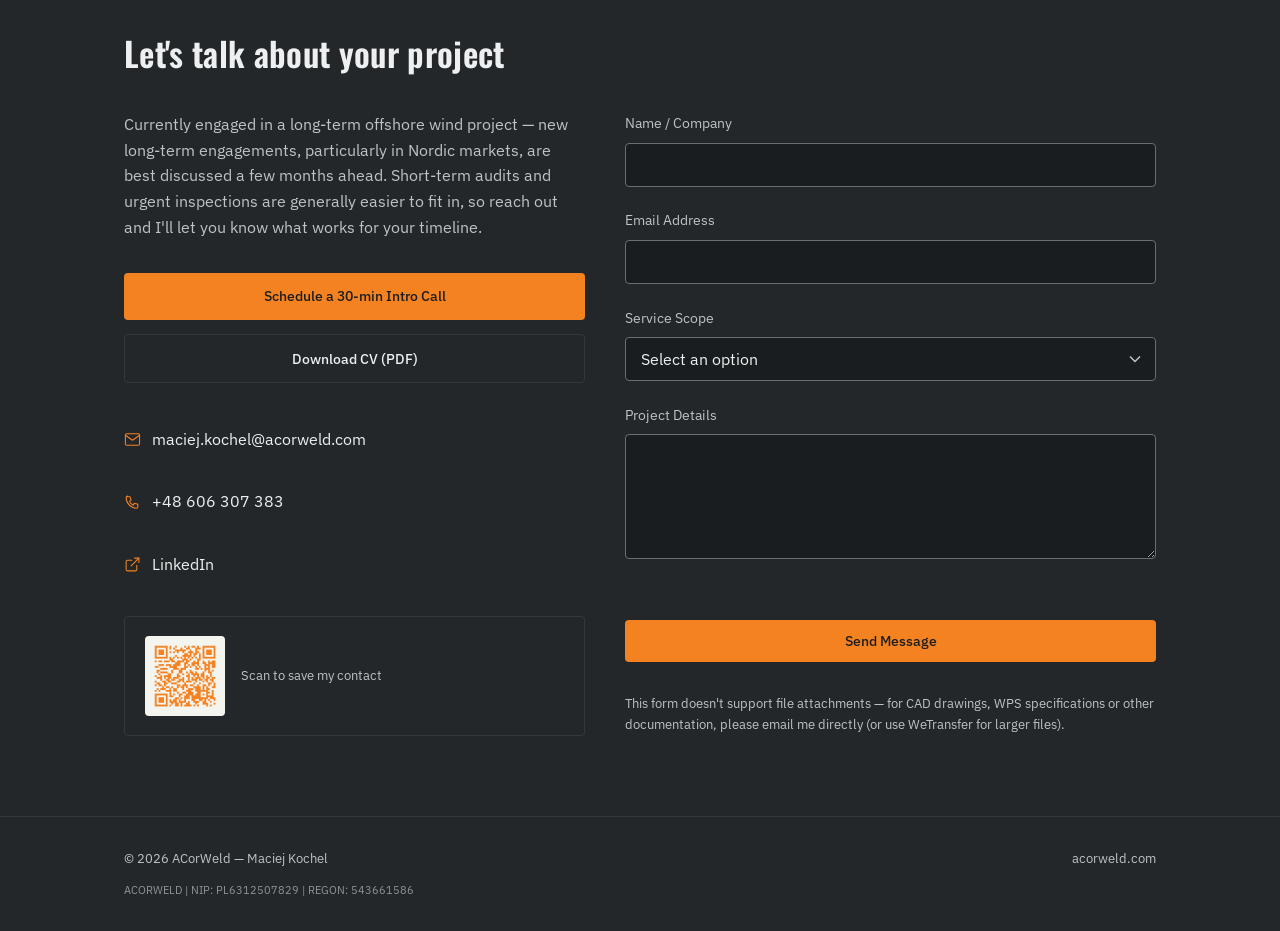
==== commit 42ddfb01: "Add files via upload" ====
--- a/index.html
+++ b/index.html
@@ -79,7 +79,7 @@
           <a href="cv-maciej-kochel.pdf" target="_blank" rel="noopener" class="btn btn-ghost">View CV</a>
         </div>
       </div>
-      <div class="hero-photo" aria-hidden="true"><img src="assets/hero-photo.jpg" alt="" width="712" height="1050"></div>
+      <div class="hero-photo" aria-hidden="true"><img src="assets/hero-photo.jpg" alt="Maciej Kochel, independent welding and coating inspector, FROSIO and IWE certified" width="712" height="1050"></div>
     </div>
     <div class="weld-line" aria-hidden="true"></div>
   </section>
@@ -89,7 +89,7 @@
       <div class="section-grid">
         <h2>About</h2>
         <div class="section-body">
-          <p>I'm a welding and coating inspector with over a decade in structural steel — from military engineering vehicles and rail rolling stock to offshore wind foundations. I started in design and process engineering, moved through welding coordination and quality-system building for industrial fabricators, and progressed to Principal Welding Engineer roles managing multiple branches and dozens of welders.</p>
+          <p>I'm an independent, third-party welding and coating inspector with over a decade in structural steel — from military engineering vehicles and rail rolling stock to offshore wind foundations. I started in design and process engineering, moved through welding coordination and quality-system building for industrial fabricators, and progressed to Principal Welding Engineer roles managing multiple branches and dozens of welders.</p>
           <p>Today I work client-side as a Primary Steel Welding Engineer on one of the North Sea's major offshore wind projects, while building a parallel specialisation in corrosion protection and coating inspection — so I can follow a structure's full quality story, not just half of it.</p>
           <p class="pull-quote">There's no room for "it'll probably be fine" in industrial quality control. My approach is simple: no compromises. I hold welding and corrosion-protection work to the same standard, so the structures I sign off on are safe, standards-compliant, and built to outlast their design life.</p>
           <p class="section-lead">What that combination means for you:</p>
@@ -320,7 +320,7 @@
       <h2>Let's talk about your project</h2>
       <div class="contact-grid">
         <div class="contact-info">
-          <p class="hero-sub">Currently engaged in a long-term offshore wind project — new long-term engagements are best discussed a few months ahead. Short-term audits and urgent inspections are generally easier to fit in, so reach out and I'll let you know what works for your timeline.</p>
+          <p class="hero-sub">Currently engaged in a long-term offshore wind project — new long-term engagements, particularly in Nordic markets, are best discussed a few months ahead. Short-term audits and urgent inspections are generally easier to fit in, so reach out and I'll let you know what works for your timeline.</p>
           <div class="hero-actions contact-actions">
             <a href="https://calendly.com/acorweld/30min" target="_blank" rel="noopener" class="btn btn-primary">Schedule a 30-min Intro Call</a>
             <a href="cv-maciej-kochel.pdf" target="_blank" rel="noopener" class="btn btn-ghost">Download CV (PDF)</a>
--- a/style.css
+++ b/style.css
@@ -144,6 +144,8 @@
 
 .hero-photo {
   flex: 0 0 300px;
+  aspect-ratio: 712 / 1050;
+  align-self: flex-start;
   margin: 3.5rem 0 1.5rem;
   border-left: 0.5px solid var(--border);
   border-radius: 4px;
@@ -154,7 +156,7 @@
   width: 100%;
   height: 100%;
   object-fit: cover;
-  object-position: center 15%;
+  object-position: center;
   display: block;
 }
 
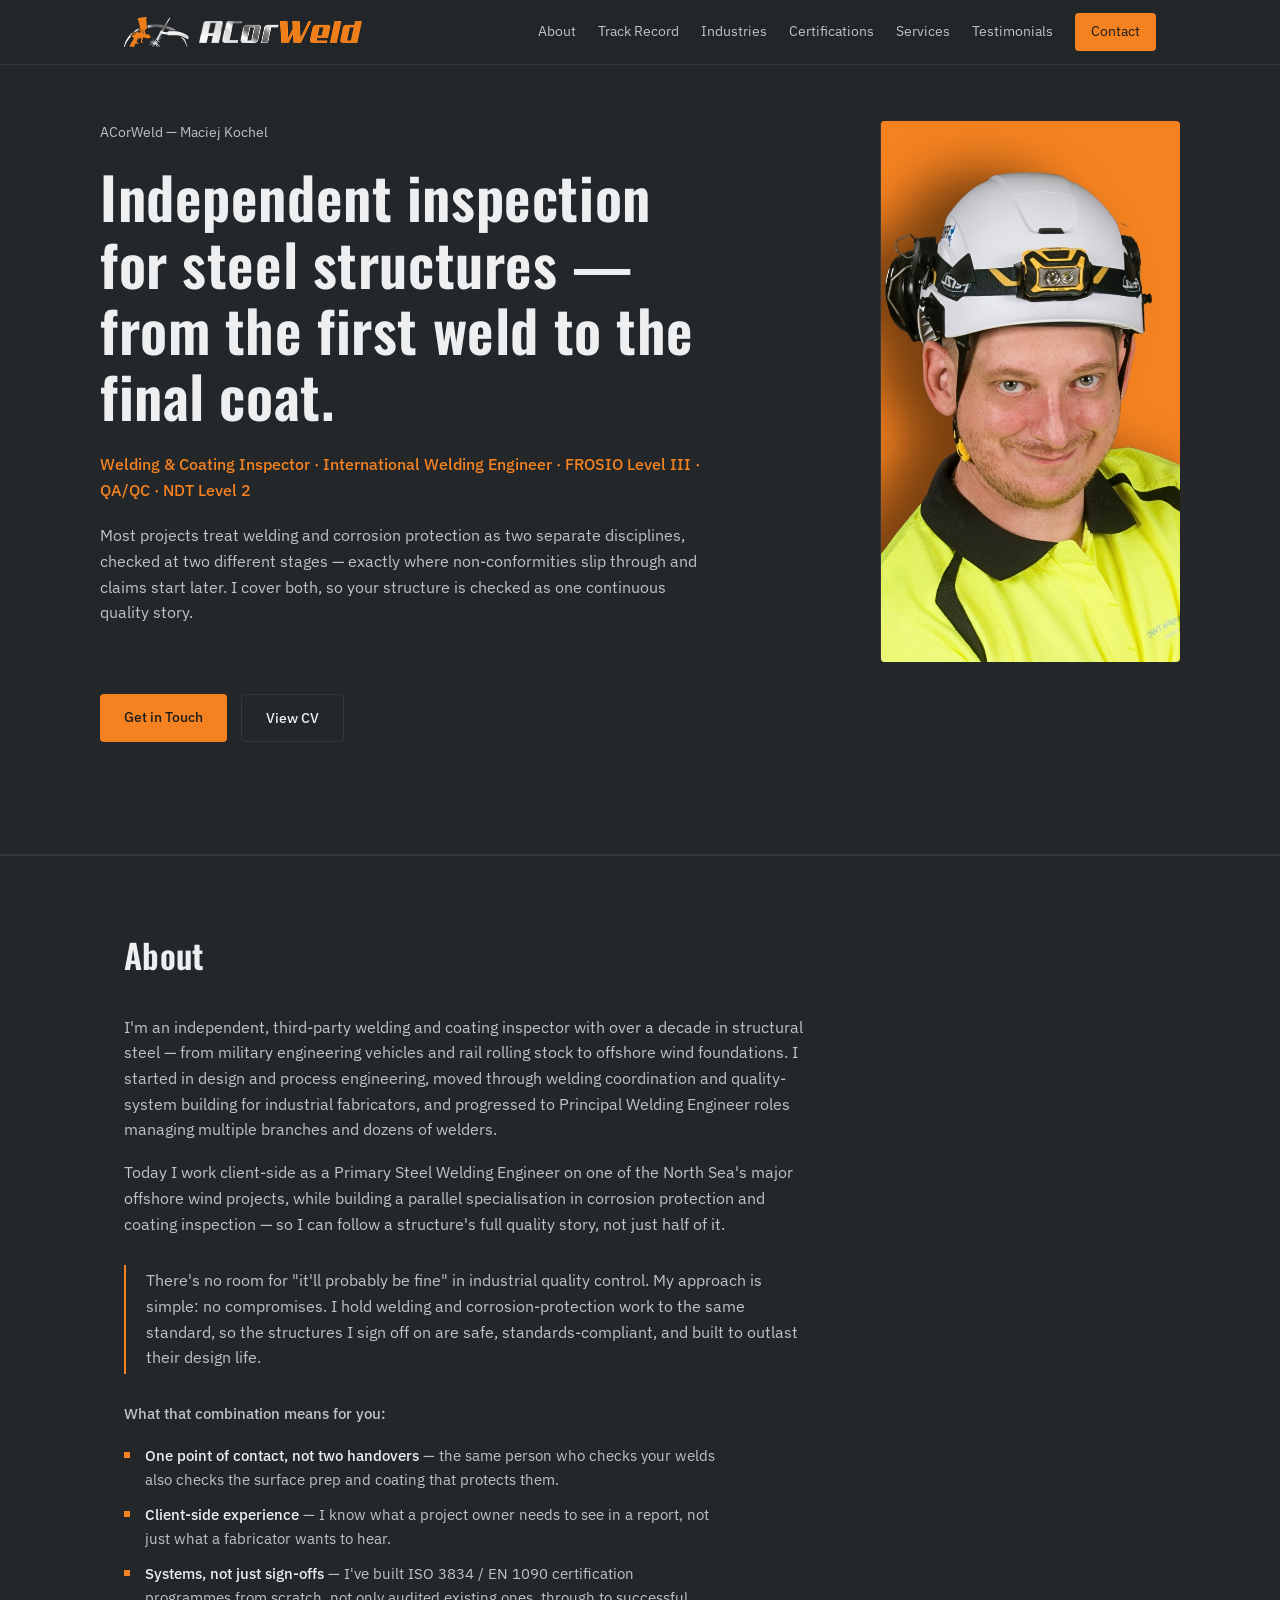
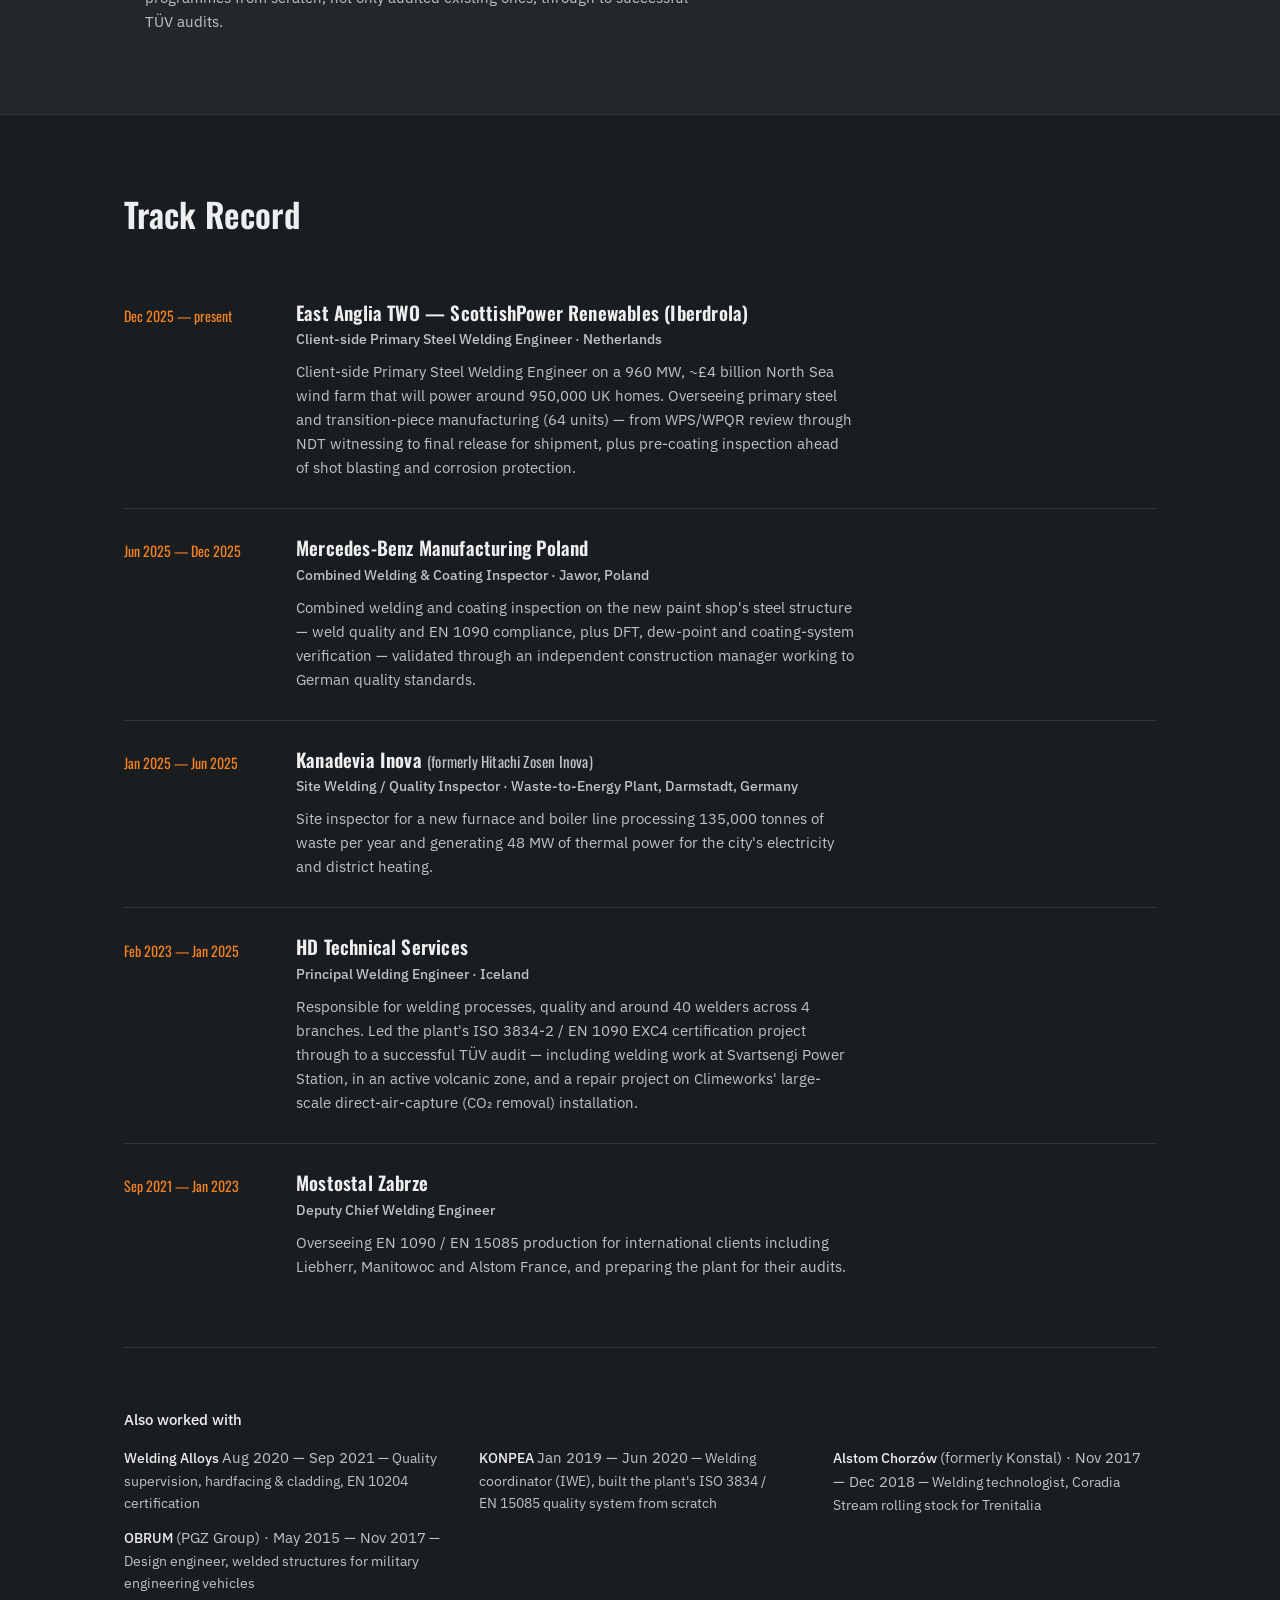
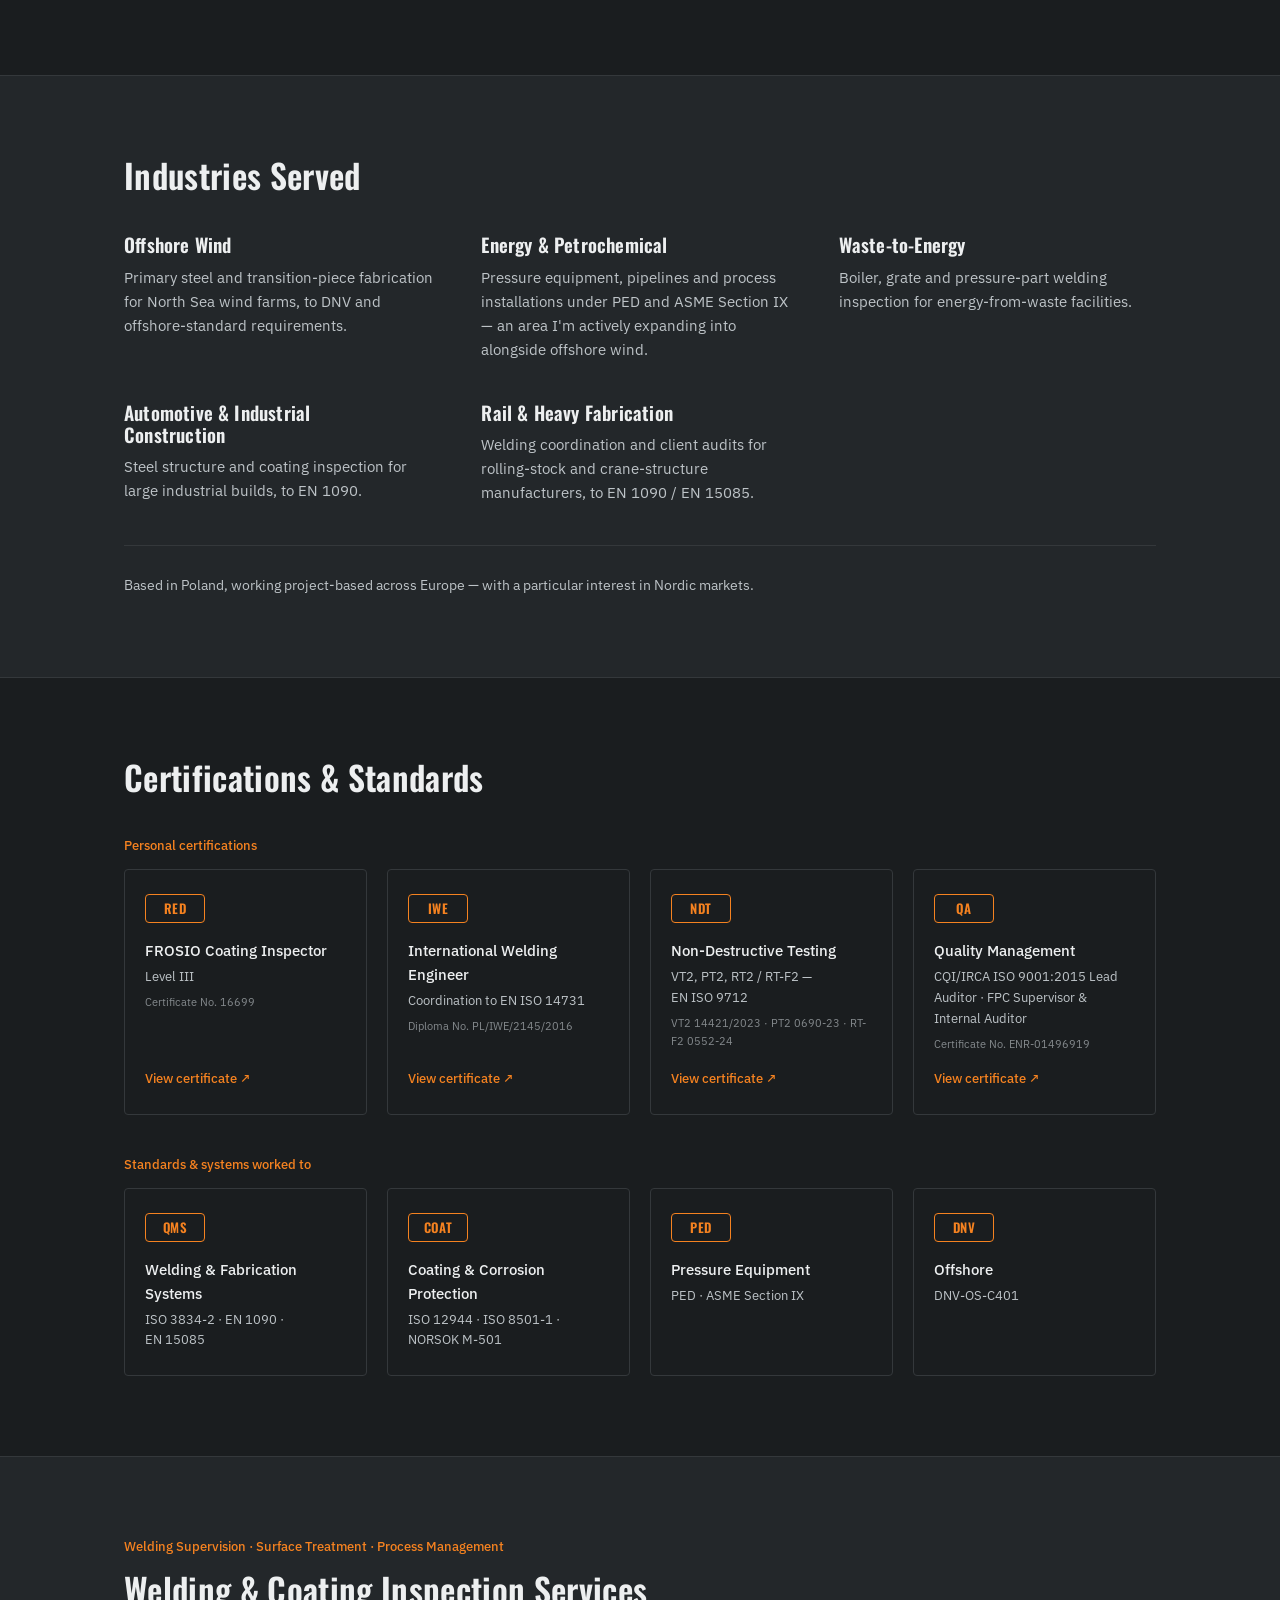
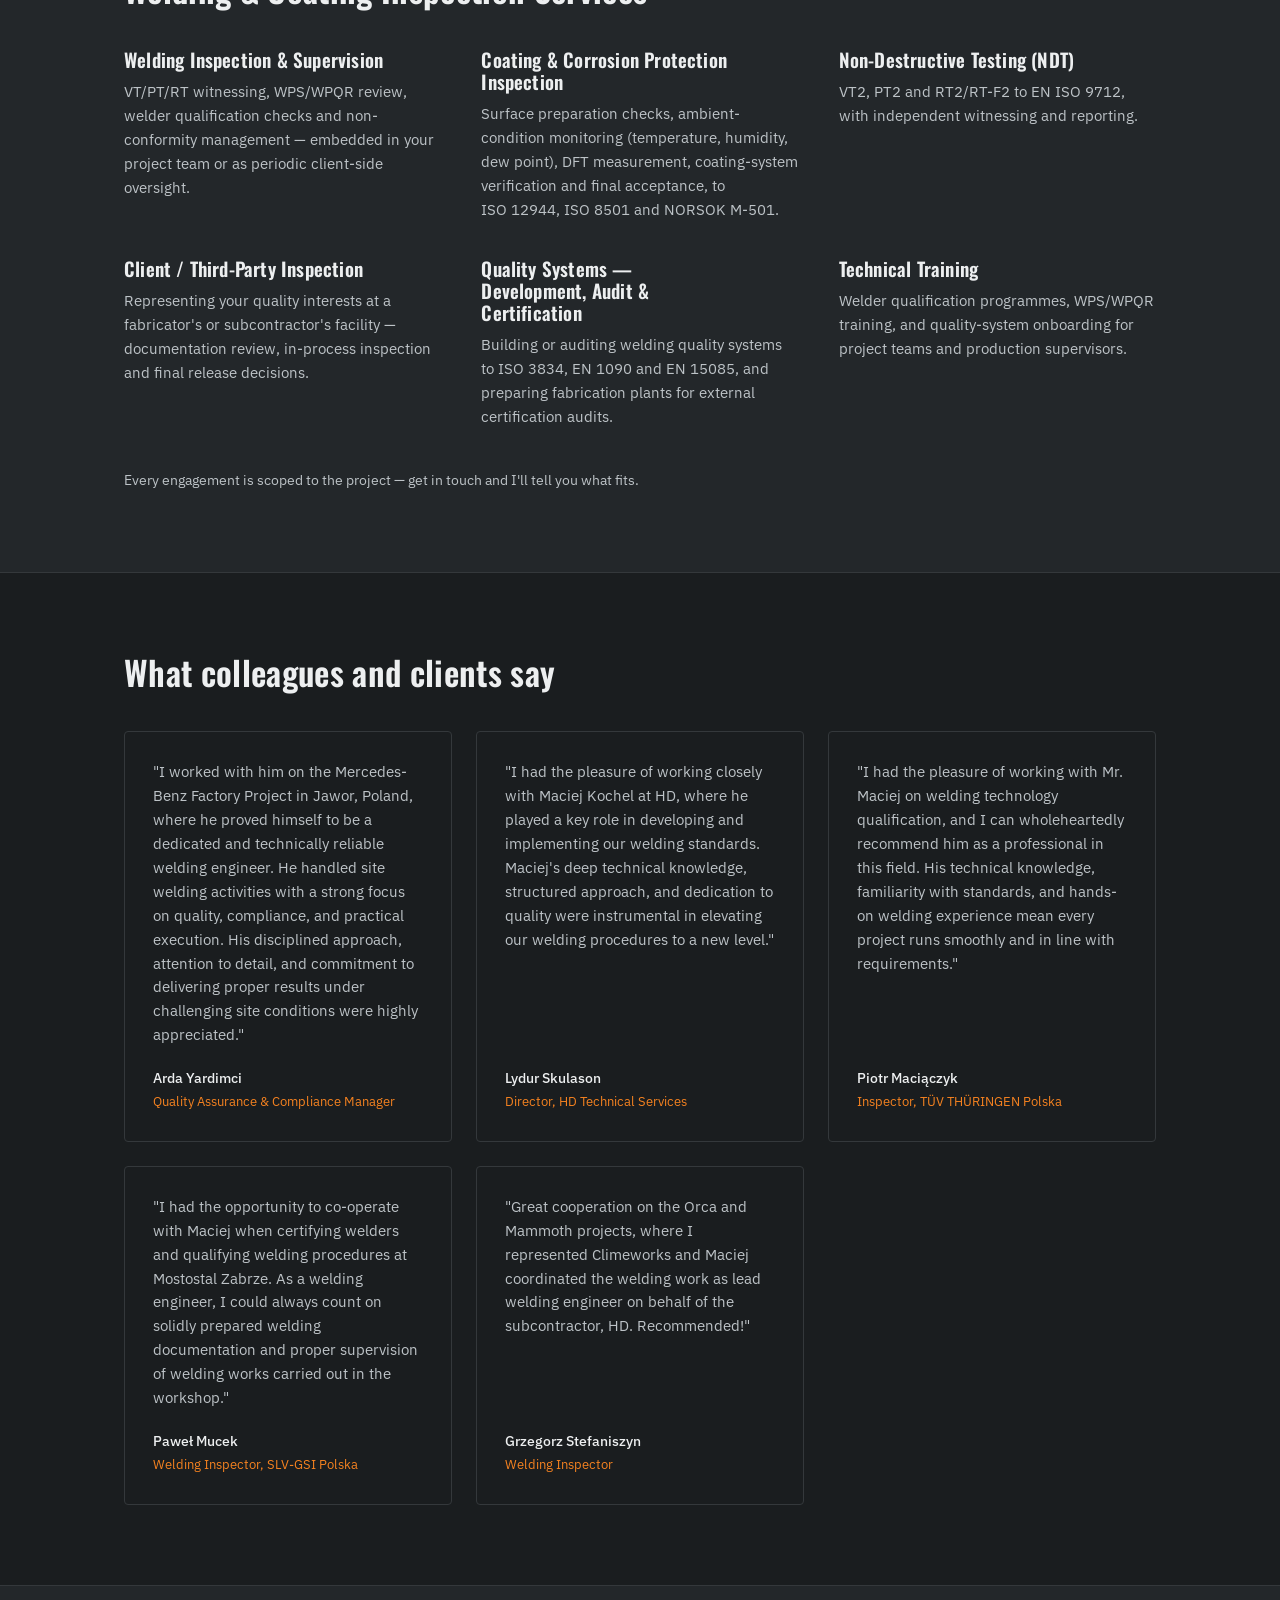
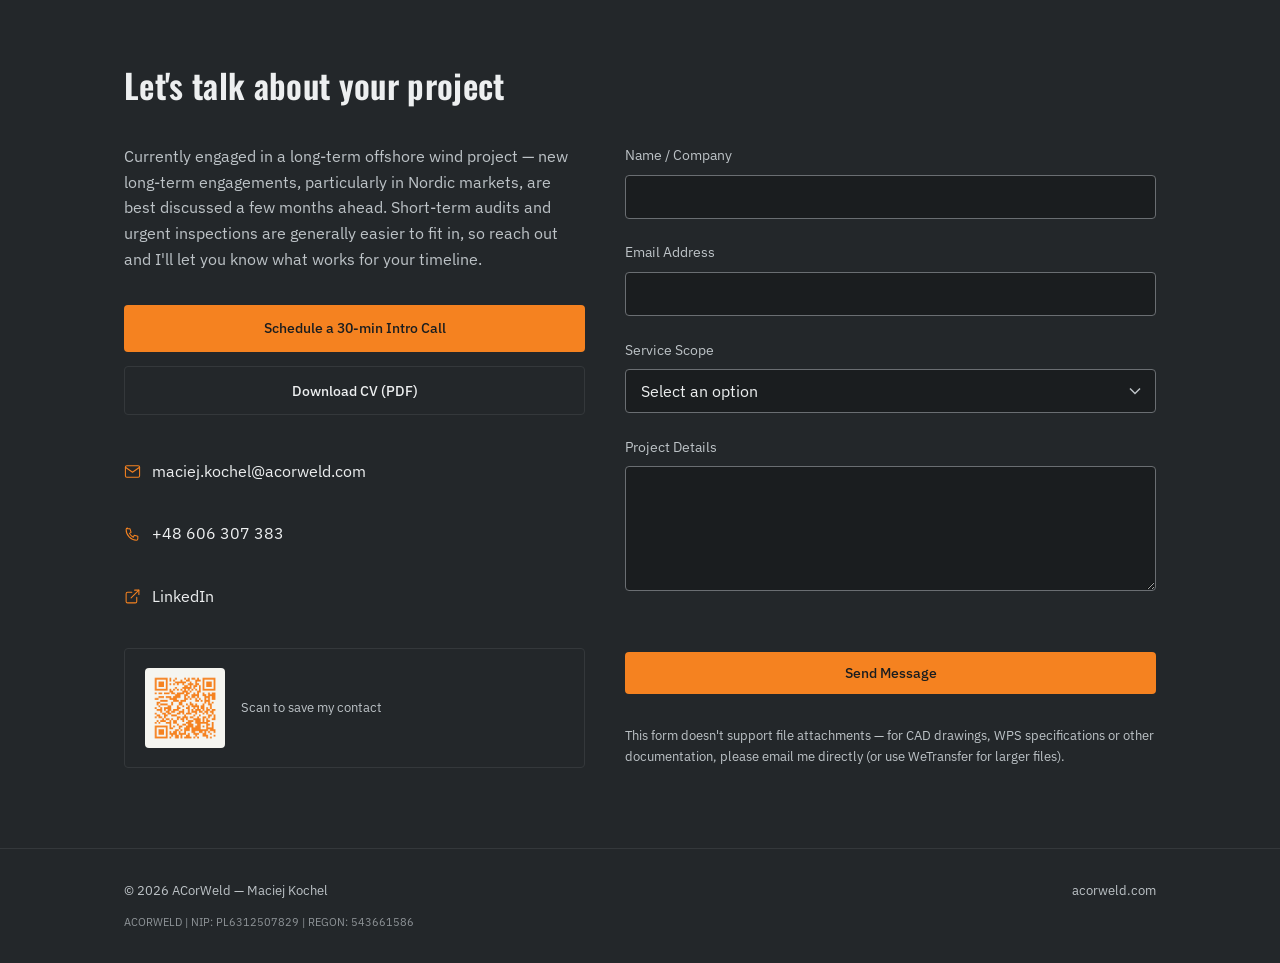
==== commit f5ef6b47: "Add files via upload" ====
--- a/index.html
+++ b/index.html
@@ -69,17 +69,17 @@
 
   <section id="hero" class="hero">
     <div class="container hero-flex">
-      <div class="hero-inner">
+      <div class="hero-text">
         <p class="eyebrow-plain">ACorWeld — Maciej Kochel</p>
         <h1>Independent inspection for steel structures — from the first weld to the final coat.</h1>
         <p class="hero-role">Welding &amp; Coating Inspector · International Welding Engineer · FROSIO Level III · QA/QC · NDT Level 2</p>
         <p class="hero-sub">Most projects treat welding and corrosion protection as two separate disciplines, checked at two different stages — exactly where non-conformities slip through and claims start later. I cover both, so your structure is checked as one continuous quality story.</p>
-        <div class="hero-actions">
-          <a href="#contact" class="btn btn-primary">Get in Touch</a>
-          <a href="cv-maciej-kochel.pdf" target="_blank" rel="noopener" class="btn btn-ghost">View CV</a>
-        </div>
       </div>
       <div class="hero-photo" aria-hidden="true"><img src="assets/hero-photo.jpg" alt="Maciej Kochel, independent welding and coating inspector, FROSIO and IWE certified" width="712" height="1050"></div>
+      <div class="hero-actions">
+        <a href="#contact" class="btn btn-primary">Get in Touch</a>
+        <a href="cv-maciej-kochel.pdf" target="_blank" rel="noopener" class="btn btn-ghost">View CV</a>
+      </div>
     </div>
     <div class="weld-line" aria-hidden="true"></div>
   </section>
--- a/style.css
+++ b/style.css
@@ -131,22 +131,25 @@
 }
 
 .hero-flex {
-  display: flex;
-  align-items: stretch;
-  gap: 3rem;
-}
-
-.hero-inner {
+  display: grid;
+  grid-template-columns: 1fr 300px;
+  grid-template-areas:
+    "text    photo"
+    "actions .";
+  column-gap: 3rem;
+  row-gap: 2rem;
+  align-items: start;
+  padding: 3.5rem 0 3rem;
+}
+
+.hero-text {
+  grid-area: text;
   max-width: 620px;
-  padding: 3.5rem 0 3rem;
-  flex: 1 1 auto;
 }
 
 .hero-photo {
-  flex: 0 0 300px;
-  aspect-ratio: 712 / 1050;
-  align-self: flex-start;
-  margin: 3.5rem 0 1.5rem;
+  grid-area: photo;
+  align-self: stretch;
   border-left: 0.5px solid var(--border);
   border-radius: 4px;
   overflow: hidden;
@@ -186,6 +189,7 @@
 }
 
 .hero-actions {
+  grid-area: actions;
   display: flex;
   gap: 14px;
   flex-wrap: wrap;
@@ -720,6 +724,14 @@
 /* Responsive */
 @media (max-width: 900px) {
   .hero-photo { display: none; }
+
+  .hero-flex {
+    grid-template-columns: 1fr;
+    grid-template-areas:
+      "text"
+      "actions";
+    padding: 3rem 0 2.5rem;
+  }
 
   .record-row { grid-template-columns: 1fr; gap: 0.4rem; }
 
@@ -757,6 +769,4 @@
   }
 
   .section { padding: 3.5rem 0; }
-
-  .hero-inner { padding: 3rem 0 2.5rem; }
-}
+}
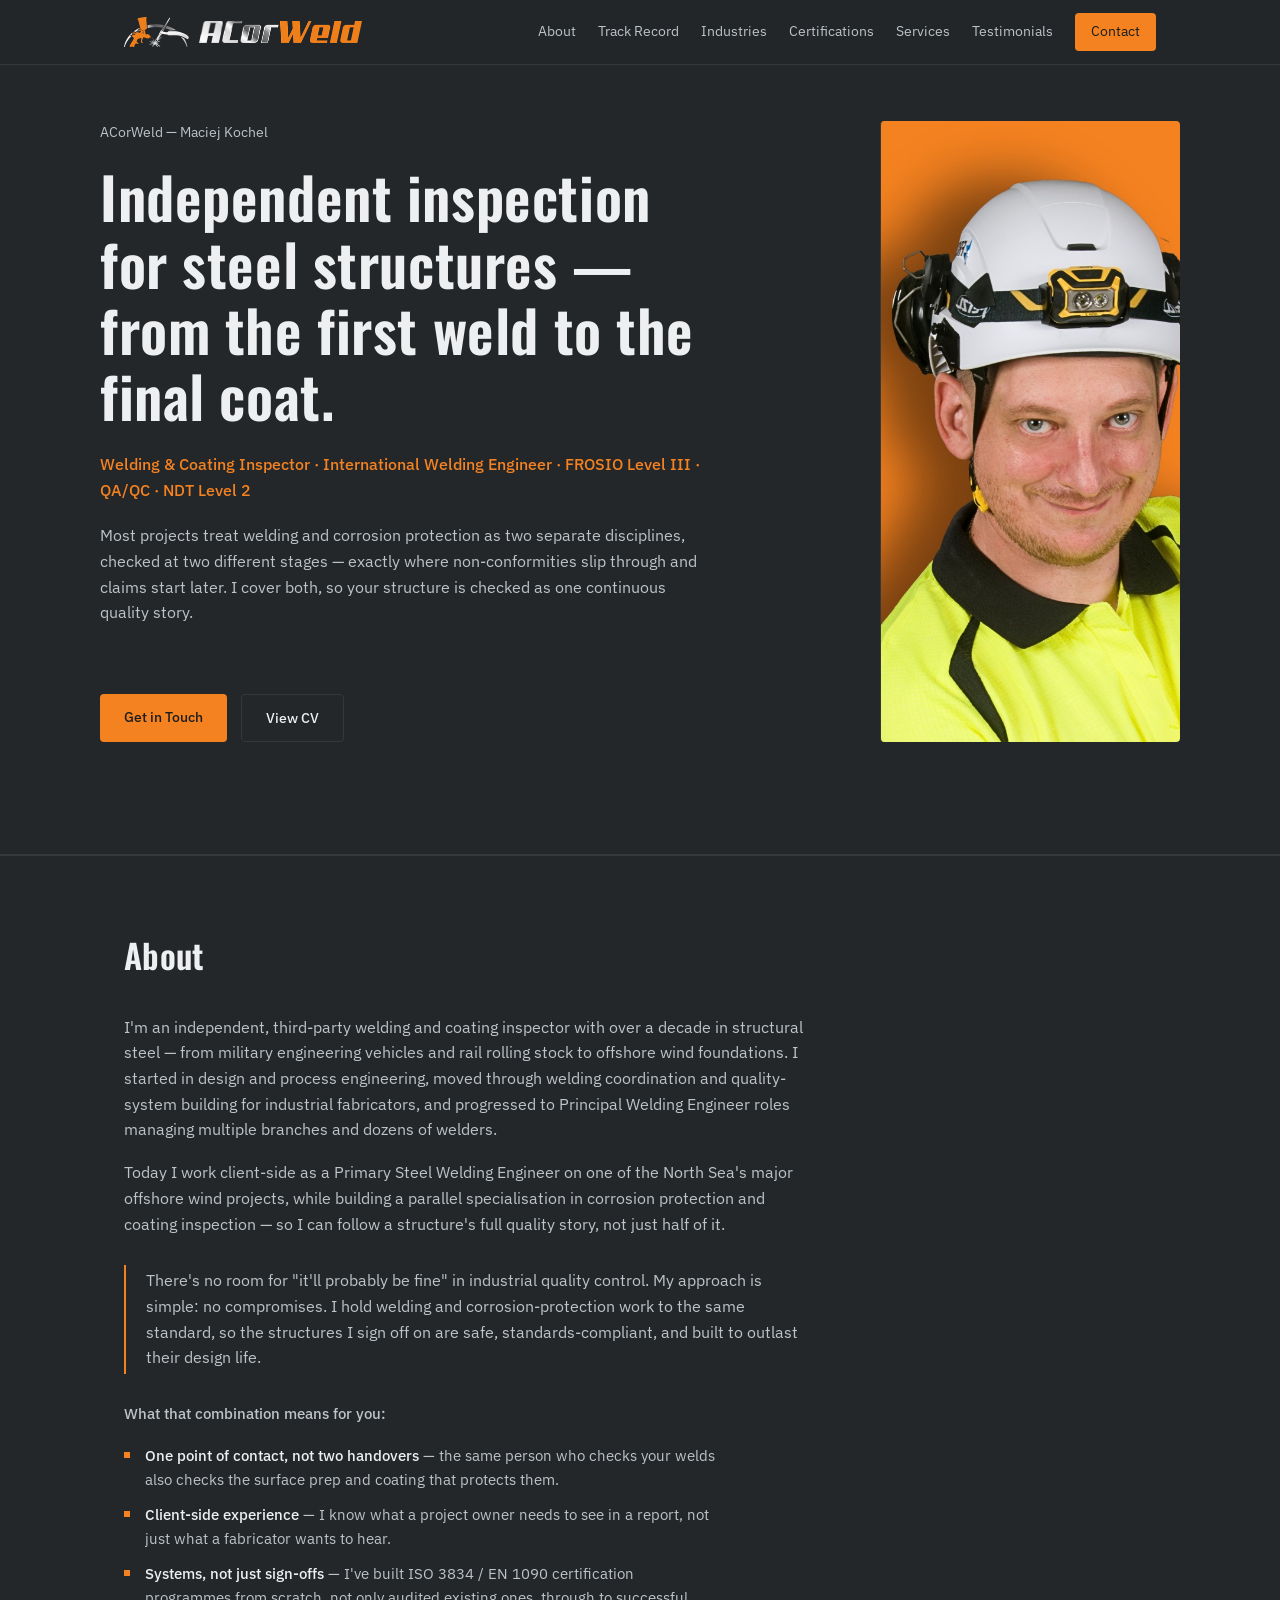
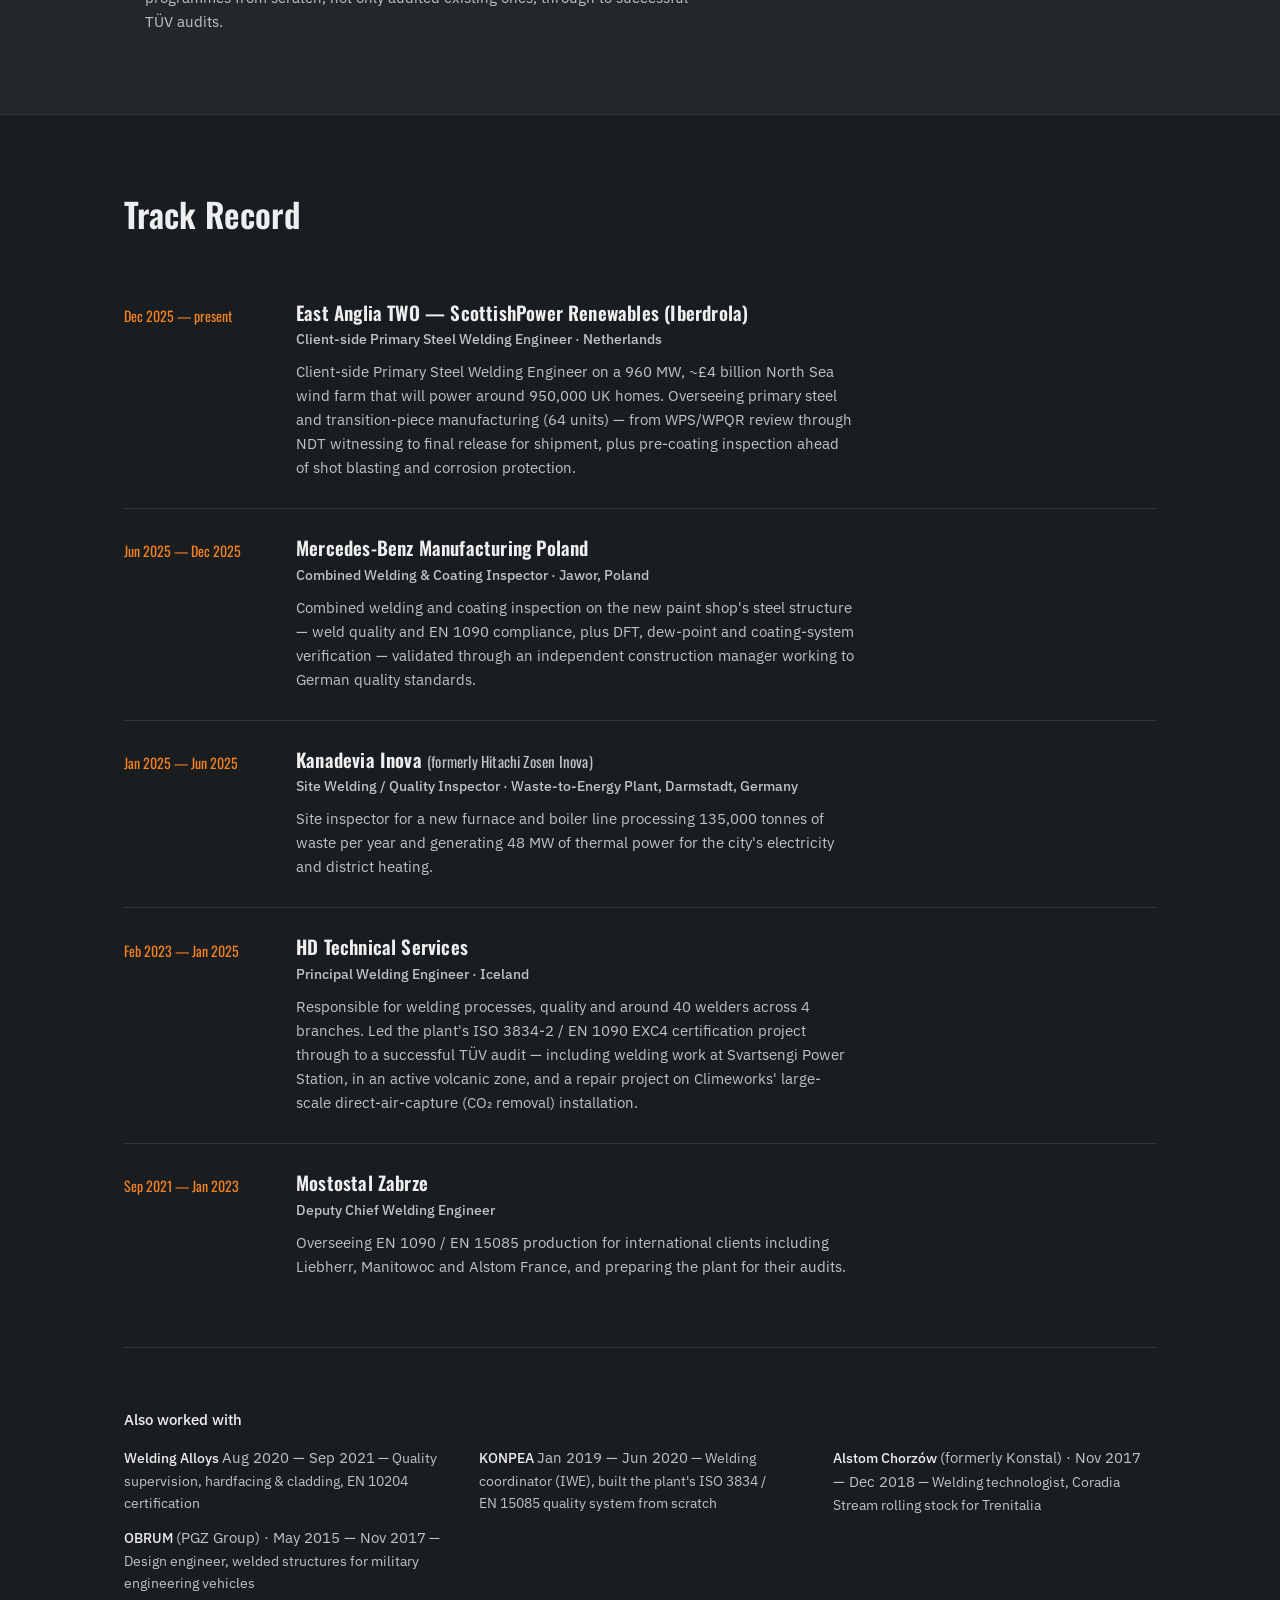
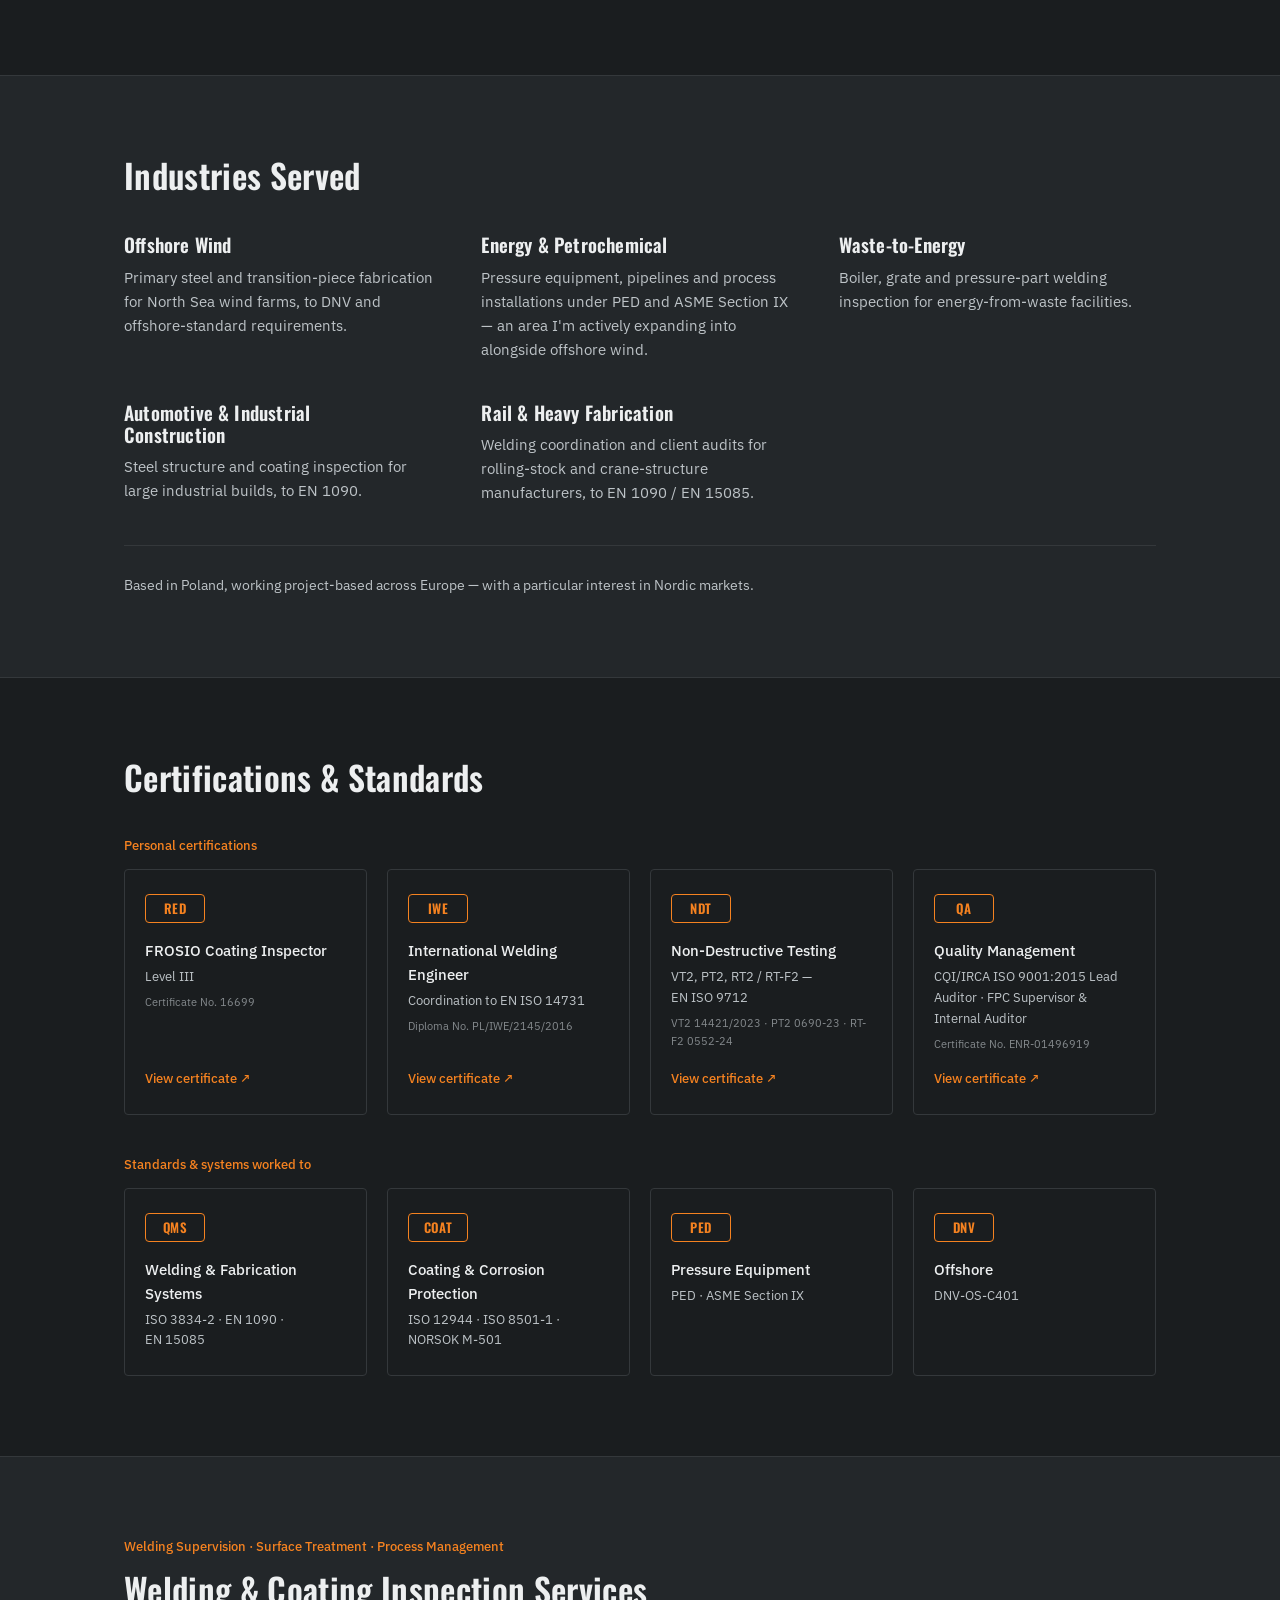
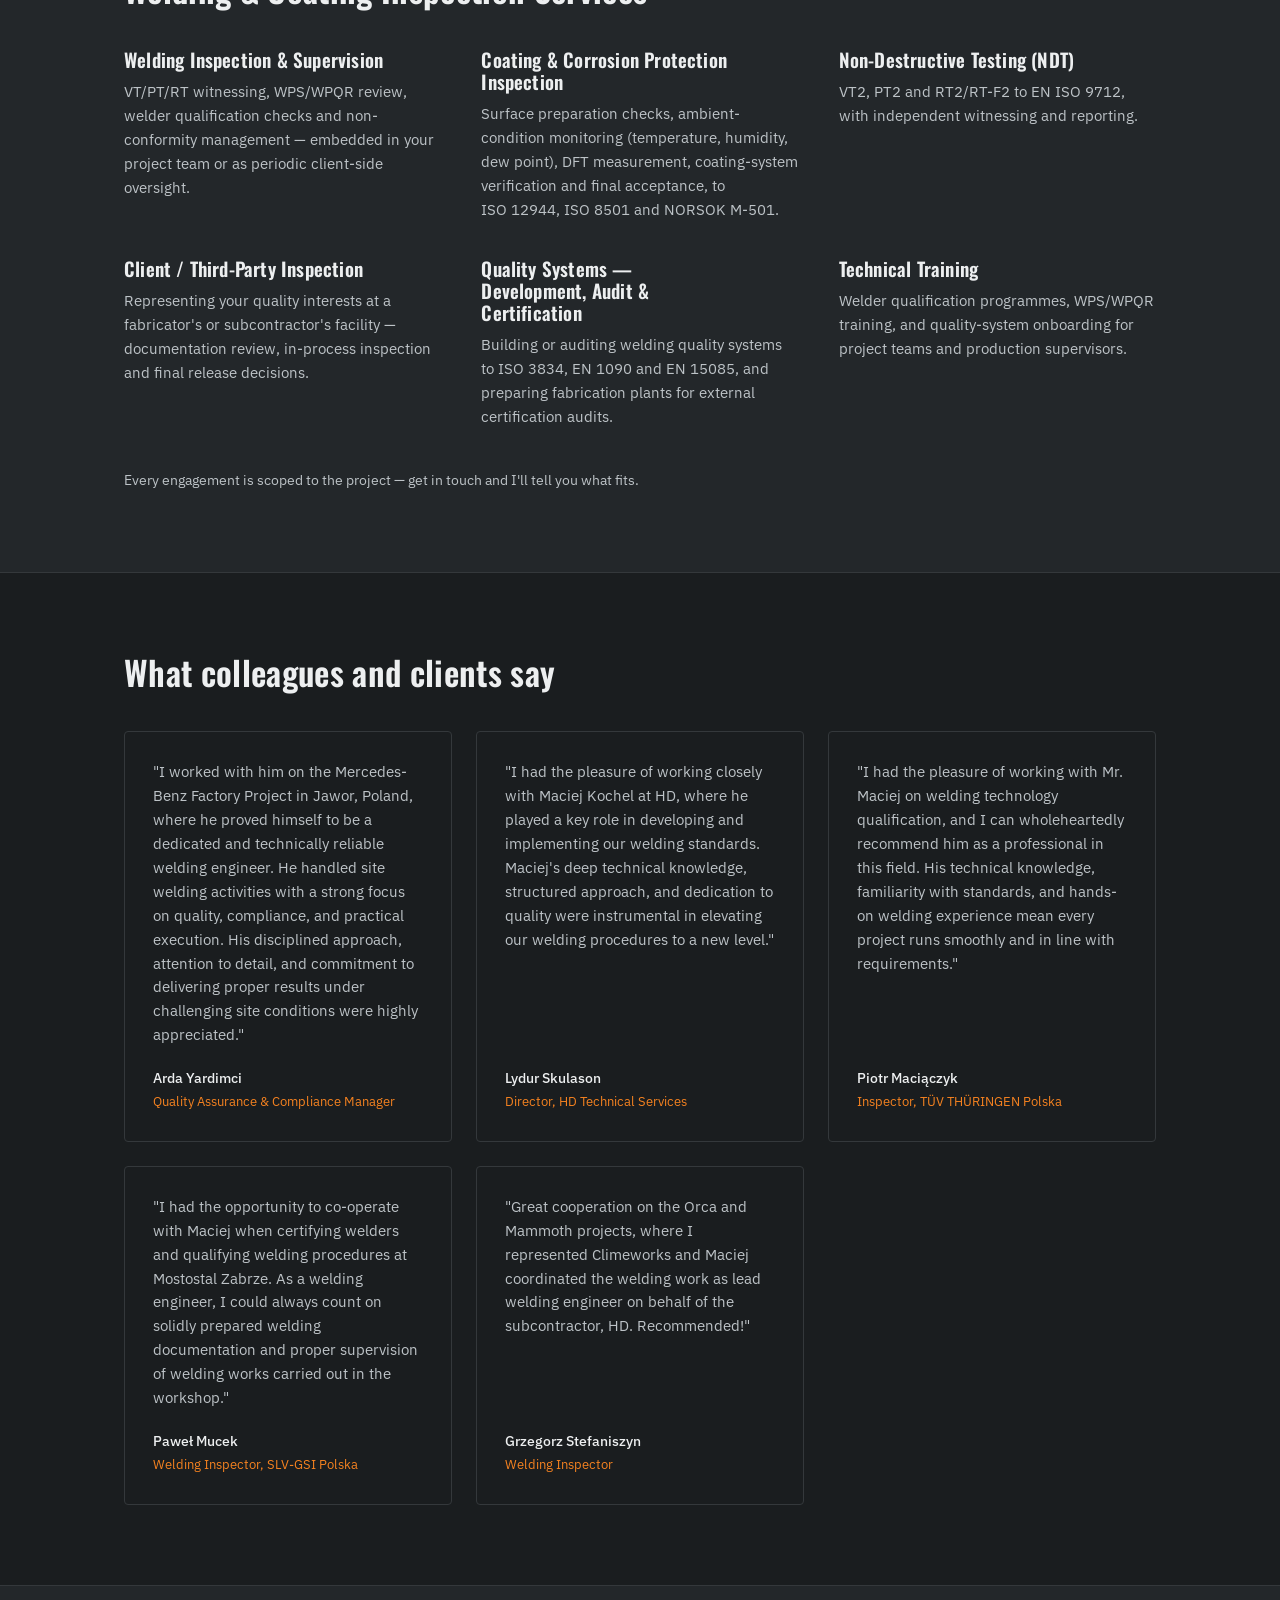
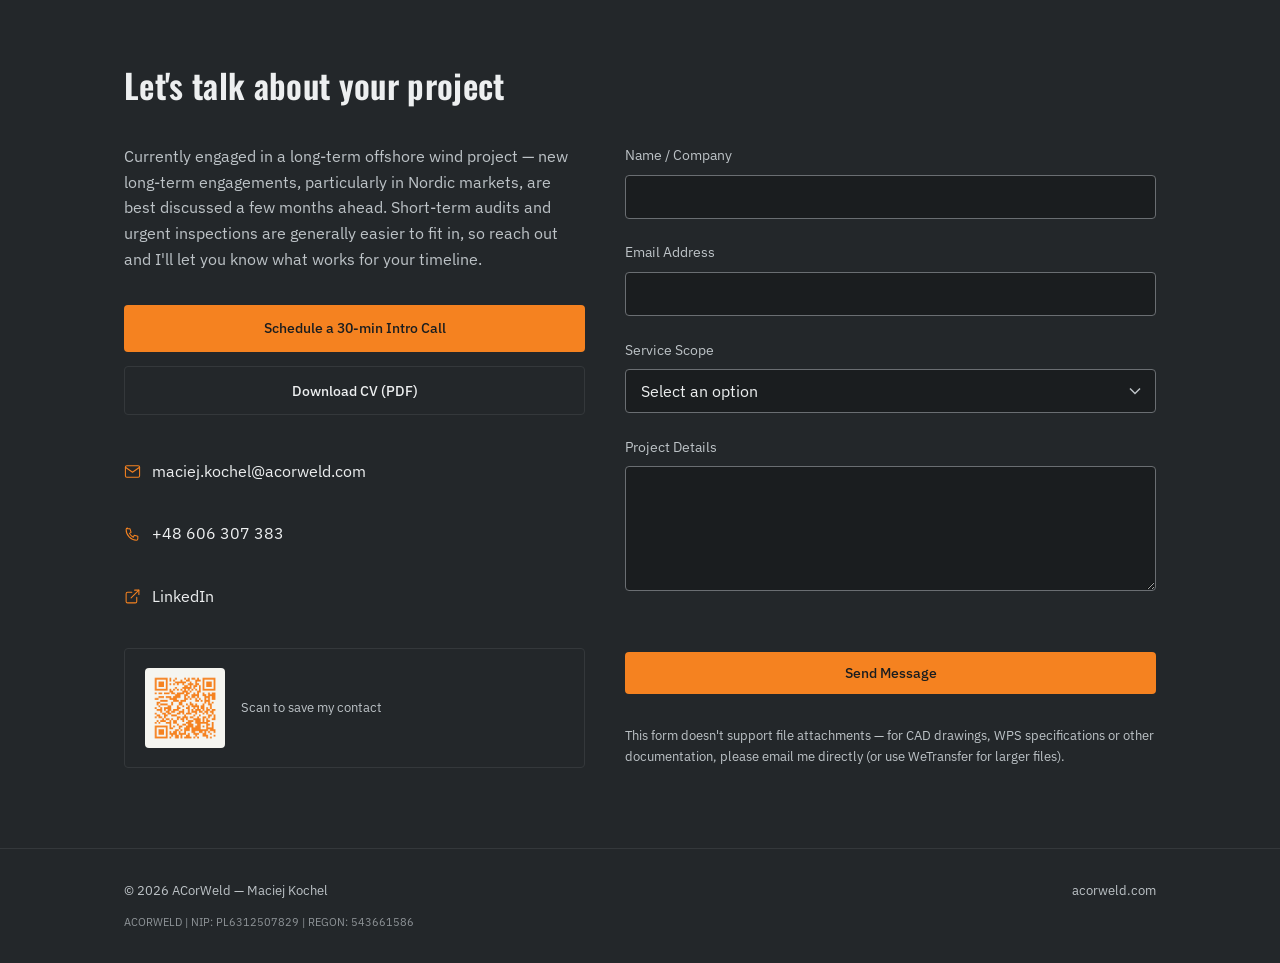
==== commit 561e7787: "Add files via upload" ====
--- a/index.html
+++ b/index.html
@@ -11,13 +11,13 @@
 <meta property="og:url" content="https://acorweld.com/">
 <meta property="og:title" content="Maciej Kochel | ACorWeld — Welding & Coating Inspector">
 <meta property="og:description" content="Client-side welding and coating inspector combining IWE and FROSIO Level III qualifications. Third-party inspection, NDT and quality systems for offshore wind, energy and heavy industry projects across Europe.">
-<meta property="og:image" content="https://acorweld.com/assets/hero-photo.jpg">
+<meta property="og:image" content="https://acorweld.com/assets/maciej-kochel-welding-coating-inspector.jpg">
 <meta property="og:locale" content="en_US">
 
 <meta name="twitter:card" content="summary_large_image">
 <meta name="twitter:title" content="Maciej Kochel | ACorWeld — Welding & Coating Inspector">
 <meta name="twitter:description" content="Client-side welding and coating inspector combining IWE and FROSIO Level III qualifications. Third-party inspection for offshore wind, energy and heavy industry.">
-<meta name="twitter:image" content="https://acorweld.com/assets/hero-photo.jpg">
+<meta name="twitter:image" content="https://acorweld.com/assets/maciej-kochel-welding-coating-inspector.jpg">
 
 <link rel="preconnect" href="https://fonts.googleapis.com">
 <link rel="preconnect" href="https://fonts.gstatic.com" crossorigin>
@@ -32,7 +32,7 @@
   "name": "Maciej Kochel",
   "jobTitle": "Welding & Coating Inspector",
   "url": "https://acorweld.com/",
-  "image": "https://acorweld.com/assets/hero-photo.jpg",
+  "image": "https://acorweld.com/assets/maciej-kochel-welding-coating-inspector.jpg",
   "email": "mailto:maciej.kochel@acorweld.com",
   "telephone": "+48606307383",
   "worksFor": { "@type": "Organization", "name": "ACorWeld", "url": "https://acorweld.com/" },
@@ -49,7 +49,7 @@
 
 <header class="nav" id="nav">
   <div class="nav-inner">
-    <a href="#hero" class="nav-logo"><img src="assets/logo-mark.png" alt="" class="nav-logo-icon"><img src="assets/wordmark.png" alt="ACorWeld" class="nav-logo-wordmark"></a>
+    <a href="#hero" class="nav-logo"><img src="assets/logo-mark.png" alt="" class="nav-logo-icon" width="130" height="60"><img src="assets/wordmark.png" alt="ACorWeld" class="nav-logo-wordmark" width="325" height="44"></a>
     <nav class="nav-links" id="nav-links">
       <a href="#about">About</a>
       <a href="#track-record">Track Record</a>
@@ -75,10 +75,10 @@
         <p class="hero-role">Welding &amp; Coating Inspector · International Welding Engineer · FROSIO Level III · QA/QC · NDT Level 2</p>
         <p class="hero-sub">Most projects treat welding and corrosion protection as two separate disciplines, checked at two different stages — exactly where non-conformities slip through and claims start later. I cover both, so your structure is checked as one continuous quality story.</p>
       </div>
-      <div class="hero-photo" aria-hidden="true"><img src="assets/hero-photo.jpg" alt="Maciej Kochel, independent welding and coating inspector, FROSIO and IWE certified" width="712" height="1050"></div>
+      <div class="hero-photo" aria-hidden="true"><img src="assets/maciej-kochel-welding-coating-inspector.jpg" alt="Maciej Kochel, independent welding and coating inspector, FROSIO and IWE certified" width="669" height="1050"></div>
       <div class="hero-actions">
         <a href="#contact" class="btn btn-primary">Get in Touch</a>
-        <a href="cv-maciej-kochel.pdf" target="_blank" rel="noopener" class="btn btn-ghost">View CV</a>
+        <a href="assets/cv-maciej-kochel.pdf" target="_blank" rel="noopener" class="btn btn-ghost">View CV</a>
       </div>
     </div>
     <div class="weld-line" aria-hidden="true"></div>
@@ -323,7 +323,7 @@
           <p class="hero-sub">Currently engaged in a long-term offshore wind project — new long-term engagements, particularly in Nordic markets, are best discussed a few months ahead. Short-term audits and urgent inspections are generally easier to fit in, so reach out and I'll let you know what works for your timeline.</p>
           <div class="hero-actions contact-actions">
             <a href="https://calendly.com/acorweld/30min" target="_blank" rel="noopener" class="btn btn-primary">Schedule a 30-min Intro Call</a>
-            <a href="cv-maciej-kochel.pdf" target="_blank" rel="noopener" class="btn btn-ghost">Download CV (PDF)</a>
+            <a href="assets/cv-maciej-kochel.pdf" target="_blank" rel="noopener" class="btn btn-ghost">Download CV (PDF)</a>
           </div>
           <div class="contact-links">
             <a href="mailto:maciej.kochel@acorweld.com"><svg viewBox="0 0 24 24" fill="none" stroke="currentColor" stroke-width="1.5" stroke-linecap="round" stroke-linejoin="round" aria-hidden="true"><rect x="2" y="4" width="20" height="16" rx="2"/><path d="M2 6l10 7 10-7"/></svg>maciej.kochel@acorweld.com</a>
@@ -366,7 +366,7 @@
         </form>
 
         <a href="https://s.blinq.me/pIFzY1gbarcE?bs=db&amp;ida_v=treatment" target="_blank" rel="noopener" class="contact-qr">
-          <img src="assets/qr-blinq.png" alt="QR code linking to Maciej Kochel's digital business card">
+          <img src="assets/qr-blinq.png" alt="QR code linking to Maciej Kochel's digital business card" width="380" height="380">
           <span>Scan to save my contact</span>
         </a>
 
--- a/style.css
+++ b/style.css
@@ -135,7 +135,7 @@
   grid-template-columns: 1fr 300px;
   grid-template-areas:
     "text    photo"
-    "actions .";
+    "actions photo";
   column-gap: 3rem;
   row-gap: 2rem;
   align-items: start;
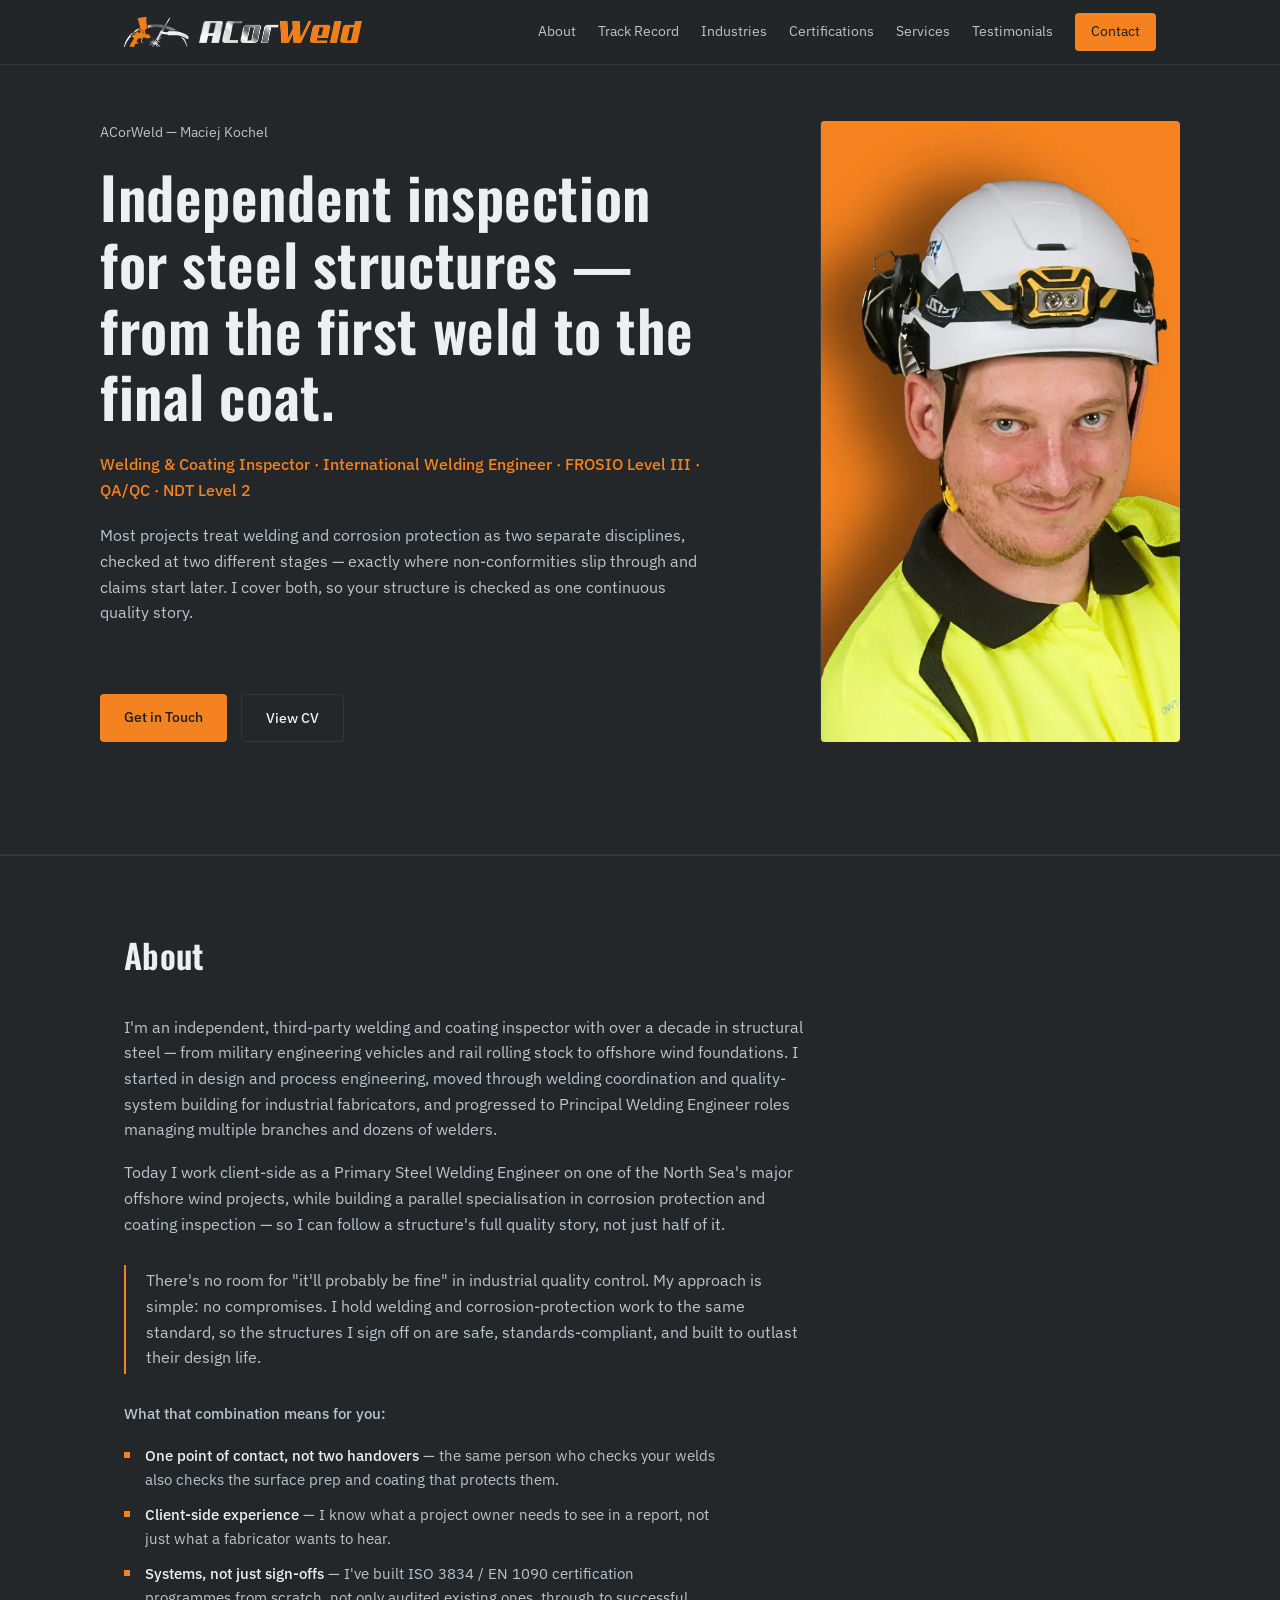
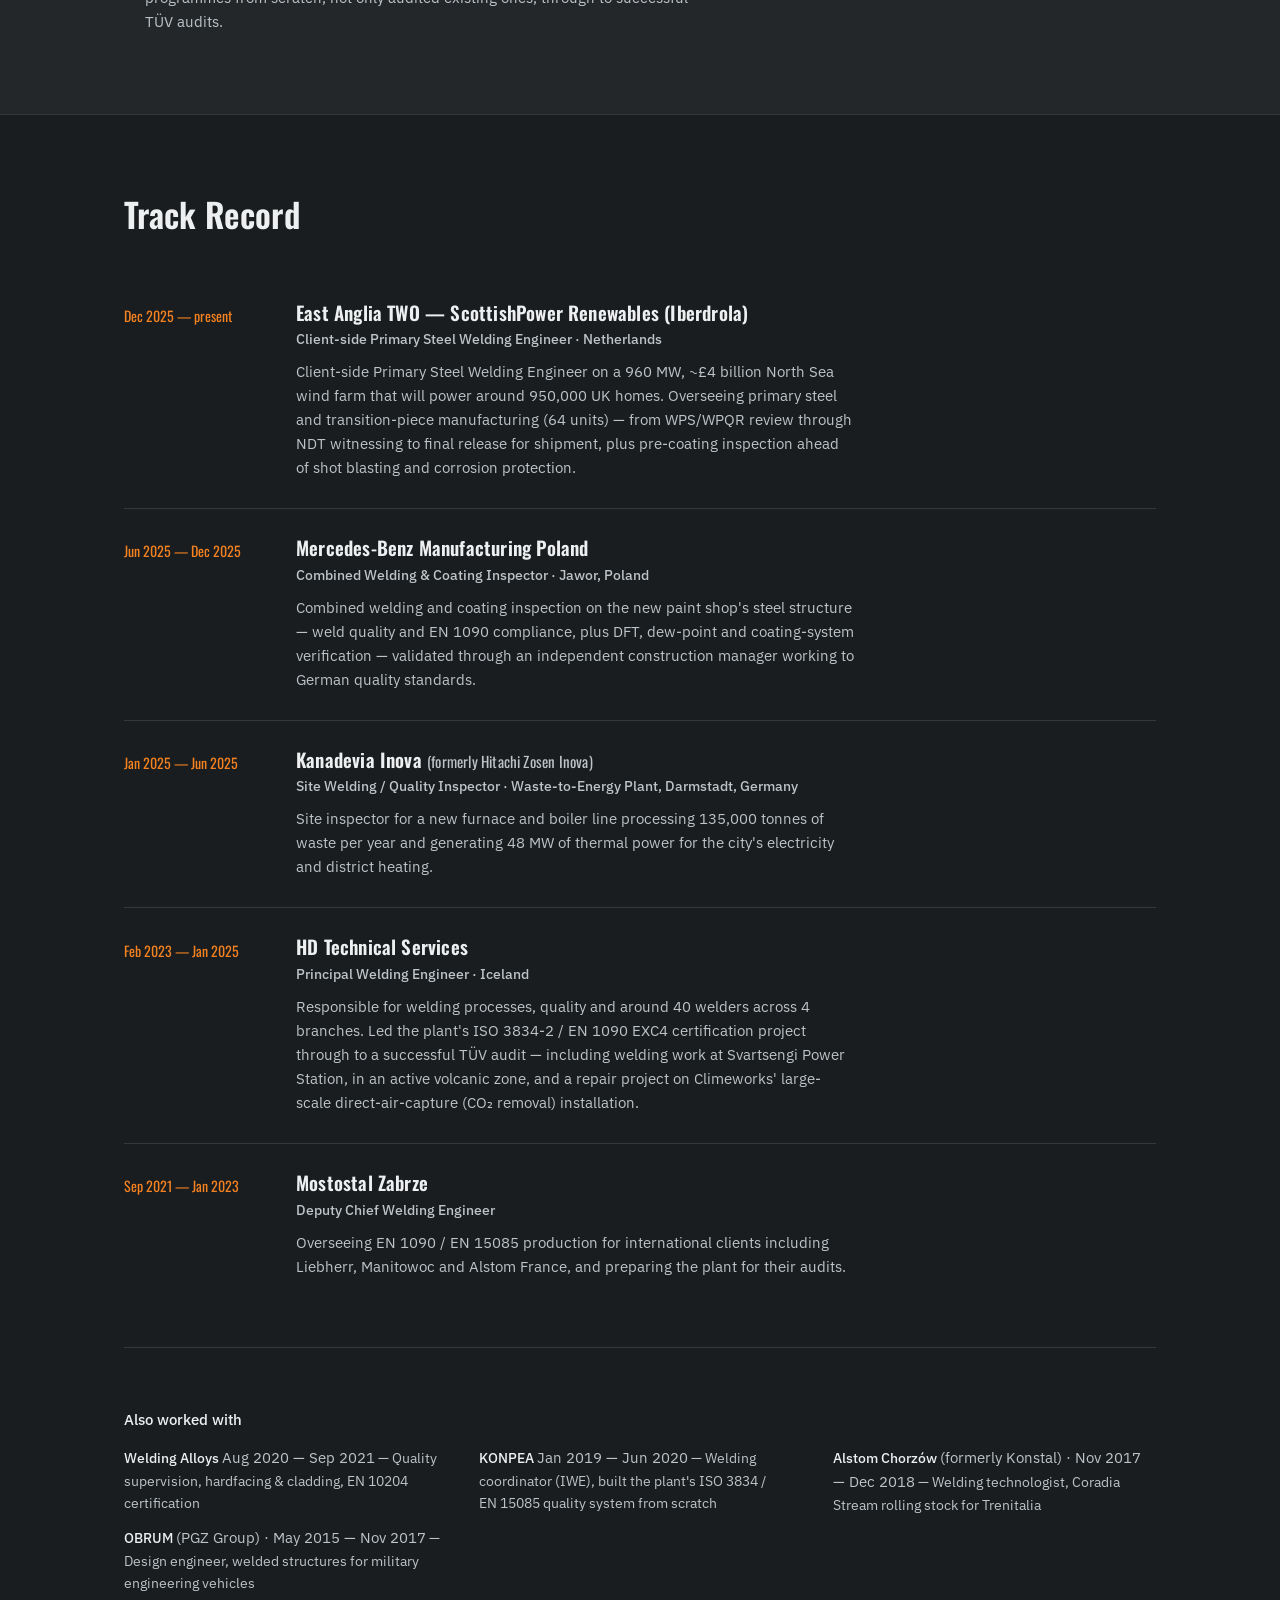
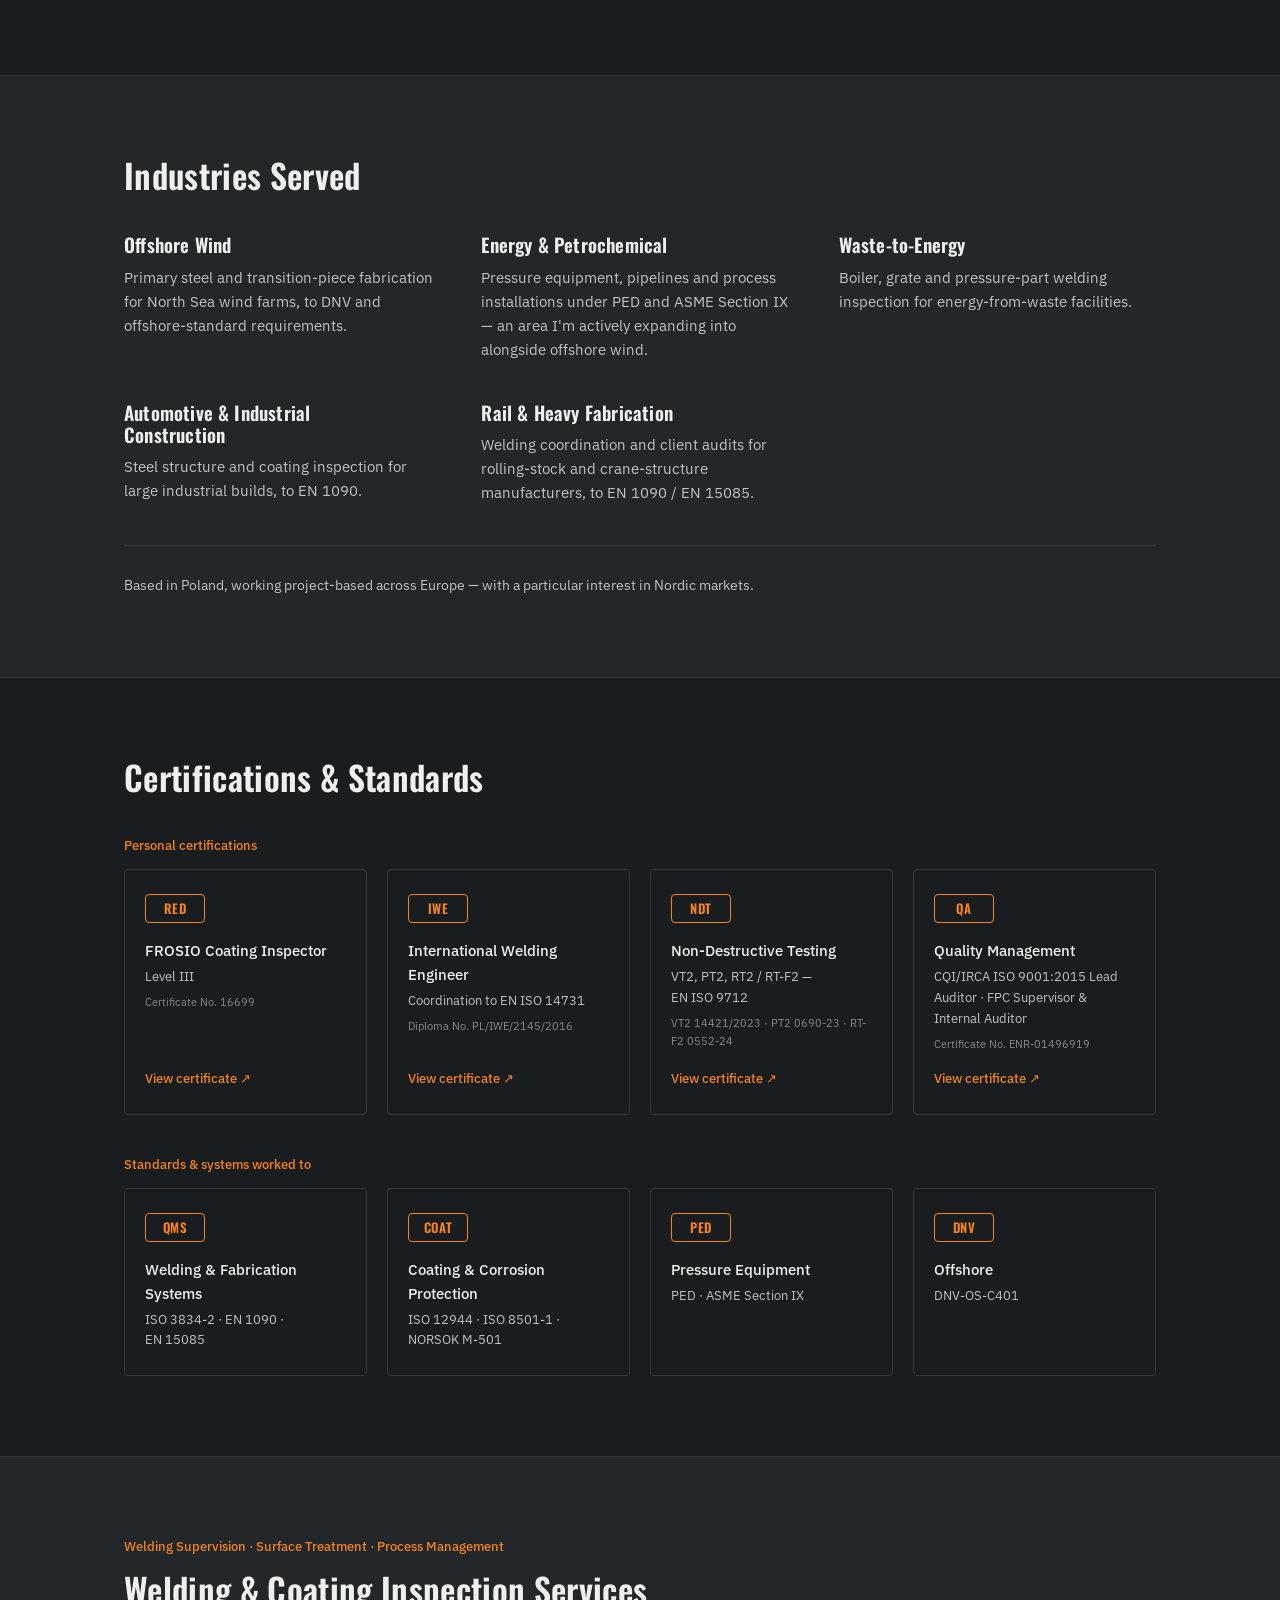
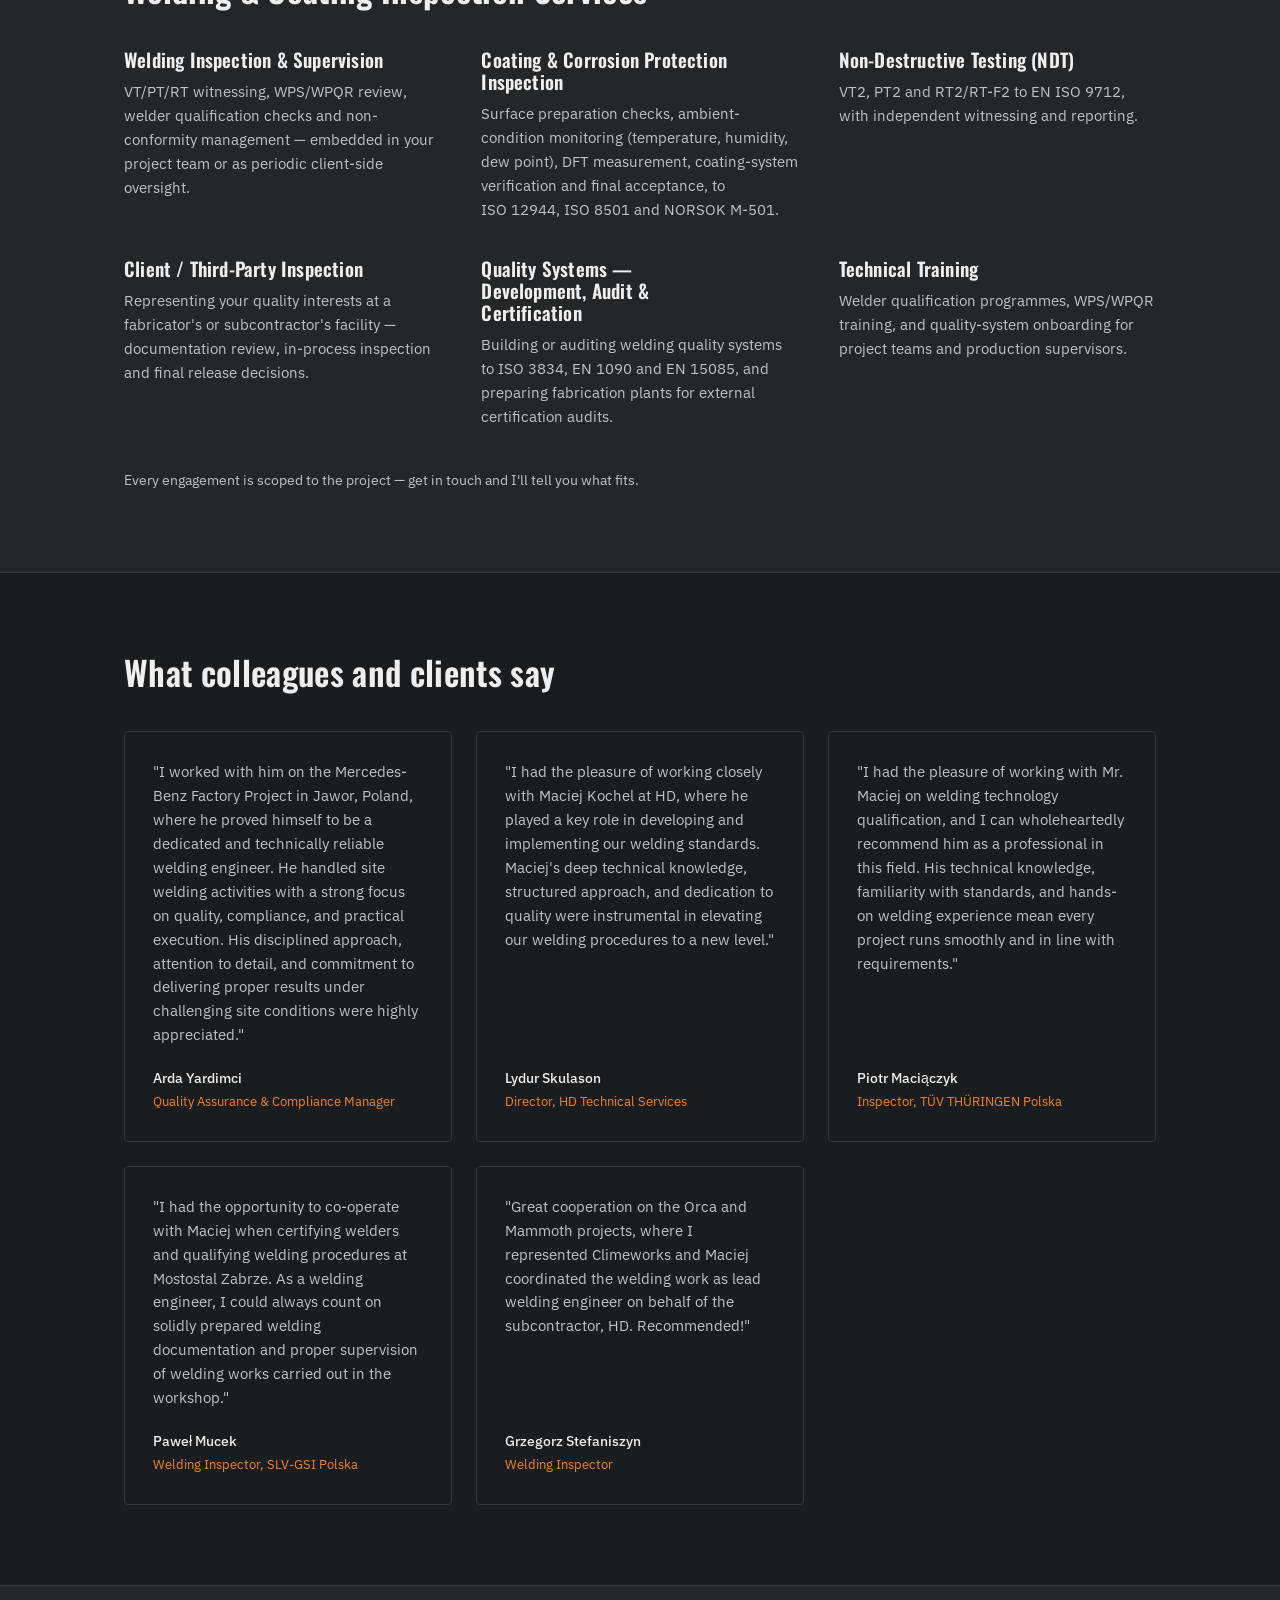
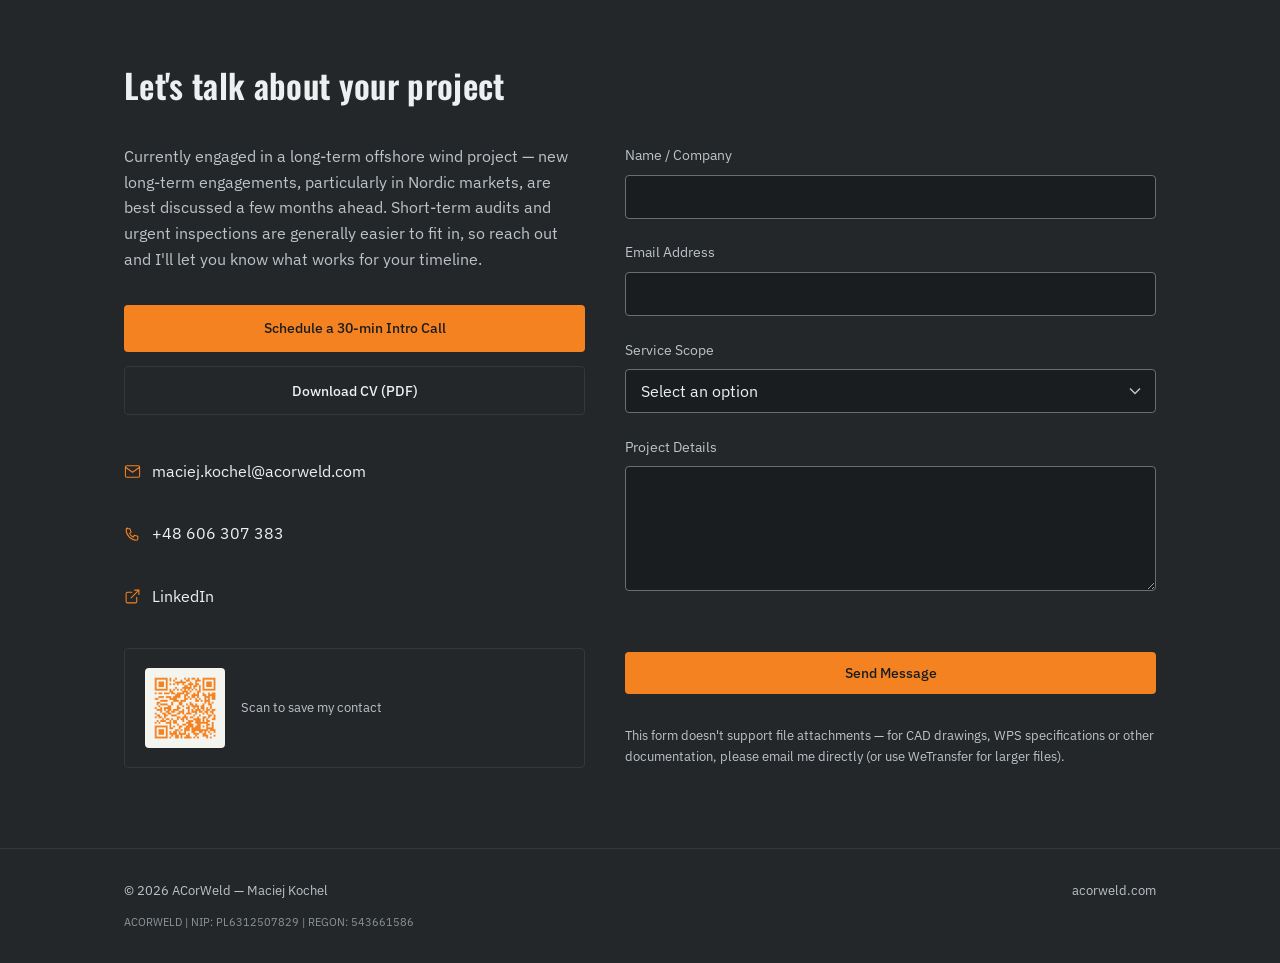
==== commit bc389a8f: "Add files via upload" ====
--- a/index.html
+++ b/index.html
@@ -3,8 +3,8 @@
 <head>
 <meta charset="UTF-8">
 <meta name="viewport" content="width=device-width, initial-scale=1.0">
-<title>Maciej Kochel | ACorWeld — Welding & Coating Inspector, IWE, FROSIO III</title>
-<meta name="description" content="Client-side welding and coating inspector combining IWE and FROSIO Level III qualifications. Third-party inspection, NDT and quality systems for offshore wind, energy and heavy industry projects across Europe.">
+<title>Maciej Kochel — Welding & Coating Inspector, IWE, FROSIO III</title>
+<meta name="description" content="Independent welding and coating inspector — IWE and FROSIO Level III certified. Third-party inspection, NDT and quality systems across Europe.">
 <link rel="canonical" href="https://acorweld.com/">
 
 <meta property="og:type" content="website">
@@ -19,11 +19,11 @@
 <meta name="twitter:description" content="Client-side welding and coating inspector combining IWE and FROSIO Level III qualifications. Third-party inspection for offshore wind, energy and heavy industry.">
 <meta name="twitter:image" content="https://acorweld.com/assets/maciej-kochel-welding-coating-inspector.jpg">
 
-<link rel="preconnect" href="https://fonts.googleapis.com">
-<link rel="preconnect" href="https://fonts.gstatic.com" crossorigin>
-<link href="https://fonts.googleapis.com/css2?family=Oswald:wght@400;600&family=IBM+Plex+Sans:wght@400;500&display=swap" rel="stylesheet">
+<link rel="preload" href="assets/fonts/oswald-latin-400-normal.woff2" as="font" type="font/woff2" crossorigin>
+<link rel="preload" href="assets/fonts/oswald-latin-600-normal.woff2" as="font" type="font/woff2" crossorigin>
 <link rel="stylesheet" href="style.css">
 <link rel="icon" type="image/png" href="assets/favicon.png">
+<link rel="apple-touch-icon" href="assets/apple-touch-icon.png">
 
 <script type="application/ld+json">
 {
@@ -33,7 +33,6 @@
   "jobTitle": "Welding & Coating Inspector",
   "url": "https://acorweld.com/",
   "image": "https://acorweld.com/assets/maciej-kochel-welding-coating-inspector.jpg",
-  "email": "mailto:maciej.kochel@acorweld.com",
   "telephone": "+48606307383",
   "worksFor": { "@type": "Organization", "name": "ACorWeld", "url": "https://acorweld.com/" },
   "knowsAbout": ["Welding Inspection", "Coating Inspection", "Corrosion Protection", "Quality Assurance", "Non-Destructive Testing", "Third-Party Inspection"],
@@ -49,7 +48,7 @@
 
 <header class="nav" id="nav">
   <div class="nav-inner">
-    <a href="#hero" class="nav-logo"><img src="assets/logo-mark.png" alt="" class="nav-logo-icon" width="130" height="60"><img src="assets/wordmark.png" alt="ACorWeld" class="nav-logo-wordmark" width="325" height="44"></a>
+    <a href="#hero" class="nav-logo"><img src="assets/logo-mark.webp" alt="" class="nav-logo-icon" width="130" height="60"><img src="assets/wordmark.webp" alt="ACorWeld" class="nav-logo-wordmark" width="325" height="44"></a>
     <nav class="nav-links" id="nav-links">
       <a href="#about">About</a>
       <a href="#track-record">Track Record</a>
@@ -75,7 +74,7 @@
         <p class="hero-role">Welding &amp; Coating Inspector · International Welding Engineer · FROSIO Level III · QA/QC · NDT Level 2</p>
         <p class="hero-sub">Most projects treat welding and corrosion protection as two separate disciplines, checked at two different stages — exactly where non-conformities slip through and claims start later. I cover both, so your structure is checked as one continuous quality story.</p>
       </div>
-      <div class="hero-photo" aria-hidden="true"><img src="assets/maciej-kochel-welding-coating-inspector.jpg" alt="Maciej Kochel, independent welding and coating inspector, FROSIO and IWE certified" width="669" height="1050"></div>
+      <div class="hero-photo" aria-hidden="true"><img src="assets/maciej-kochel-welding-coating-inspector.webp" alt="Maciej Kochel, independent welding and coating inspector, FROSIO and IWE certified" width="669" height="1050" fetchpriority="high"></div>
       <div class="hero-actions">
         <a href="#contact" class="btn btn-primary">Get in Touch</a>
         <a href="assets/cv-maciej-kochel.pdf" target="_blank" rel="noopener" class="btn btn-ghost">View CV</a>
@@ -332,23 +331,25 @@
           </div>
         </div>
 
-        <form id="contact-form" action="https://formspree.io/f/mljenazq" method="POST" class="contact-form">
+        <form id="contact-form" action="https://formspree.io/f/mljenazq" method="POST" class="contact-form"
+              toolname="sendInspectionInquiry"
+              tooldescription="Sends a project inquiry to Maciej Kochel, an independent welding and coating inspector, including contact details, the inspection service needed, and project information. A human reviews and sends the form; it is not submitted automatically.">
           <input type="hidden" name="_next" value="https://acorweld.com/thanks.html">
           <input type="text" name="_gotcha" class="hp-field" tabindex="-1" autocomplete="off" aria-hidden="true">
 
           <div class="form-group">
             <label for="cf-name">Name / Company</label>
-            <input type="text" id="cf-name" name="name" required>
+            <input type="text" id="cf-name" name="name" required toolparamdescription="Full name of the person or company making the inquiry">
           </div>
 
           <div class="form-group">
             <label for="cf-email">Email Address</label>
-            <input type="email" id="cf-email" name="email" required>
+            <input type="email" id="cf-email" name="email" required toolparamdescription="Email address to reply to with a response">
           </div>
 
           <div class="form-group">
             <label for="cf-scope">Service Scope</label>
-            <select id="cf-scope" name="service_scope">
+            <select id="cf-scope" name="service_scope" toolparamdescription="Type of inspection or quality service needed">
               <option value="">Select an option</option>
               <option>Welding Inspection</option>
               <option>Coating Inspection (FROSIO)</option>
@@ -361,7 +362,7 @@
 
           <div class="form-group">
             <label for="cf-details">Project Details</label>
-            <textarea id="cf-details" name="message" rows="5" required></textarea>
+            <textarea id="cf-details" name="message" rows="5" required toolparamdescription="Project scope, location, timeline, and any specific requirements"></textarea>
           </div>
         </form>
 
--- a/style.css
+++ b/style.css
@@ -1,3 +1,35 @@
+@font-face {
+  font-family: 'Oswald';
+  font-style: normal;
+  font-weight: 400;
+  font-display: swap;
+  src: url('assets/fonts/oswald-latin-400-normal.woff2') format('woff2');
+}
+
+@font-face {
+  font-family: 'Oswald';
+  font-style: normal;
+  font-weight: 600;
+  font-display: swap;
+  src: url('assets/fonts/oswald-latin-600-normal.woff2') format('woff2');
+}
+
+@font-face {
+  font-family: 'IBM Plex Sans';
+  font-style: normal;
+  font-weight: 400;
+  font-display: swap;
+  src: url('assets/fonts/ibm-plex-sans-latin-400-normal.woff2') format('woff2');
+}
+
+@font-face {
+  font-family: 'IBM Plex Sans';
+  font-style: normal;
+  font-weight: 500;
+  font-display: swap;
+  src: url('assets/fonts/ibm-plex-sans-latin-500-normal.woff2') format('woff2');
+}
+
 :root {
   --bg: #23272A;
   --bg-deep: #1A1D1F;
@@ -132,7 +164,7 @@
 
 .hero-flex {
   display: grid;
-  grid-template-columns: 1fr 300px;
+  grid-template-columns: 1fr 360px;
   grid-template-areas:
     "text    photo"
     "actions photo";
